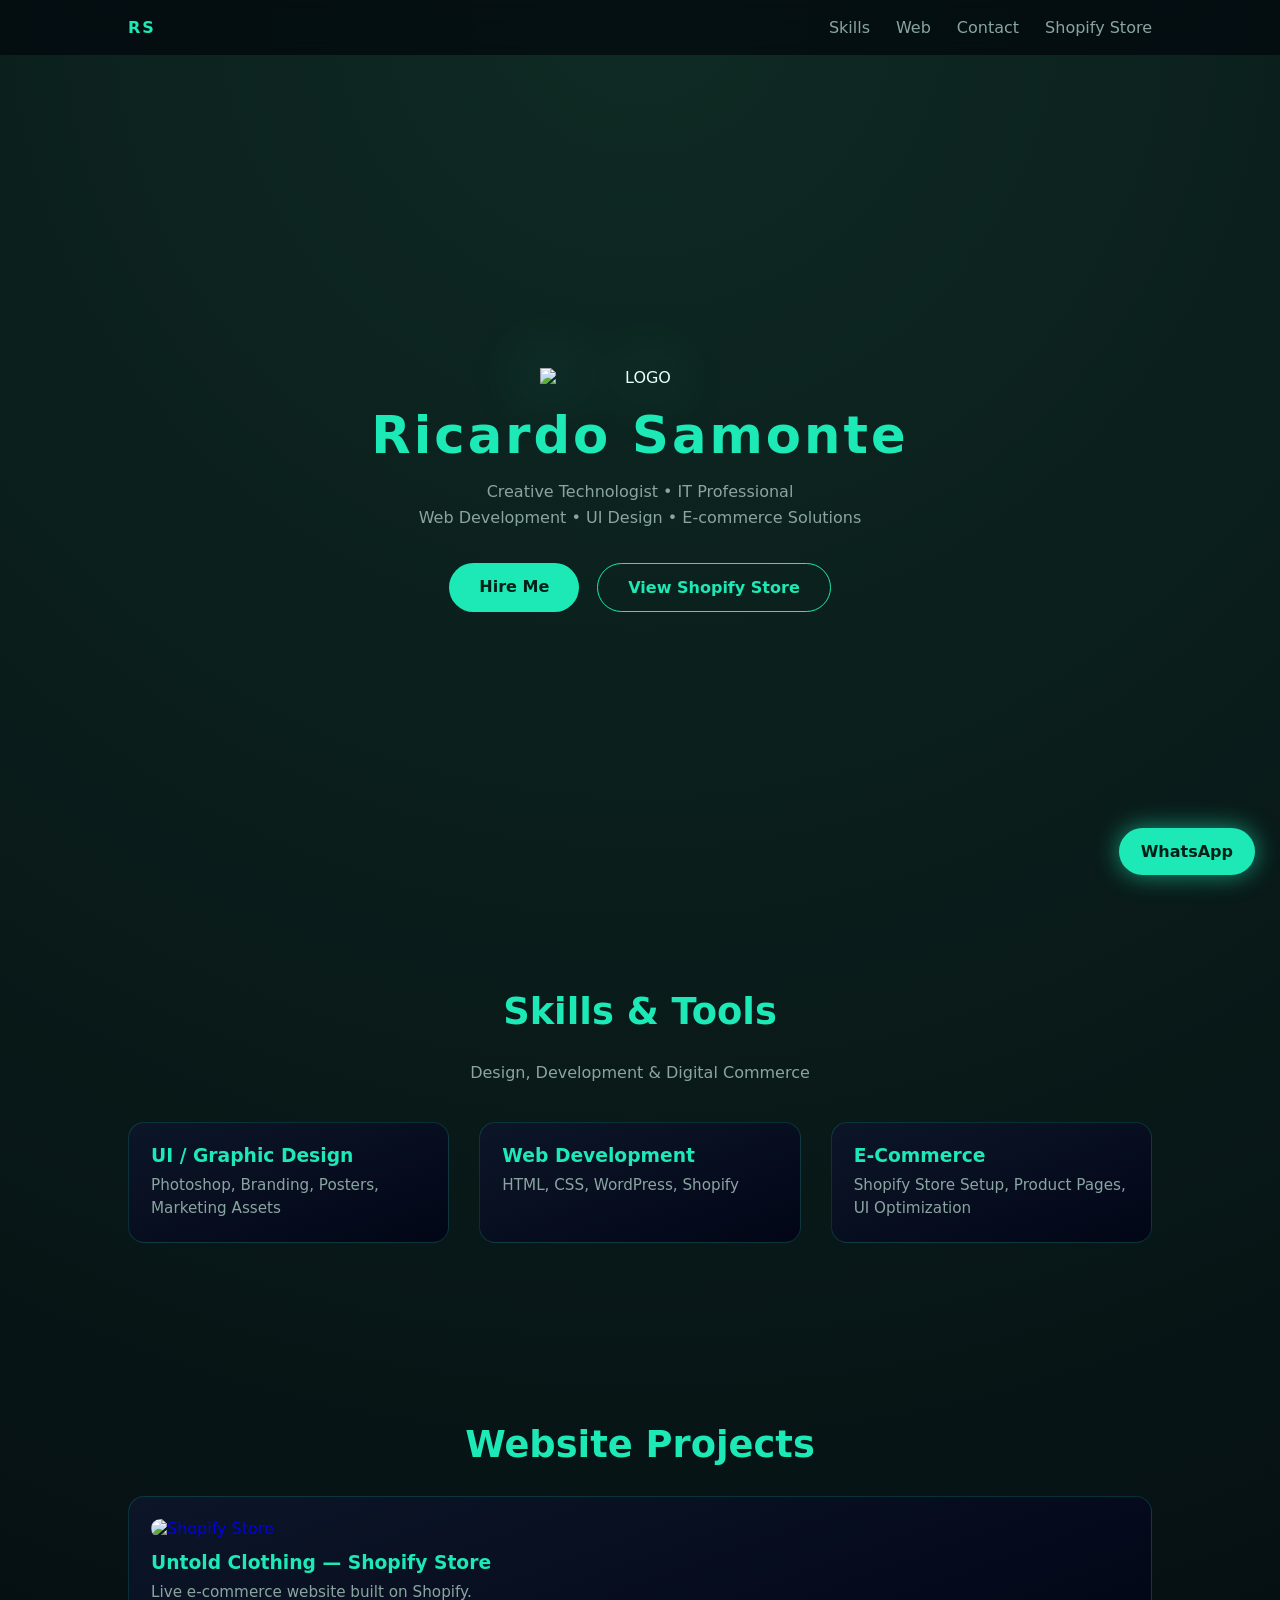
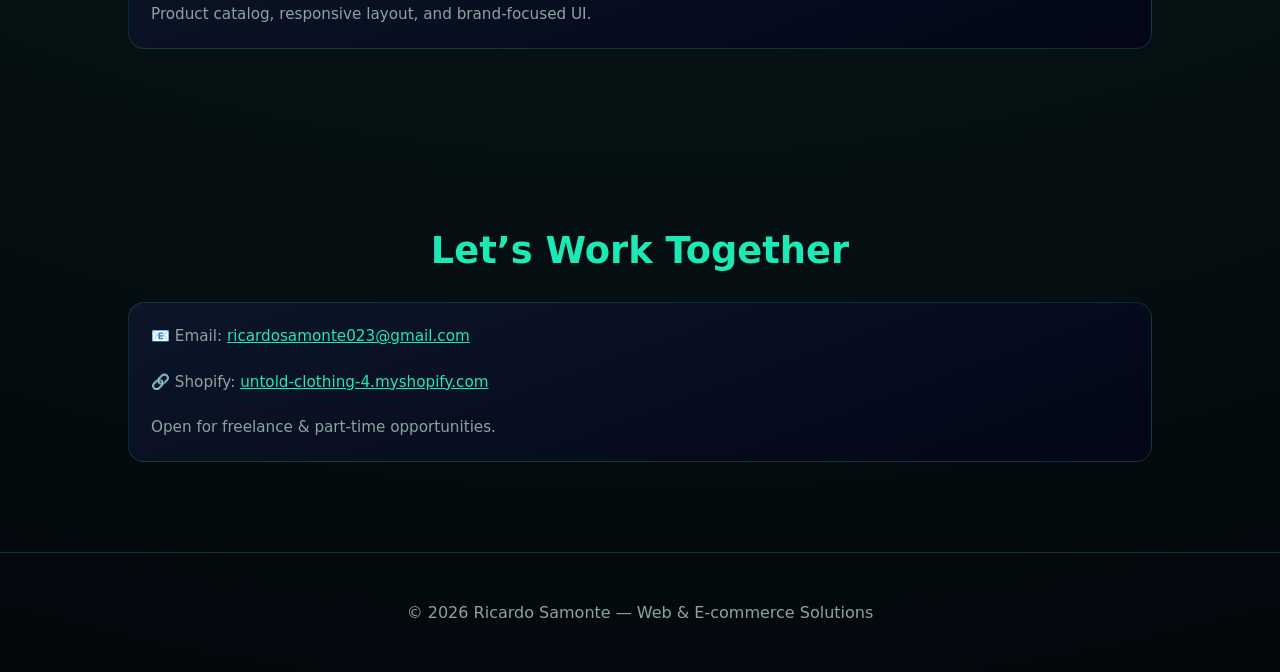
==== index.html @ d1ca1bb1 "Add files via upload" ====
<!DOCTYPE html>
<html lang="en">
<head>
<meta charset="UTF-8">
<meta name="viewport" content="width=device-width, initial-scale=1.0">
<title>Ricardo Samonte | Creative Technologist</title>

<style>
:root{
    --tusca:#1de9b6;
    --dark:#04090f;
    --card:#0b1324;
    --text:#e8fffb;
    --muted:#8aa5a1;
}
*{margin:0;padding:0;box-sizing:border-box;font-family:Segoe UI,system-ui}
html{scroll-behavior:smooth}
body{
    background:radial-gradient(circle at top,#0f2a24,#02070c);
    color:var(--text)
}

/* NAV */
nav{
    position:fixed;
    top:0;
    width:100%;
    padding:18px 10%;
    display:flex;
    justify-content:space-between;
    align-items:center;
    backdrop-filter:blur(14px);
    background:rgba(2,7,12,.7);
    z-index:999;
}
nav .logo{
    color:var(--tusca);
    font-weight:700;
    letter-spacing:2px;
}
nav ul{
    list-style:none;
    display:flex;
    gap:26px;
}
nav a{
    color:var(--muted);
    text-decoration:none;
    font-weight:500;
}
nav a:hover{color:var(--tusca)}

/* HERO */
header{
    min-height:100vh;
    padding:120px 40px 40px;
    display:flex;
    flex-direction:column;
    justify-content:center;
    align-items:center;
    text-align:center;
}
header img{
    width:200px;
    filter:drop-shadow(0 0 30px var(--tusca));
}
header h1{
    color:var(--tusca);
    font-size:3.2rem;
    margin-top:18px;
    letter-spacing:3px;
}
header p{
    color:var(--muted);
    max-width:760px;
    margin-top:14px;
    line-height:1.6;
}
.hero-btns{
    margin-top:32px;
    display:flex;
    gap:18px;
    flex-wrap:wrap;
    justify-content:center;
}
.btn{
    padding:14px 30px;
    border-radius:30px;
    font-weight:600;
    text-decoration:none;
}
.btn.primary{
    background:var(--tusca);
    color:#002018;
}
.btn.outline{
    border:1px solid var(--tusca);
    color:var(--tusca);
}

/* SECTIONS */
section{padding:90px 10%}
h2{
    text-align:center;
    color:var(--tusca);
    font-size:2.3rem;
    margin-bottom:30px;
}
.subtext{
    text-align:center;
    color:var(--muted);
    margin-bottom:40px;
}
.grid{
    display:grid;
    grid-template-columns:repeat(auto-fit,minmax(260px,1fr));
    gap:30px;
}
.card{
    background:linear-gradient(160deg,#0c1628,#020617);
    padding:22px;
    border-radius:16px;
    border:1px solid rgba(29,233,182,.18);
    transition:.4s;
    opacity:0;
    transform:translateY(40px);
}
.card.show{opacity:1;transform:translateY(0)}
.card:hover{
    transform:translateY(-10px);
    box-shadow:0 0 40px rgba(29,233,182,.25);
}
.card img{
    width:100%;
    border-radius:12px;
    margin-bottom:14px;
}
.card h3{color:var(--tusca);margin-bottom:8px}
.card p{color:var(--muted);font-size:.95rem;line-height:1.5}

/* FOOTER */
footer{
    text-align:center;
    padding:50px;
    color:var(--muted);
    border-top:1px solid rgba(29,233,182,.2);
}

/* WHATSAPP FLOAT */
.whatsapp{
    position:fixed;
    right:25px;
    bottom:25px;
    background:var(--tusca);
    color:#002018;
    padding:14px 22px;
    border-radius:50px;
    text-decoration:none;
    font-weight:bold;
    box-shadow:0 0 25px rgba(29,233,182,.6);
}
</style>
</head>

<body>

<!-- NAV -->
<nav>
    <div class="logo">RS</div>
    <ul>
        <li><a href="#skills">Skills</a></li>
        <li><a href="#web">Web</a></li>
        <li><a href="#contact">Contact</a></li>
        <li>
            <a href="https://untold-clothing-4.myshopify.com/" target="_blank">
                Shopify Store
            </a>
        </li>
    </ul>
</nav>

<!-- HERO -->
<header>
    <img src="https://i.ibb.co/KphBnrCT/LOGO.jpg" alt="LOGO">
    <h1>Ricardo Samonte</h1>
    <p>
        Creative Technologist • IT Professional<br>
        Web Development • UI Design • E-commerce Solutions
    </p>

    <div class="hero-btns">
        <a href="#contact" class="btn primary">Hire Me</a>
        <a href="https://untold-clothing-4.myshopify.com/" target="_blank" class="btn outline">
            View Shopify Store
        </a>
    </div>
</header>

<!-- SKILLS -->
<section id="skills">
<h2>Skills & Tools</h2>
<p class="subtext">Design, Development & Digital Commerce</p>

<div class="grid">
    <div class="card">
        <h3>UI / Graphic Design</h3>
        <p>Photoshop, Branding, Posters, Marketing Assets</p>
    </div>
    <div class="card">
        <h3>Web Development</h3>
        <p>HTML, CSS, WordPress, Shopify</p>
    </div>
    <div class="card">
        <h3>E-Commerce</h3>
        <p>Shopify Store Setup, Product Pages, UI Optimization</p>
    </div>
</div>
</section>

<!-- WEB / SHOPIFY -->
<section id="web">
<h2>Website Projects</h2>

<div class="grid">

    <a href="https://untold-clothing-4.myshopify.com/" target="_blank" class="card" style="text-decoration:none">
        <img src="https://i.ibb.co/4wTqSN61/web1.png" alt="Shopify Store">
        <h3>Untold Clothing — Shopify Store</h3>
        <p>
            Live e-commerce website built on Shopify.<br>
            Product catalog, responsive layout, and brand-focused UI.
        </p>
    </a>

</div>
</section>

<!-- CONTACT -->
<section id="contact">
<h2>Let’s Work Together</h2>

<div class="grid">
    <div class="card">
        <p>
            📧 Email:
            <a href="mailto:ricardosamonte023@gmail.com" style="color:var(--tusca)">
                ricardosamonte023@gmail.com
            </a><br><br>

            🔗 Shopify:
            <a href="https://untold-clothing-4.myshopify.com/" target="_blank" style="color:var(--tusca)">
                untold-clothing-4.myshopify.com
            </a><br><br>

            Open for freelance & part-time opportunities.
        </p>
    </div>
</div>
</section>

<footer>
<p>© 2026 Ricardo Samonte — Web & E-commerce Solutions</p>
</footer>

<a class="whatsapp" href="https://wa.me/qr/SIYPJOW2C5TIG1" target="_blank">WhatsApp</a>

<script>
const cards=document.querySelectorAll('.card');
const observer=new IntersectionObserver(e=>{
    e.forEach(i=>{
        if(i.isIntersecting) i.target.classList.add('show');
    });
},{threshold:.2});
cards.forEach(c=>observer.observe(c));
</script>

</body>
</html>
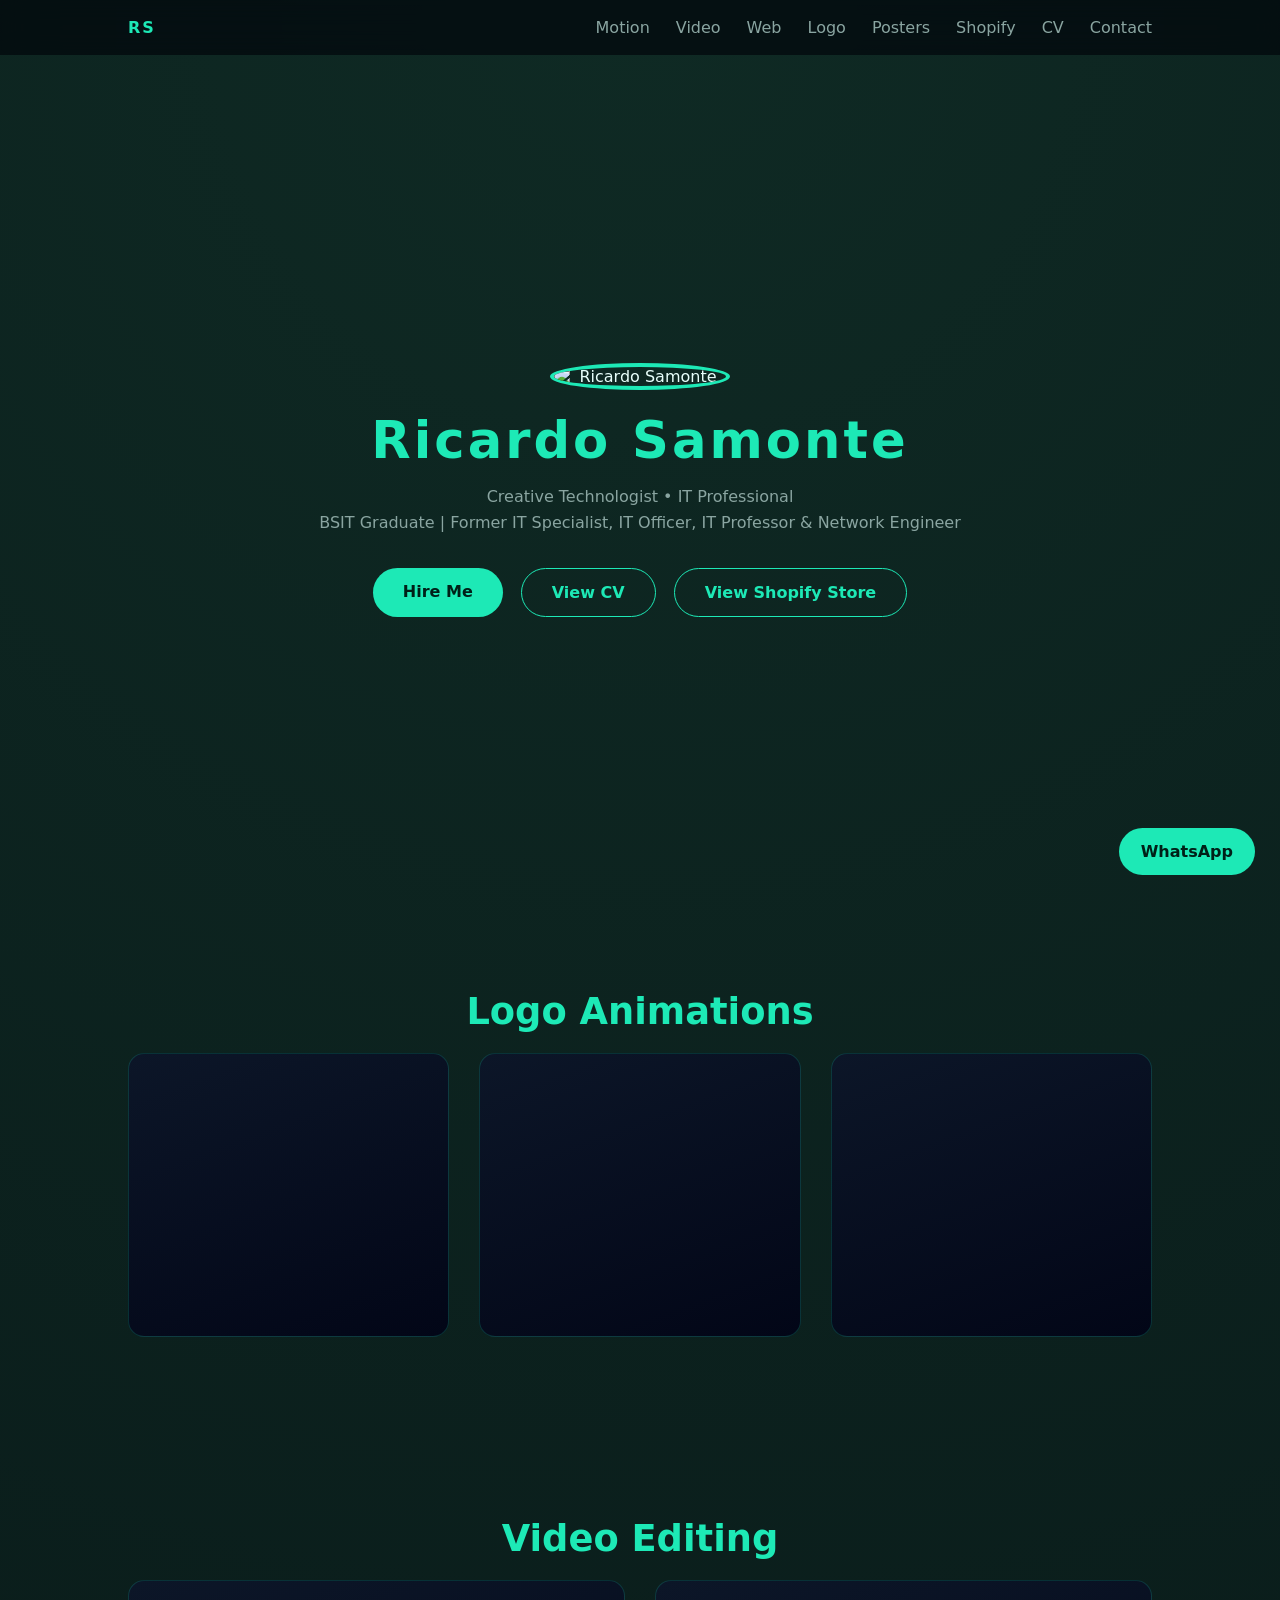
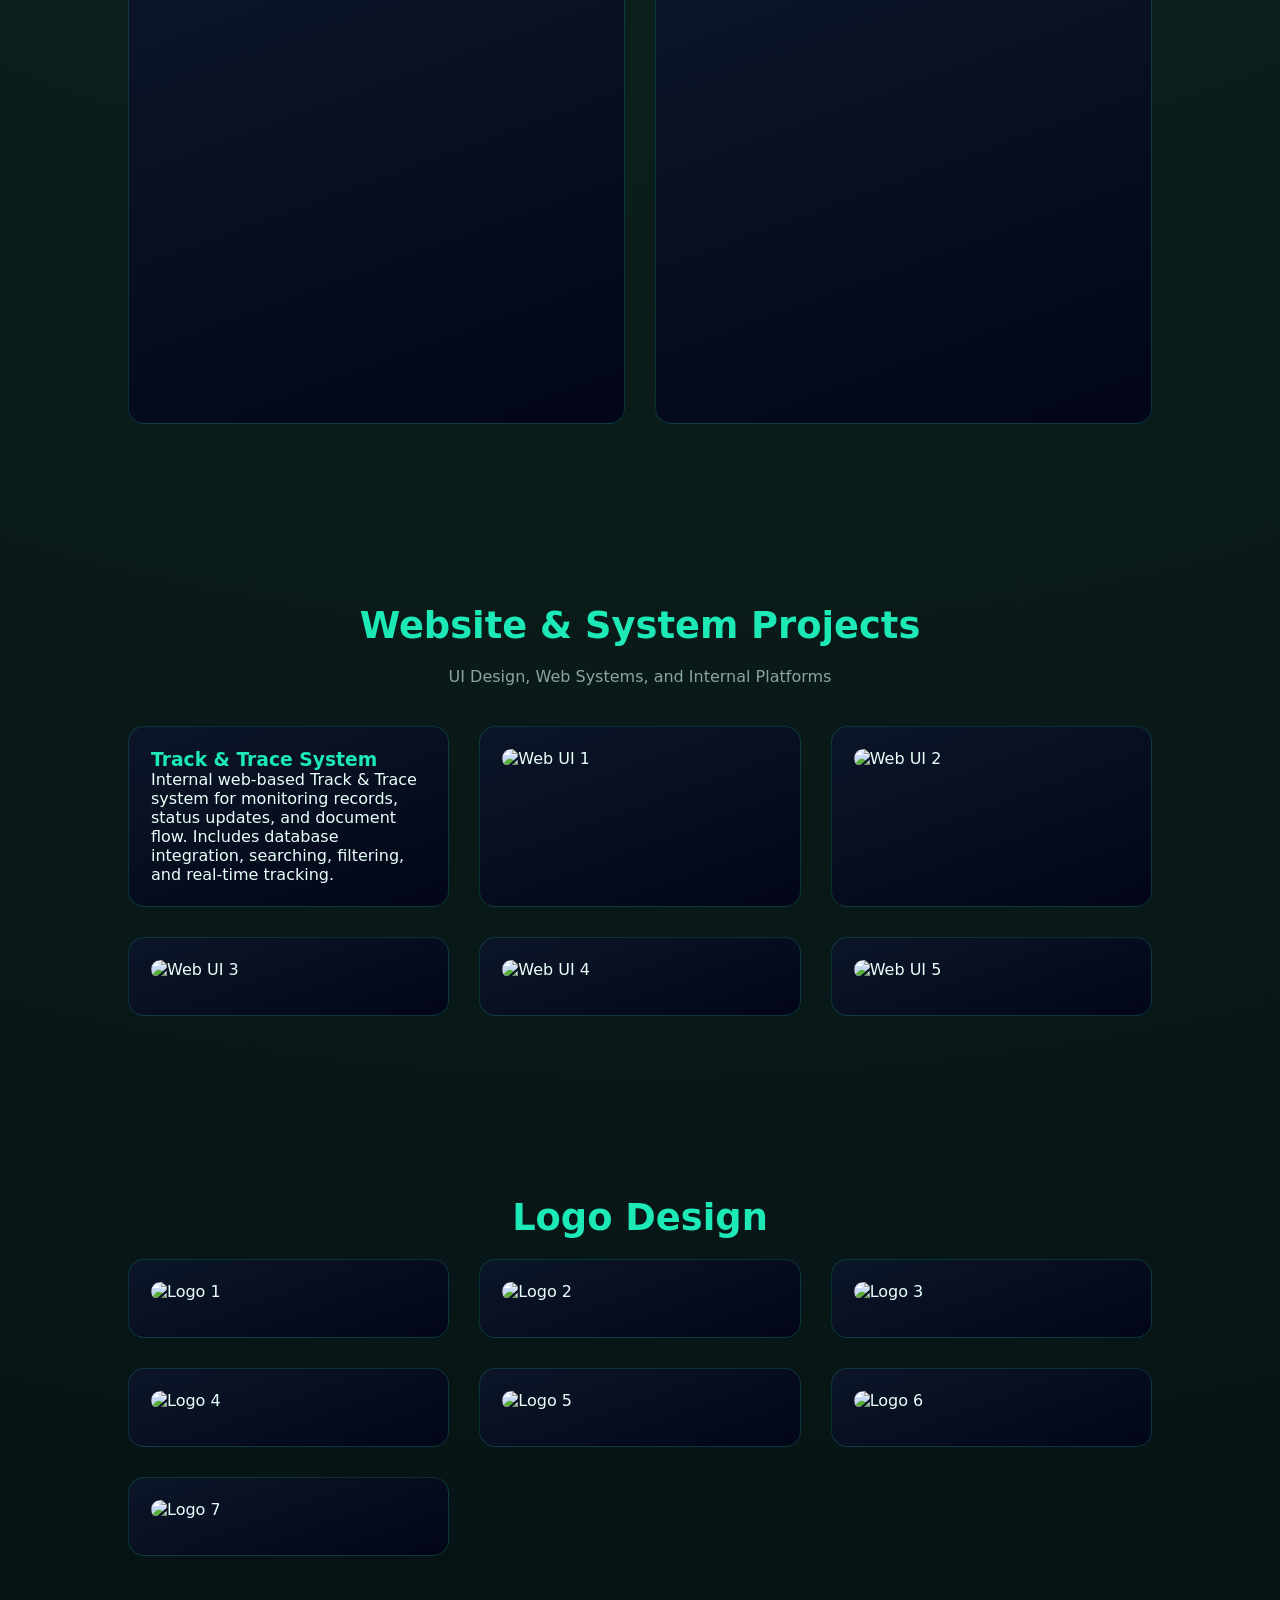
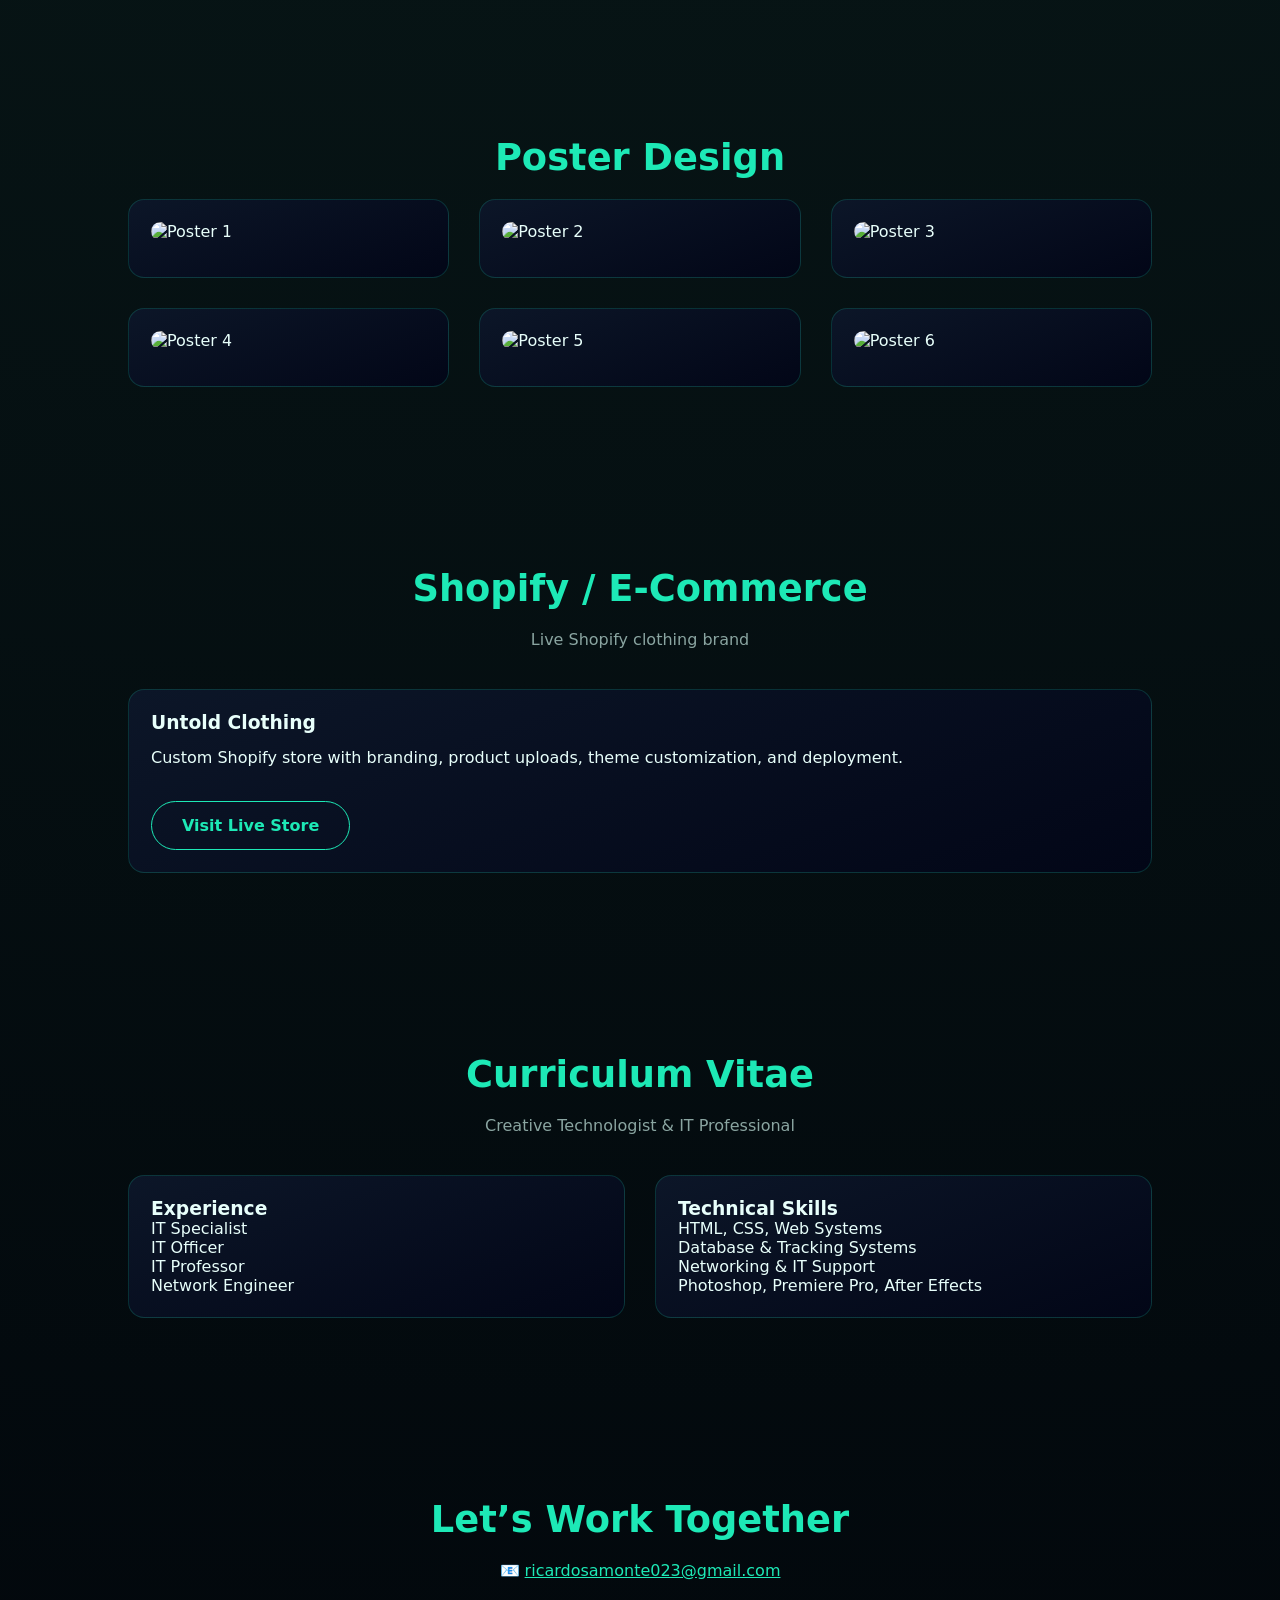
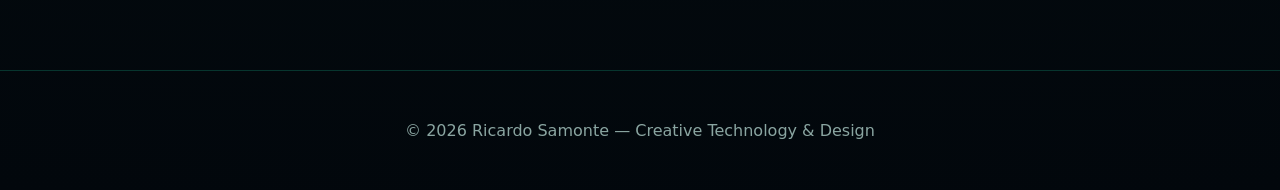
==== commit 0aacb30b: "Add files via upload" ====
--- a/index.html
+++ b/index.html
@@ -19,7 +19,6 @@
     background:radial-gradient(circle at top,#0f2a24,#02070c);
     color:var(--text)
 }
-
 /* NAV */
 nav{
     position:fixed;
@@ -33,23 +32,10 @@
     background:rgba(2,7,12,.7);
     z-index:999;
 }
-nav .logo{
-    color:var(--tusca);
-    font-weight:700;
-    letter-spacing:2px;
-}
-nav ul{
-    list-style:none;
-    display:flex;
-    gap:26px;
-}
-nav a{
-    color:var(--muted);
-    text-decoration:none;
-    font-weight:500;
-}
+nav .logo{color:var(--tusca);font-weight:700;letter-spacing:2px}
+nav ul{list-style:none;display:flex;gap:26px}
+nav a{color:var(--muted);text-decoration:none;font-weight:500}
 nav a:hover{color:var(--tusca)}
-
 /* HERO */
 header{
     min-height:100vh;
@@ -61,13 +47,14 @@
     text-align:center;
 }
 header img{
-    width:200px;
-    filter:drop-shadow(0 0 30px var(--tusca));
+    width:180px;
+    border-radius:50%;
+    border:4px solid var(--tusca);
+    margin-bottom:20px;
 }
 header h1{
     color:var(--tusca);
     font-size:3.2rem;
-    margin-top:18px;
     letter-spacing:3px;
 }
 header p{
@@ -88,29 +75,14 @@
     border-radius:30px;
     font-weight:600;
     text-decoration:none;
-}
-.btn.primary{
-    background:var(--tusca);
-    color:#002018;
-}
-.btn.outline{
-    border:1px solid var(--tusca);
-    color:var(--tusca);
-}
-
+    display:inline-block;
+}
+.btn.primary{background:var(--tusca);color:#002018}
+.btn.outline{border:1px solid var(--tusca);color:var(--tusca)}
 /* SECTIONS */
 section{padding:90px 10%}
-h2{
-    text-align:center;
-    color:var(--tusca);
-    font-size:2.3rem;
-    margin-bottom:30px;
-}
-.subtext{
-    text-align:center;
-    color:var(--muted);
-    margin-bottom:40px;
-}
+h2{text-align:center;color:var(--tusca);font-size:2.3rem;margin-bottom:20px}
+.subtext{text-align:center;color:var(--muted);margin-bottom:40px}
 .grid{
     display:grid;
     grid-template-columns:repeat(auto-fit,minmax(260px,1fr));
@@ -130,14 +102,15 @@
     transform:translateY(-10px);
     box-shadow:0 0 40px rgba(29,233,182,.25);
 }
-.card img{
+.card img,.card iframe{
     width:100%;
     border-radius:12px;
     margin-bottom:14px;
 }
-.card h3{color:var(--tusca);margin-bottom:8px}
-.card p{color:var(--muted);font-size:.95rem;line-height:1.5}
-
+/* SHOPIFY FIX */
+.shopify-card h3{margin-bottom:12px}
+.shopify-card p{margin-bottom:20px;line-height:1.6}
+.shopify-card .btn{margin-top:10px}
 /* FOOTER */
 footer{
     text-align:center;
@@ -145,8 +118,7 @@
     color:var(--muted);
     border-top:1px solid rgba(29,233,182,.2);
 }
-
-/* WHATSAPP FLOAT */
+/* WHATSAPP */
 .whatsapp{
     position:fixed;
     right:25px;
@@ -157,109 +129,158 @@
     border-radius:50px;
     text-decoration:none;
     font-weight:bold;
-    box-shadow:0 0 25px rgba(29,233,182,.6);
 }
 </style>
 </head>
 
 <body>
 
-<!-- NAV -->
 <nav>
-    <div class="logo">RS</div>
-    <ul>
-        <li><a href="#skills">Skills</a></li>
-        <li><a href="#web">Web</a></li>
-        <li><a href="#contact">Contact</a></li>
-        <li>
-            <a href="https://untold-clothing-4.myshopify.com/" target="_blank">
-                Shopify Store
-            </a>
-        </li>
-    </ul>
+<div class="logo">RS</div>
+<ul>
+<li><a href="#motion">Motion</a></li>
+<li><a href="#video">Video</a></li>
+<li><a href="#web">Web</a></li>
+<li><a href="#branding">Logo</a></li>
+<li><a href="#poster">Posters</a></li>
+<li><a href="#shopify">Shopify</a></li>
+<li><a href="#cv">CV</a></li>
+<li><a href="#contact">Contact</a></li>
+</ul>
 </nav>
 
-<!-- HERO -->
 <header>
-    <img src="https://i.ibb.co/KphBnrCT/LOGO.jpg" alt="LOGO">
-    <h1>Ricardo Samonte</h1>
-    <p>
-        Creative Technologist • IT Professional<br>
-        Web Development • UI Design • E-commerce Solutions
-    </p>
-
-    <div class="hero-btns">
-        <a href="#contact" class="btn primary">Hire Me</a>
-        <a href="https://untold-clothing-4.myshopify.com/" target="_blank" class="btn outline">
-            View Shopify Store
-        </a>
-    </div>
+<img src="https://i.ibb.co/PzFM4YQD/MYPIC.jpg" alt="Ricardo Samonte">
+<h1>Ricardo Samonte</h1>
+<p>
+Creative Technologist • IT Professional<br>
+BSIT Graduate | Former IT Specialist, IT Officer, IT Professor & Network Engineer
+</p>
+
+<div class="hero-btns">
+<a href="#contact" class="btn primary">Hire Me</a>
+<a href="#cv" class="btn outline">View CV</a>
+<a href="#shopify" class="btn outline">View Shopify Store</a>
+</div>
 </header>
 
-<!-- SKILLS -->
-<section id="skills">
-<h2>Skills & Tools</h2>
-<p class="subtext">Design, Development & Digital Commerce</p>
-
-<div class="grid">
-    <div class="card">
-        <h3>UI / Graphic Design</h3>
-        <p>Photoshop, Branding, Posters, Marketing Assets</p>
-    </div>
-    <div class="card">
-        <h3>Web Development</h3>
-        <p>HTML, CSS, WordPress, Shopify</p>
-    </div>
-    <div class="card">
-        <h3>E-Commerce</h3>
-        <p>Shopify Store Setup, Product Pages, UI Optimization</p>
-    </div>
-</div>
-</section>
-
-<!-- WEB / SHOPIFY -->
+<!-- MOTION -->
+<section id="motion">
+<h2>Logo Animations</h2>
+<div class="grid">
+<div class="card"><iframe src="https://streamable.com/e/clm0y2" allowfullscreen style="width:100%;height:220px;border:none"></iframe></div>
+<div class="card"><iframe src="https://streamable.com/e/c0k8r6" allowfullscreen style="width:100%;height:220px;border:none"></iframe></div>
+<div class="card"><iframe src="https://streamable.com/e/che3o7" allowfullscreen style="width:100%;height:220px;border:none"></iframe></div>
+</div>
+</section>
+
+<!-- VIDEO -->
+<section id="video">
+<h2>Video Editing</h2>
+<div class="grid">
+<div class="card"><iframe src="https://streamable.com/e/bcje5v" allowfullscreen style="width:100%;height:380px;border:none"></iframe></div>
+<div class="card"><iframe src="https://streamable.com/e/nc8zwt" allowfullscreen style="width:100%;height:220px;border:none"></iframe></div>
+</div>
+</section>
+
+<!-- WEB -->
 <section id="web">
-<h2>Website Projects</h2>
-
-<div class="grid">
-
-    <a href="https://untold-clothing-4.myshopify.com/" target="_blank" class="card" style="text-decoration:none">
-        <img src="https://i.ibb.co/4wTqSN61/web1.png" alt="Shopify Store">
-        <h3>Untold Clothing — Shopify Store</h3>
-        <p>
-            Live e-commerce website built on Shopify.<br>
-            Product catalog, responsive layout, and brand-focused UI.
-        </p>
-    </a>
-
-</div>
-</section>
-
-<!-- CONTACT -->
+<h2>Website & System Projects</h2>
+<p class="subtext">UI Design, Web Systems, and Internal Platforms</p>
+<div class="grid">
+
+<div class="card">
+<h3 style="color:var(--tusca)">Track & Trace System</h3>
+<p>
+Internal web-based Track & Trace system for monitoring records, status updates, and document flow. Includes database integration, searching, filtering, and real-time tracking.
+</p>
+</div>
+
+<div class="card"><img src="https://i.ibb.co/4wTqSN61/web1.png" alt="Web UI 1"></div>
+<div class="card"><img src="https://i.ibb.co/5xtTb4Qg/web2.png" alt="Web UI 2"></div>
+<div class="card"><img src="https://i.ibb.co/Y4r3vt7f/web3.png" alt="Web UI 3"></div>
+<div class="card"><img src="https://i.ibb.co/nZZZLjt/web4.png" alt="Web UI 4"></div>
+<div class="card"><img src="https://i.ibb.co/G3f7HKkV/web5.png" alt="Web UI 5"></div>
+
+</div>
+</section>
+
+<!-- LOGO DESIGN -->
+<section id="branding">
+<h2>Logo Design</h2>
+<div class="grid">
+<div class="card"><img src="https://i.ibb.co/RGwwbpLF/PASIKLABAN-2026.jpg" alt="Logo 1"></div>
+<div class="card"><img src="https://i.ibb.co/KphBnrCT/LOGO.jpg" alt="Logo 2"></div>
+<div class="card"><img src="https://i.ibb.co/Gf6gk6DZ/LOGO-DESIGN-5.jpg" alt="Logo 3"></div>
+<div class="card"><img src="https://i.ibb.co/hRPDYXVH/LOGO-DESIGN-4.jpg" alt="Logo 4"></div>
+<div class="card"><img src="https://i.ibb.co/qYR1cbC3/LOGO-DESIGN-1.png" alt="Logo 5"></div>
+<div class="card"><img src="https://i.ibb.co/ynpGjvXW/LOGO-DESIGN-3.jpg" alt="Logo 6"></div>
+<div class="card"><img src="https://i.ibb.co/8LNrxc29/LOGO-DESIGN-2.jpg" alt="Logo 7"></div>
+</div>
+</section>
+
+<!-- POSTERS -->
+<section id="poster">
+<h2>Poster Design</h2>
+<div class="grid">
+<div class="card"><img src="https://i.ibb.co/KjsQRRPg/poster-design.jpg" alt="Poster 1"></div>
+<div class="card"><img src="https://i.ibb.co/ZRhLw8n5/poster-design-4.png" alt="Poster 2"></div>
+<div class="card"><img src="https://i.ibb.co/mVmHfHMC/poster-design-5.jpg" alt="Poster 3"></div>
+<div class="card"><img src="https://i.ibb.co/mCDDH3X2/poster-design-3.jpg" alt="Poster 4"></div>
+<div class="card"><img src="https://i.ibb.co/WWfZmZMK/poster-design-2.jpg" alt="Poster 5"></div>
+<div class="card"><img src="https://i.ibb.co/Df8ZRcn5/poster-design-1.jpg" alt="Poster 6"></div>
+</div>
+</section>
+
+<!-- SHOPIFY -->
+<section id="shopify">
+<h2>Shopify / E-Commerce</h2>
+<p class="subtext">Live Shopify clothing brand</p>
+<div class="grid">
+<div class="card shopify-card">
+<h3>Untold Clothing</h3>
+<p>Custom Shopify store with branding, product uploads, theme customization, and deployment.</p>
+<a href="https://untold-clothing-4.myshopify.com/" target="_blank" class="btn outline">Visit Live Store</a>
+</div>
+</div>
+</section>
+
+<!-- CV -->
+<section id="cv">
+<h2>Curriculum Vitae</h2>
+<p class="subtext">Creative Technologist & IT Professional</p>
+<div class="grid">
+<div class="card">
+<h3>Experience</h3>
+<p>
+IT Specialist<br>
+IT Officer<br>
+IT Professor<br>
+Network Engineer
+</p>
+</div>
+
+<div class="card">
+<h3>Technical Skills</h3>
+<p>
+HTML, CSS, Web Systems<br>
+Database & Tracking Systems<br>
+Networking & IT Support<br>
+Photoshop, Premiere Pro, After Effects
+</p>
+</div>
+</div>
+</section>
+
 <section id="contact">
 <h2>Let’s Work Together</h2>
-
-<div class="grid">
-    <div class="card">
-        <p>
-            📧 Email:
-            <a href="mailto:ricardosamonte023@gmail.com" style="color:var(--tusca)">
-                ricardosamonte023@gmail.com
-            </a><br><br>
-
-            🔗 Shopify:
-            <a href="https://untold-clothing-4.myshopify.com/" target="_blank" style="color:var(--tusca)">
-                untold-clothing-4.myshopify.com
-            </a><br><br>
-
-            Open for freelance & part-time opportunities.
-        </p>
-    </div>
-</div>
+<p style="text-align:center">
+📧 <a href="mailto:ricardosamonte023@gmail.com" style="color:var(--tusca)">ricardosamonte023@gmail.com</a>
+</p>
 </section>
 
 <footer>
-<p>© 2026 Ricardo Samonte — Web & E-commerce Solutions</p>
+© 2026 Ricardo Samonte — Creative Technology & Design
 </footer>
 
 <a class="whatsapp" href="https://wa.me/qr/SIYPJOW2C5TIG1" target="_blank">WhatsApp</a>
@@ -267,9 +288,7 @@
 <script>
 const cards=document.querySelectorAll('.card');
 const observer=new IntersectionObserver(e=>{
-    e.forEach(i=>{
-        if(i.isIntersecting) i.target.classList.add('show');
-    });
+e.forEach(i=>{if(i.isIntersecting)i.target.classList.add('show')});
 },{threshold:.2});
 cards.forEach(c=>observer.observe(c));
 </script>
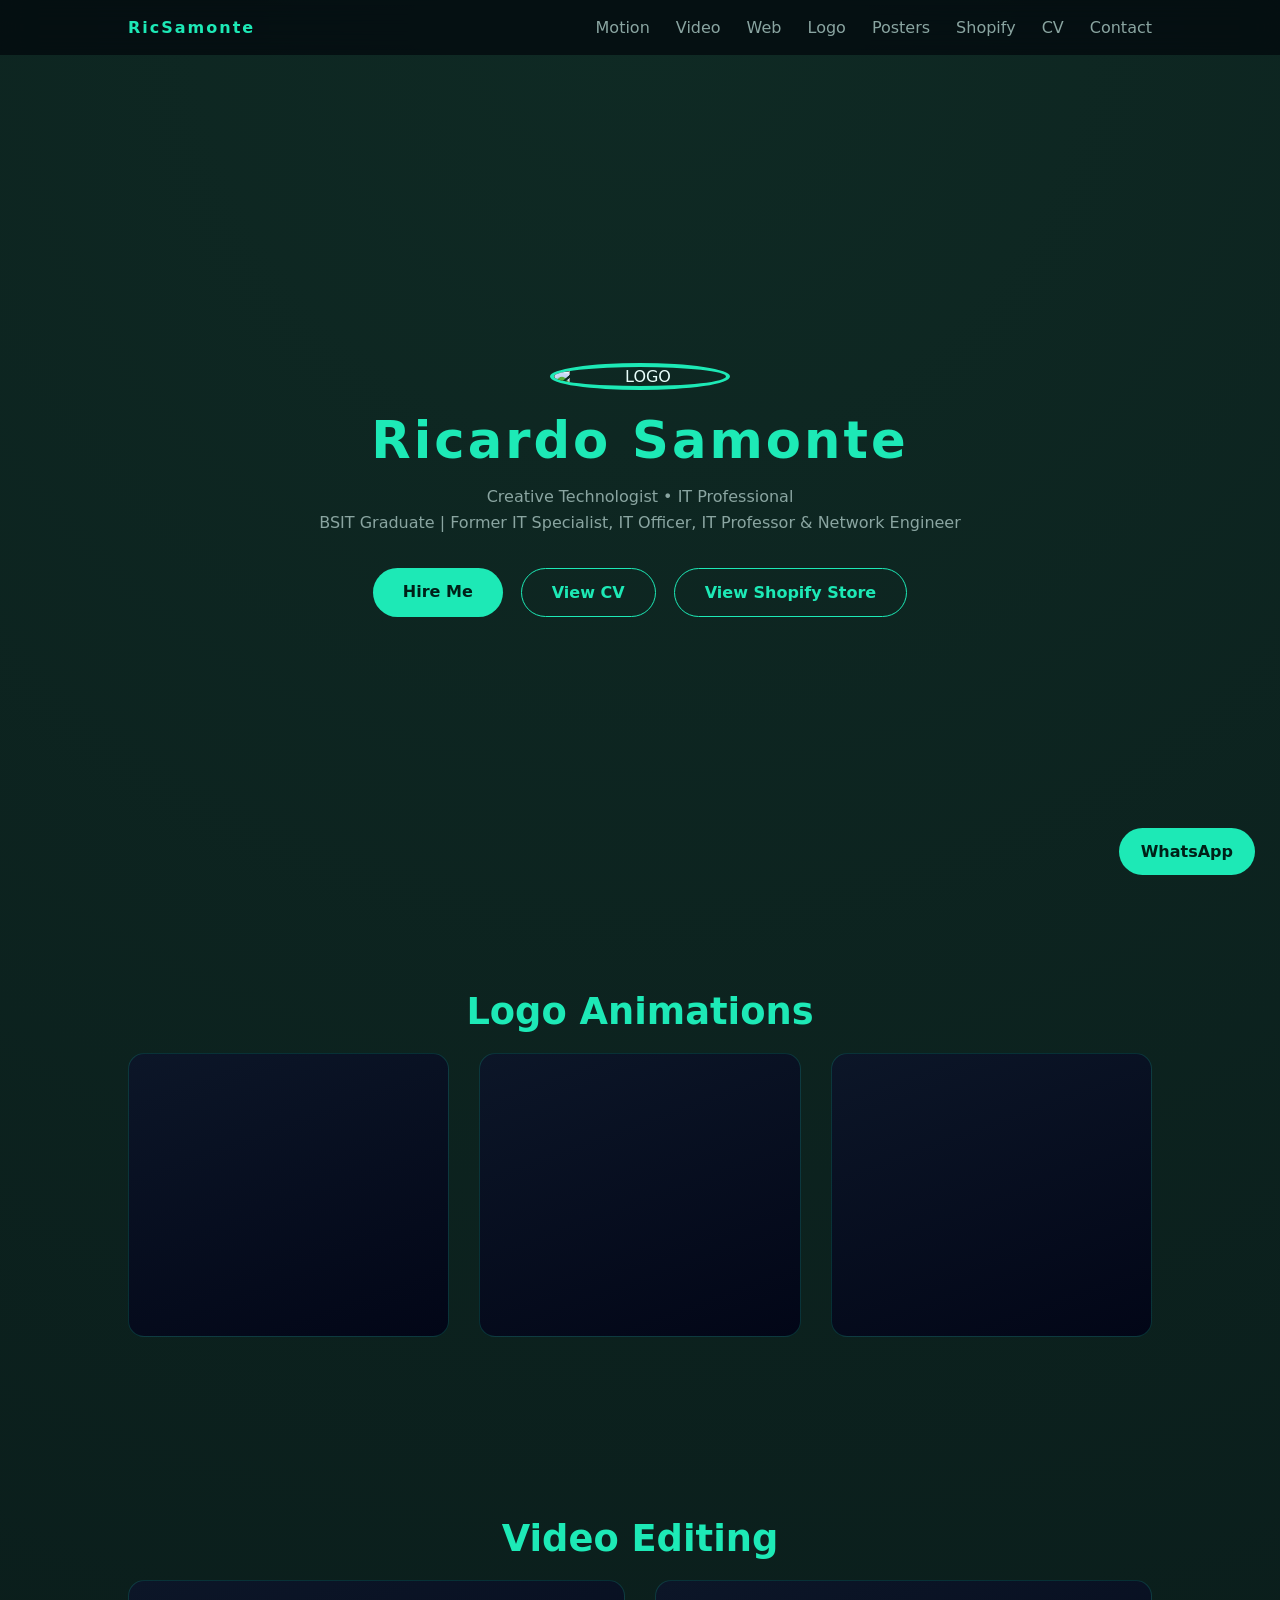
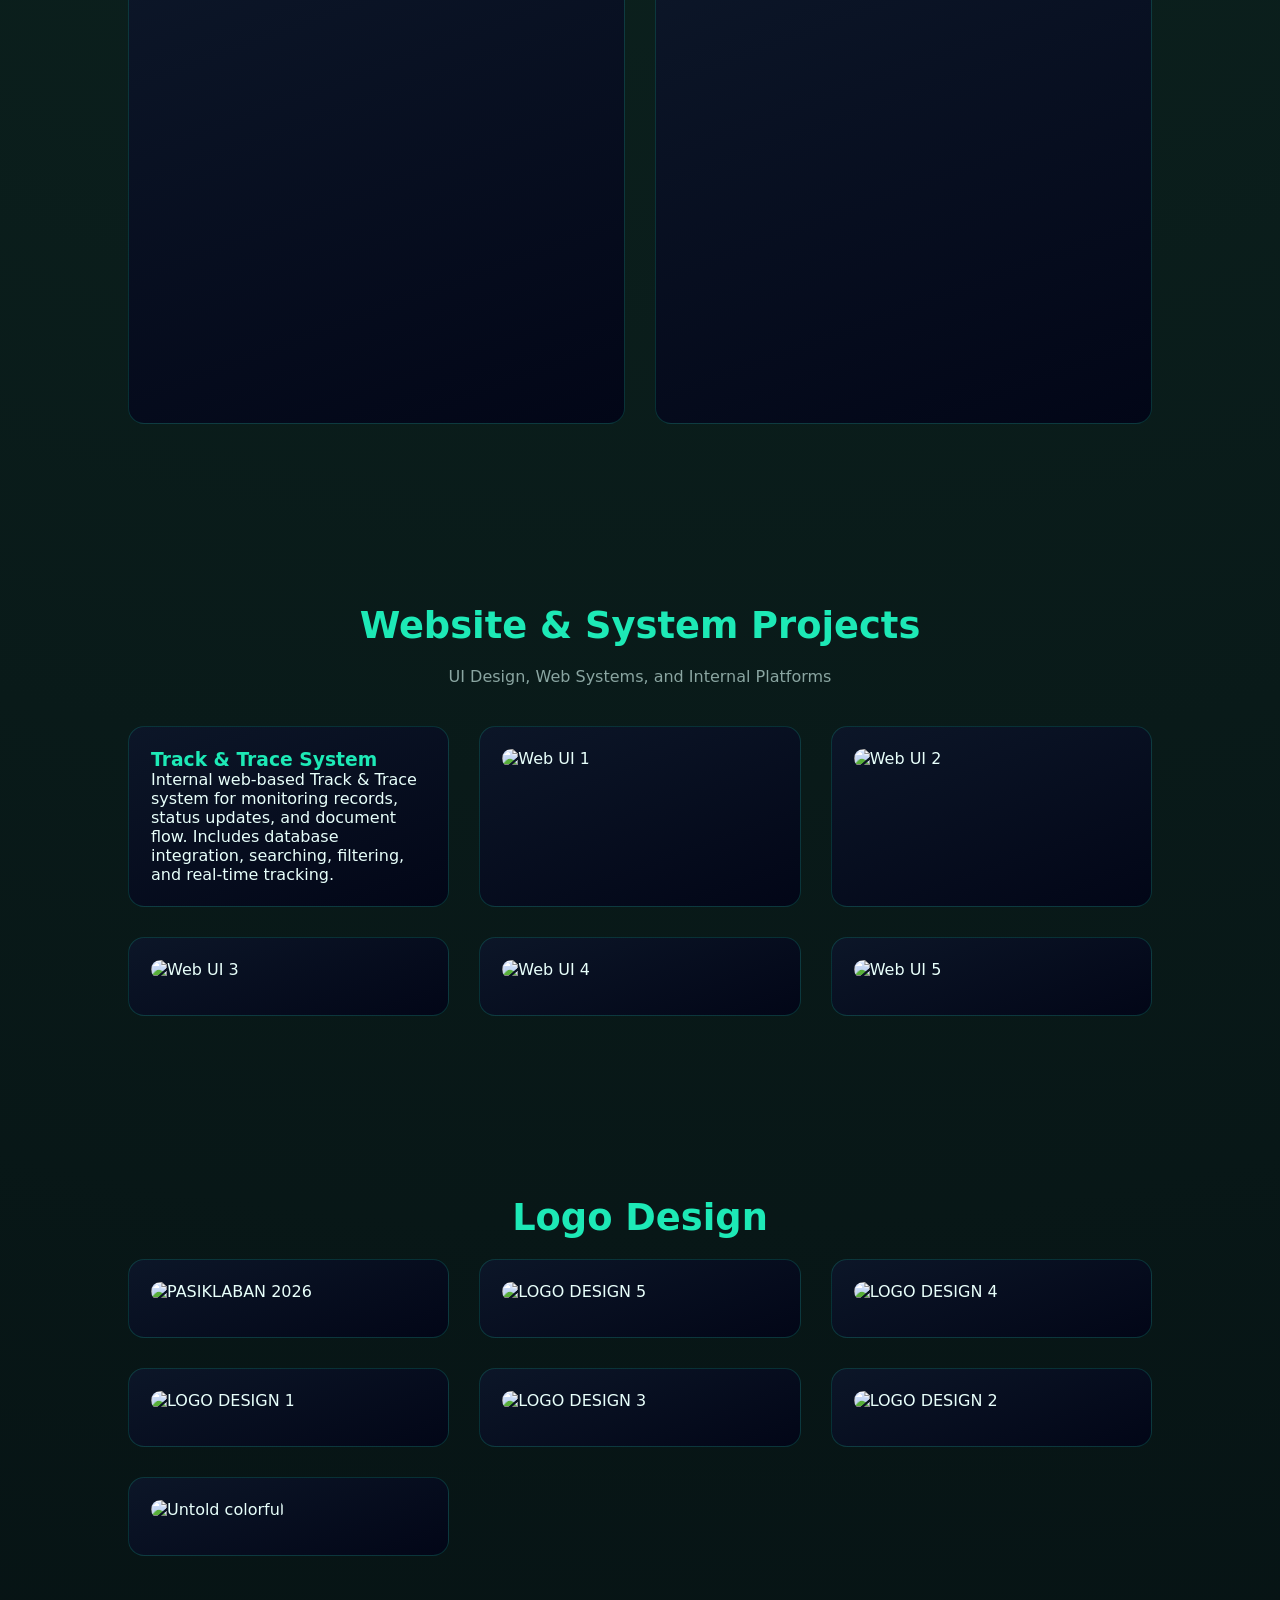
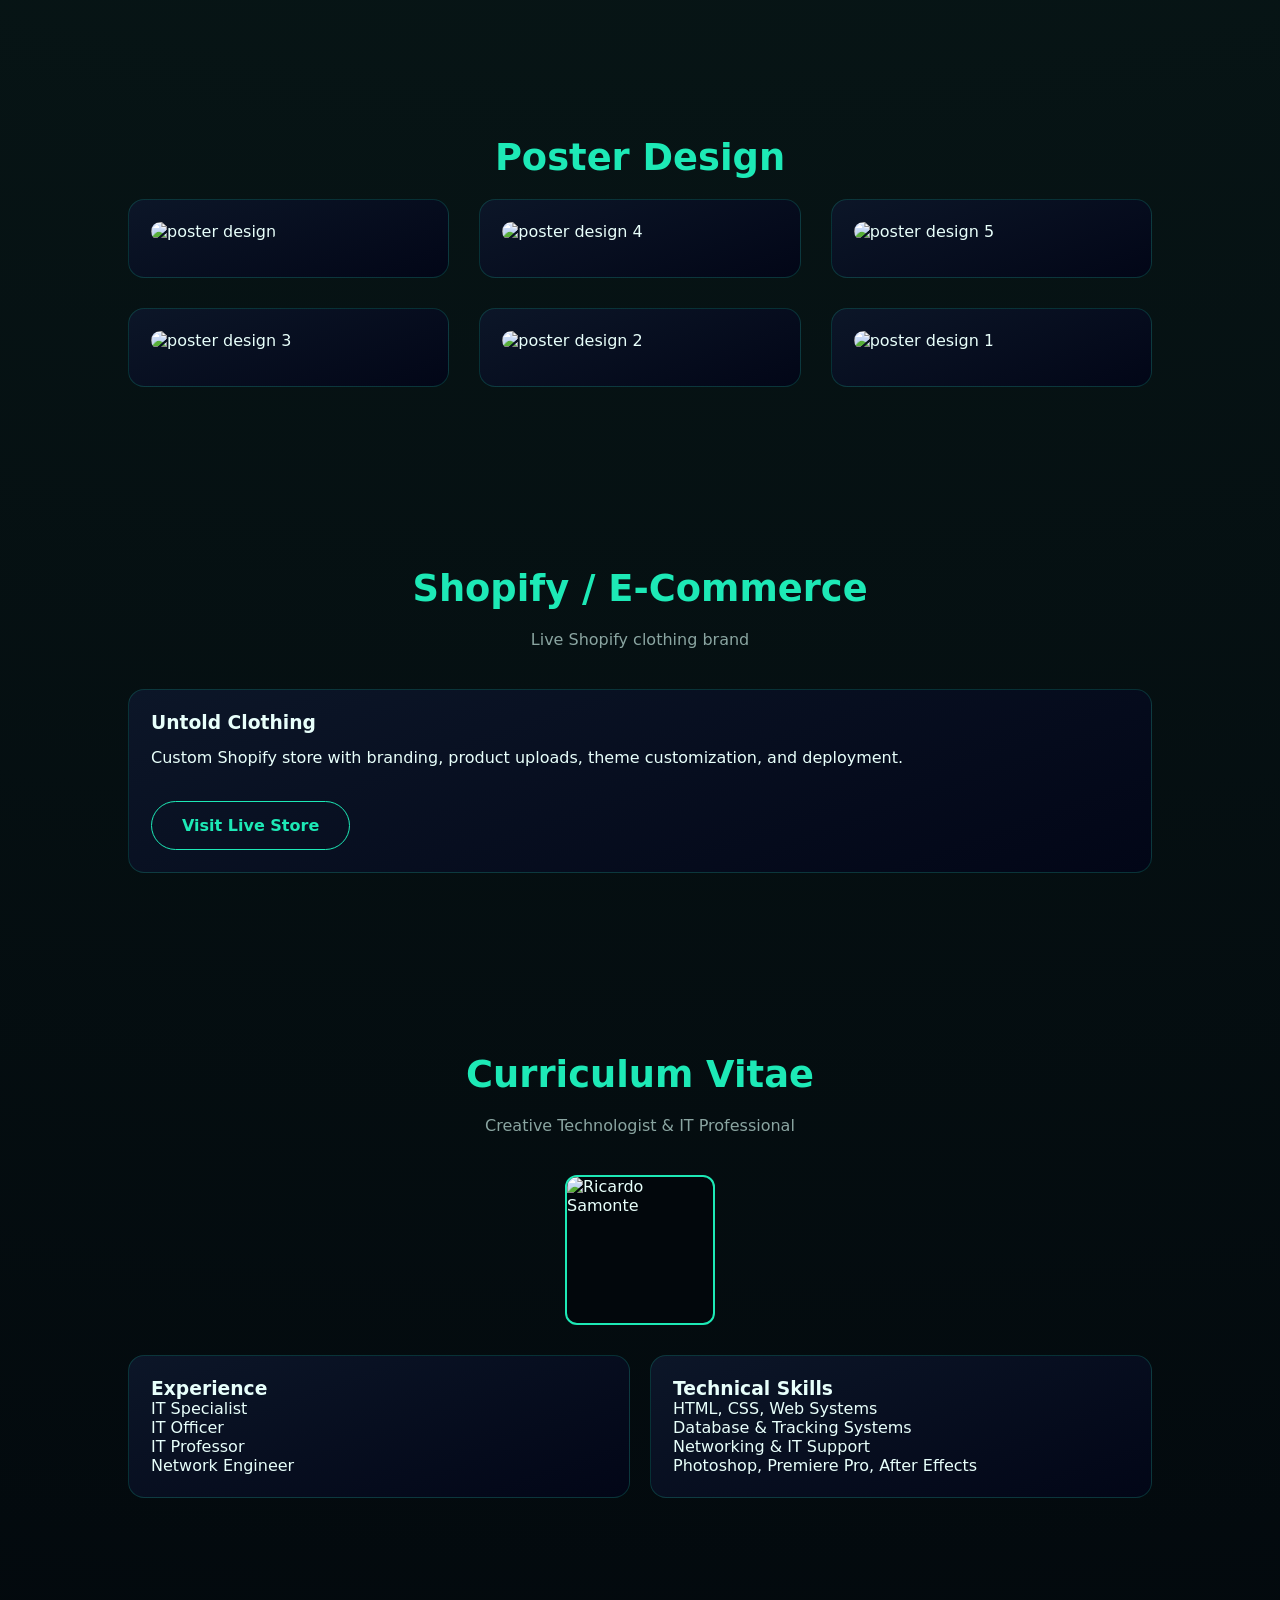
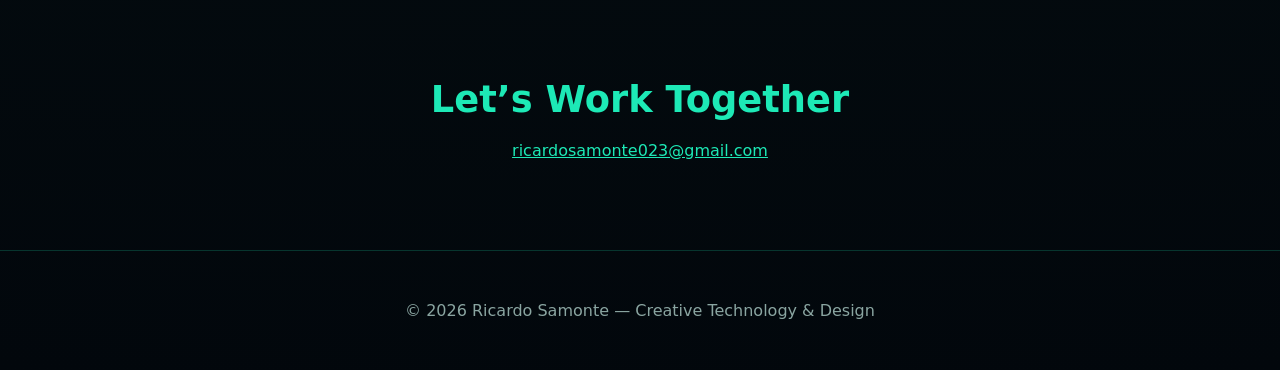
==== commit 87ddc1cf: "Add files via upload" ====
--- a/index.html
+++ b/index.html
@@ -32,6 +32,32 @@
     background:rgba(2,7,12,.7);
     z-index:999;
 }
+.cv-img-wrapper {
+    width: 150px;               /* small square width */
+    height: 150px;              /* small square height */
+    margin: 0 auto 30px auto;   /* center horizontally + spacing below */
+    overflow: hidden;           /* crop anything outside the square */
+    border-radius: 12px;        /* rounded corners */
+    border: 2px solid var(--tusca); /* optional border to highlight */
+    display: flex;
+    justify-content: center;    /* center image horizontally */
+    align-items: center;        /* center image vertically */
+    background: #02070c;        /* optional background */
+}
+/* Smaller grid for CV section */
+.cv-grid {
+  display: grid;
+  grid-template-columns: repeat(auto-fit, minmax(300px, 1fr));
+  gap: 20px; /* reduce spacing between cards */
+}
+
+
+.cv-img-wrapper img {
+    width: 100%;
+    height: 100%;
+    object-fit: cover;          /* fill square without stretching */
+}
+
 nav .logo{color:var(--tusca);font-weight:700;letter-spacing:2px}
 nav ul{list-style:none;display:flex;gap:26px}
 nav a{color:var(--muted);text-decoration:none;font-weight:500}
@@ -136,7 +162,7 @@
 <body>
 
 <nav>
-<div class="logo">RS</div>
+<div class="logo">RicSamonte</div>
 <ul>
 <li><a href="#motion">Motion</a></li>
 <li><a href="#video">Video</a></li>
@@ -150,7 +176,7 @@
 </nav>
 
 <header>
-<img src="https://i.ibb.co/PzFM4YQD/MYPIC.jpg" alt="Ricardo Samonte">
+<img src="https://i.ibb.co/KphBnrCT/LOGO.jpg" alt="LOGO" border="0">
 <h1>Ricardo Samonte</h1>
 <p>
 Creative Technologist • IT Professional<br>
@@ -209,13 +235,13 @@
 <section id="branding">
 <h2>Logo Design</h2>
 <div class="grid">
-<div class="card"><img src="https://i.ibb.co/RGwwbpLF/PASIKLABAN-2026.jpg" alt="Logo 1"></div>
-<div class="card"><img src="https://i.ibb.co/KphBnrCT/LOGO.jpg" alt="Logo 2"></div>
-<div class="card"><img src="https://i.ibb.co/Gf6gk6DZ/LOGO-DESIGN-5.jpg" alt="Logo 3"></div>
-<div class="card"><img src="https://i.ibb.co/hRPDYXVH/LOGO-DESIGN-4.jpg" alt="Logo 4"></div>
-<div class="card"><img src="https://i.ibb.co/qYR1cbC3/LOGO-DESIGN-1.png" alt="Logo 5"></div>
-<div class="card"><img src="https://i.ibb.co/ynpGjvXW/LOGO-DESIGN-3.jpg" alt="Logo 6"></div>
-<div class="card"><img src="https://i.ibb.co/8LNrxc29/LOGO-DESIGN-2.jpg" alt="Logo 7"></div>
+<div class="card"><img src="https://i.ibb.co/RGwwbpLF/PASIKLABAN-2026.jpg" alt="PASIKLABAN 2026" border="0"></div>
+<div class="card"><img src="https://i.ibb.co/Gf6gk6DZ/LOGO-DESIGN-5.jpg" alt="LOGO DESIGN 5" border="0"></div>
+<div class="card"><img src="https://i.ibb.co/hRPDYXVH/LOGO-DESIGN-4.jpg" alt="LOGO DESIGN 4" border="0"></div>
+<div class="card"><img src="https://i.ibb.co/qYR1cbC3/LOGO-DESIGN-1.png" alt="LOGO DESIGN 1" border="0"></div>
+<div class="card"><img src="https://i.ibb.co/ynpGjvXW/LOGO-DESIGN-3.jpg" alt="LOGO DESIGN 3" border="0"></div>
+<div class="card"><img src="https://i.ibb.co/8LNrxc29/LOGO-DESIGN-2.jpg" alt="LOGO DESIGN 2" border="0"></div>
+<div class="card"><img src="https://i.ibb.co/B5jqKPPY/Untold-colorful.png" alt="Untold colorful" border="0"></div>
 </div>
 </section>
 
@@ -223,12 +249,12 @@
 <section id="poster">
 <h2>Poster Design</h2>
 <div class="grid">
-<div class="card"><img src="https://i.ibb.co/KjsQRRPg/poster-design.jpg" alt="Poster 1"></div>
-<div class="card"><img src="https://i.ibb.co/ZRhLw8n5/poster-design-4.png" alt="Poster 2"></div>
-<div class="card"><img src="https://i.ibb.co/mVmHfHMC/poster-design-5.jpg" alt="Poster 3"></div>
-<div class="card"><img src="https://i.ibb.co/mCDDH3X2/poster-design-3.jpg" alt="Poster 4"></div>
-<div class="card"><img src="https://i.ibb.co/WWfZmZMK/poster-design-2.jpg" alt="Poster 5"></div>
-<div class="card"><img src="https://i.ibb.co/Df8ZRcn5/poster-design-1.jpg" alt="Poster 6"></div>
+<div class="card"><img src="https://i.ibb.co/KjsQRRPg/poster-design.jpg" alt="poster design" border="0"></div>
+<div class="card"><img src="https://i.ibb.co/ZRhLw8n5/poster-design-4.png" alt="poster design 4" border="0"></div>
+<div class="card"><img src="https://i.ibb.co/mVmHfHMC/poster-design-5.jpg" alt="poster design 5" border="0"></div>
+<div class="card"><img src="https://i.ibb.co/mCDDH3X2/poster-design-3.jpg" alt="poster design 3" border="0"></div>
+<div class="card"><img src="https://i.ibb.co/WWfZmZMK/poster-design-2.jpg" alt="poster design 2" border="0"></div>
+<div class="card"><img src="https://i.ibb.co/Df8ZRcn5/poster-design-1.jpg" alt="poster design 1" border="0"></div>
 </div>
 </section>
 
@@ -247,35 +273,43 @@
 
 <!-- CV -->
 <section id="cv">
-<h2>Curriculum Vitae</h2>
-<p class="subtext">Creative Technologist & IT Professional</p>
-<div class="grid">
-<div class="card">
-<h3>Experience</h3>
-<p>
-IT Specialist<br>
-IT Officer<br>
-IT Professor<br>
-Network Engineer
-</p>
-</div>
-
-<div class="card">
-<h3>Technical Skills</h3>
-<p>
-HTML, CSS, Web Systems<br>
-Database & Tracking Systems<br>
-Networking & IT Support<br>
-Photoshop, Premiere Pro, After Effects
-</p>
-</div>
-</div>
-</section>
+  <h2>Curriculum Vitae</h2>
+  <p class="subtext">Creative Technologist & IT Professional</p>
+
+  <!-- CV Image -->
+  <div class="cv-img-wrapper">
+    <img src="https://i.ibb.co/PzFM4YQD/MYPIC.jpg" alt="Ricardo Samonte">
+  </div>
+
+  <!-- Grid for CV cards -->
+  <div class="cv-grid">
+    <div class="card">
+      <h3>Experience</h3>
+      <p>
+        IT Specialist<br>
+        IT Officer<br>
+        IT Professor<br>
+        Network Engineer
+      </p>
+    </div>
+
+    <div class="card">
+      <h3>Technical Skills</h3>
+      <p>
+        HTML, CSS, Web Systems<br>
+        Database & Tracking Systems<br>
+        Networking & IT Support<br>
+        Photoshop, Premiere Pro, After Effects
+      </p>
+    </div>
+  </div>
+</section>
+
 
 <section id="contact">
 <h2>Let’s Work Together</h2>
 <p style="text-align:center">
-📧 <a href="mailto:ricardosamonte023@gmail.com" style="color:var(--tusca)">ricardosamonte023@gmail.com</a>
+<a href="mailto:ricardosamonte023@gmail.com" style="color:var(--tusca)">ricardosamonte023@gmail.com</a>
 </p>
 </section>
 
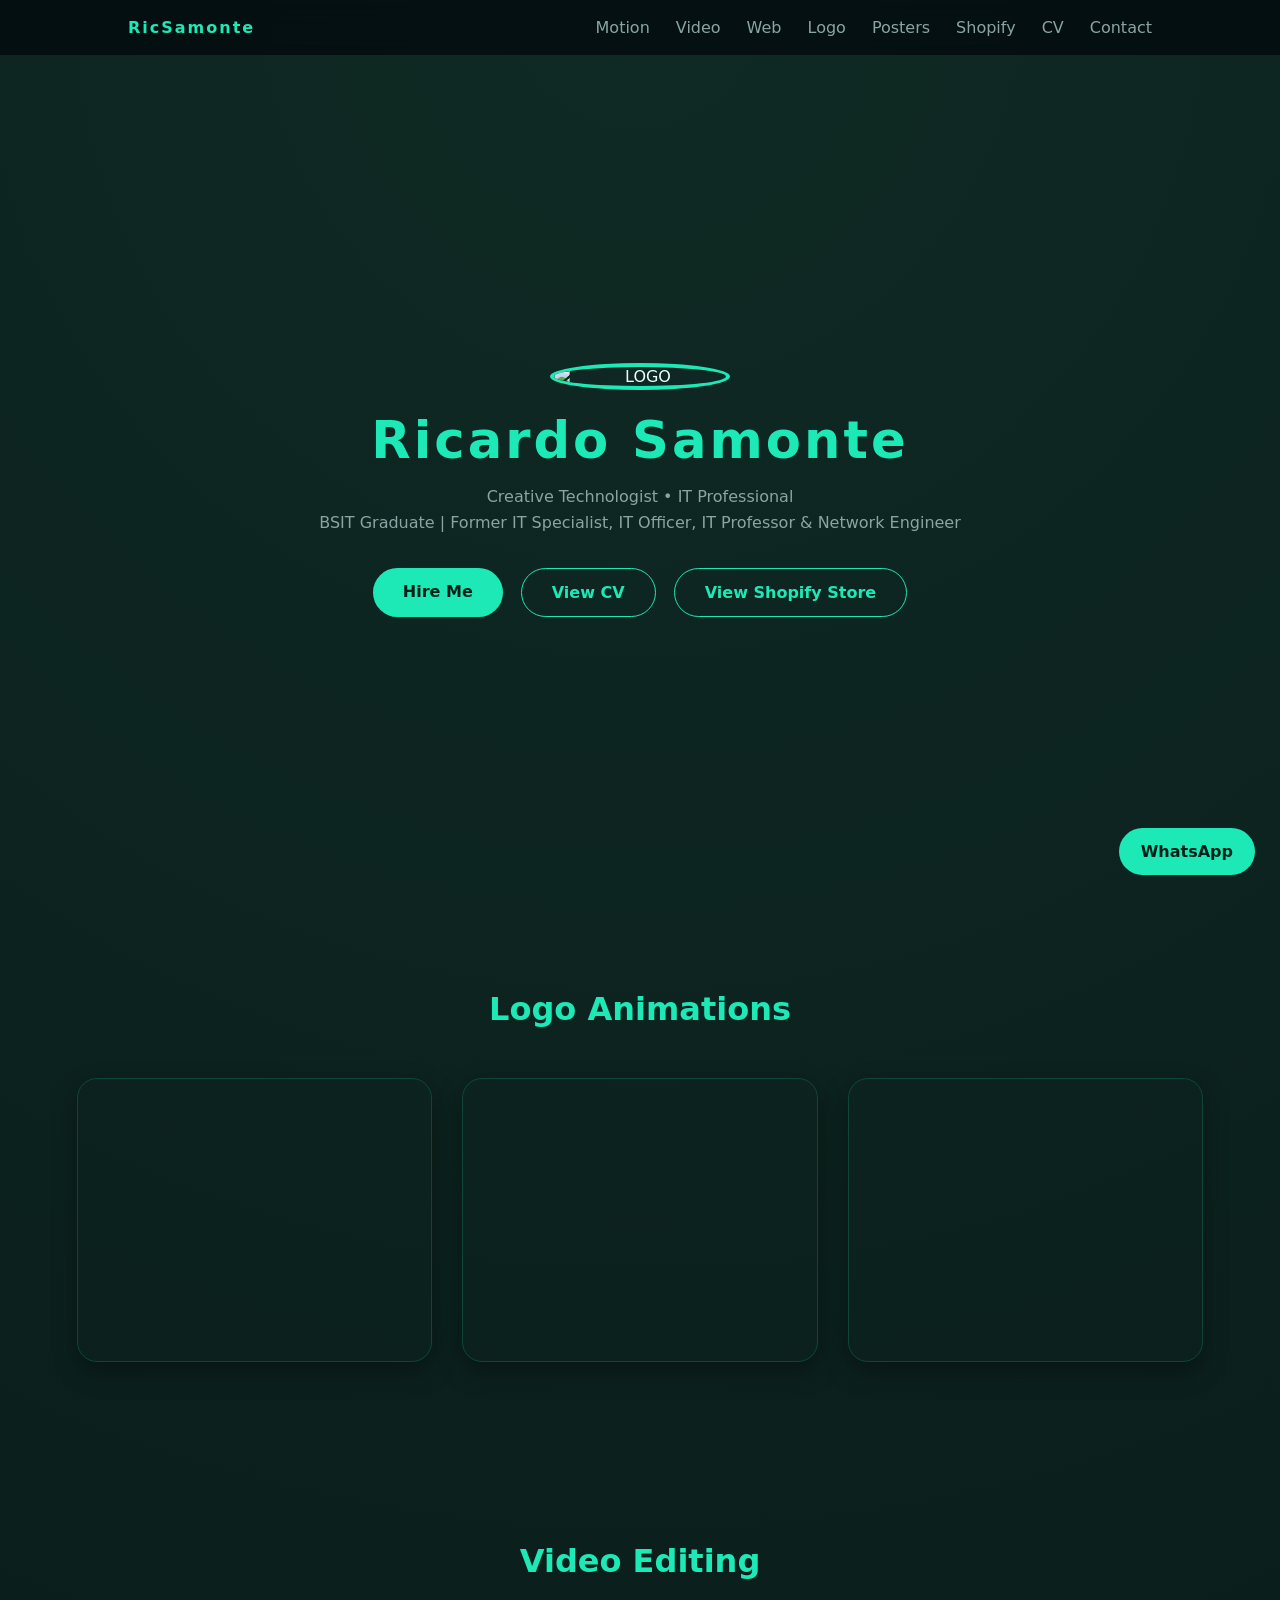
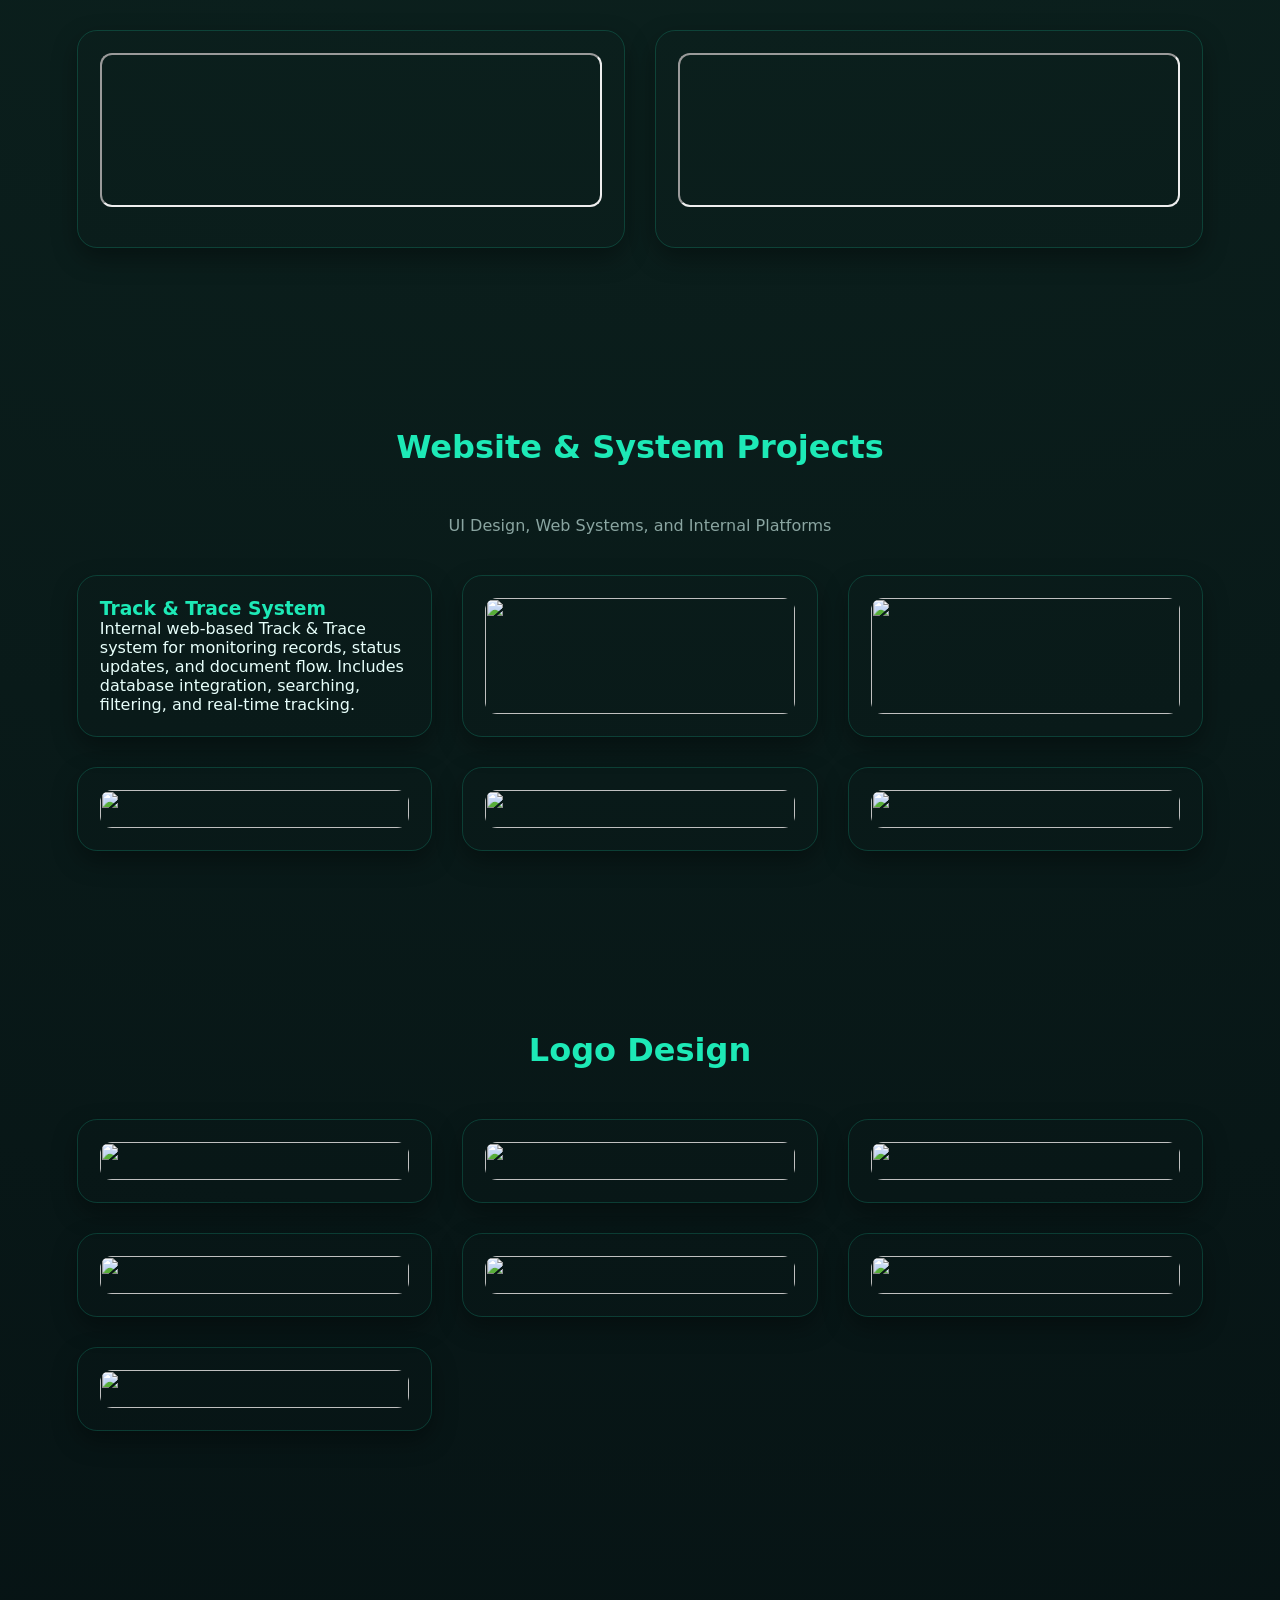
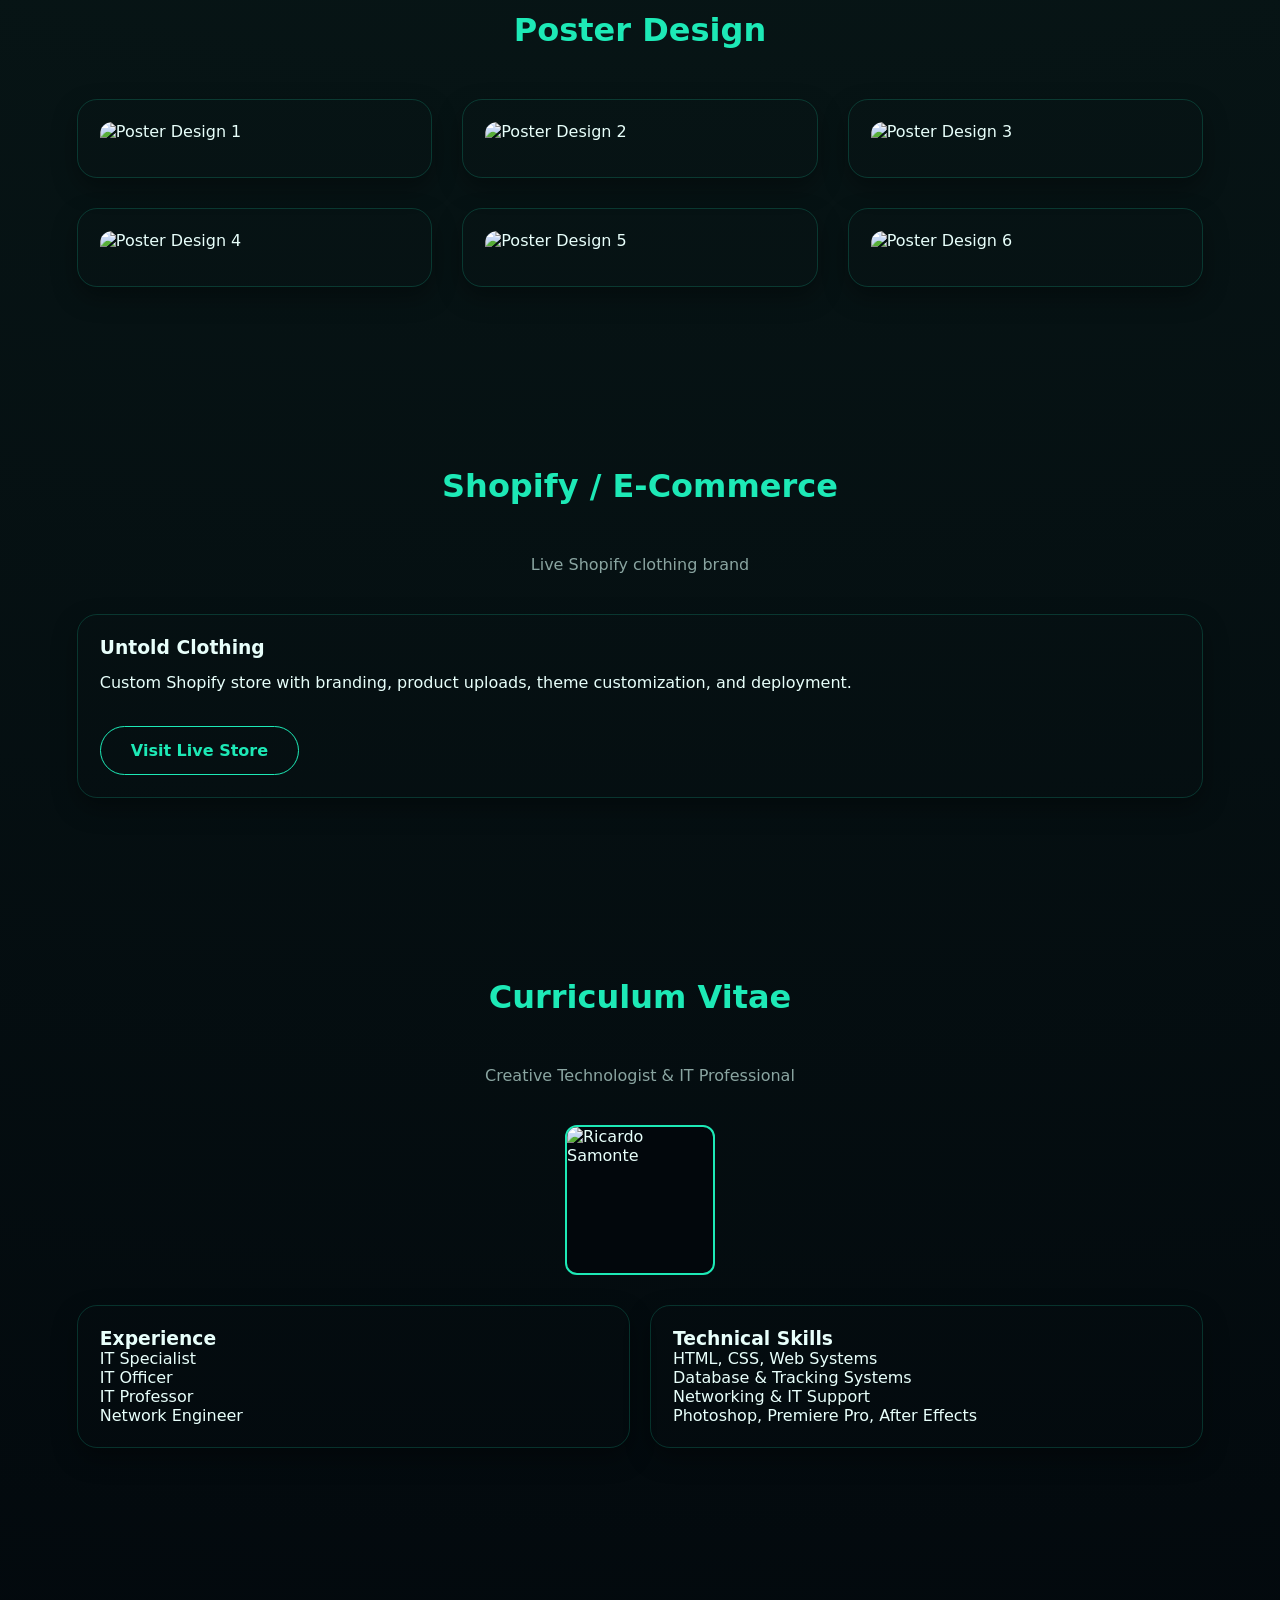
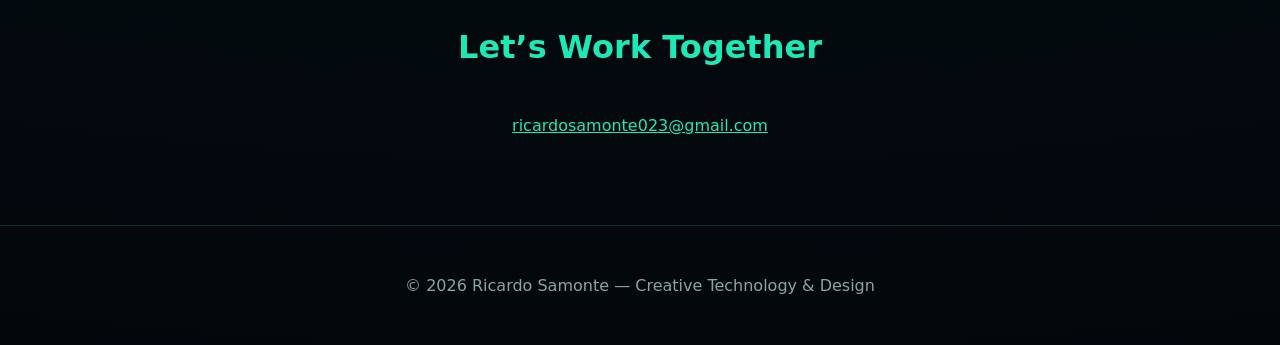
==== commit 5bd09bbf: "Add files via upload" ====
--- a/index.html
+++ b/index.html
@@ -156,6 +156,55 @@
     text-decoration:none;
     font-weight:bold;
 }
+<style>
+:root{
+  --tusca:#2fe6c2;
+  --card-bg:#081b29;
+}
+
+section{
+  padding:90px 6%;
+}
+
+h2{
+  text-align:center;
+  color:var(--tusca);
+  font-size:32px;
+  margin-bottom:50px;
+}
+
+.grid{
+  display:grid;
+  grid-template-columns:repeat(auto-fit, minmax(280px, 1fr));
+  gap:30px;
+}
+
+.card{
+  background:var(--card-bg);
+  border-radius:20px;
+  overflow:hidden;
+  box-shadow:0 10px 25px rgba(0,0,0,.35);
+  transition:all .4s ease;
+}
+
+.card:hover{
+  transform:translateY(-8px);
+  box-shadow:0 15px 35px rgba(0,0,0,.6);
+}
+
+.card img{
+  width:100%;
+  height:100%;
+  display:block;
+  object-fit:cover;
+  transition:transform .5s ease;
+}
+
+.card:hover img{
+  transform:scale(1.05);
+}
+</style>
+
 </style>
 </head>
 
@@ -200,61 +249,105 @@
 </div>
 </section>
 
-<!-- VIDEO -->
 <section id="video">
 <h2>Video Editing</h2>
-<div class="grid">
-<div class="card"><iframe src="https://streamable.com/e/bcje5v" allowfullscreen style="width:100%;height:380px;border:none"></iframe></div>
-<div class="card"><iframe src="https://streamable.com/e/nc8zwt" allowfullscreen style="width:100%;height:220px;border:none"></iframe></div>
-</div>
-</section>
-
-<!-- WEB -->
+
+<div class="grid">
+
+<div class="card">
+<div class="video-wrapper">
+<iframe 
+src="https://streamable.com/e/bcje5v"
+allow="autoplay; fullscreen"
+allowfullscreen>
+</iframe>
+</div>
+</div>
+
+<div class="card">
+<div class="video-wrapper">
+<iframe 
+src="https://streamable.com/e/nc8zwt"
+allow="autoplay; fullscreen"
+allowfullscreen>
+</iframe>
+</div>
+</div>
+
+</div>
+</section>
+
+
 <section id="web">
 <h2>Website & System Projects</h2>
 <p class="subtext">UI Design, Web Systems, and Internal Platforms</p>
+
 <div class="grid">
 
 <div class="card">
 <h3 style="color:var(--tusca)">Track & Trace System</h3>
 <p>
-Internal web-based Track & Trace system for monitoring records, status updates, and document flow. Includes database integration, searching, filtering, and real-time tracking.
+Internal web-based Track & Trace system for monitoring records, status updates, and document flow. 
+Includes database integration, searching, filtering, and real-time tracking.
 </p>
 </div>
 
-<div class="card"><img src="https://i.ibb.co/4wTqSN61/web1.png" alt="Web UI 1"></div>
-<div class="card"><img src="https://i.ibb.co/5xtTb4Qg/web2.png" alt="Web UI 2"></div>
-<div class="card"><img src="https://i.ibb.co/Y4r3vt7f/web3.png" alt="Web UI 3"></div>
-<div class="card"><img src="https://i.ibb.co/nZZZLjt/web4.png" alt="Web UI 4"></div>
-<div class="card"><img src="https://i.ibb.co/G3f7HKkV/web5.png" alt="Web UI 5"></div>
-
-</div>
-</section>
-
-<!-- LOGO DESIGN -->
+<div class="card"><img src="https://i.ibb.co/4wTqSN61/web1.png" alt=""></div>
+<div class="card"><img src="https://i.ibb.co/5xtTb4Qg/web2.png" alt=""></div>
+<div class="card"><img src="https://i.ibb.co/Y4r3vt7f/web3.png" alt=""></div>
+<div class="card"><img src="https://i.ibb.co/nZZZLjt/web4.png" alt=""></div>
+<div class="card"><img src="https://i.ibb.co/G3f7HKkV/web5.png" alt=""></div>
+
+</div>
+</section>
+
+
 <section id="branding">
 <h2>Logo Design</h2>
-<div class="grid">
-<div class="card"><img src="https://i.ibb.co/RGwwbpLF/PASIKLABAN-2026.jpg" alt="PASIKLABAN 2026" border="0"></div>
-<div class="card"><img src="https://i.ibb.co/Gf6gk6DZ/LOGO-DESIGN-5.jpg" alt="LOGO DESIGN 5" border="0"></div>
-<div class="card"><img src="https://i.ibb.co/hRPDYXVH/LOGO-DESIGN-4.jpg" alt="LOGO DESIGN 4" border="0"></div>
-<div class="card"><img src="https://i.ibb.co/qYR1cbC3/LOGO-DESIGN-1.png" alt="LOGO DESIGN 1" border="0"></div>
-<div class="card"><img src="https://i.ibb.co/ynpGjvXW/LOGO-DESIGN-3.jpg" alt="LOGO DESIGN 3" border="0"></div>
-<div class="card"><img src="https://i.ibb.co/8LNrxc29/LOGO-DESIGN-2.jpg" alt="LOGO DESIGN 2" border="0"></div>
-<div class="card"><img src="https://i.ibb.co/B5jqKPPY/Untold-colorful.png" alt="Untold colorful" border="0"></div>
-</div>
-</section>
+
+<div class="grid">
+<div class="card"><img src="https://i.ibb.co/RGwwbpLF/PASIKLABAN-2026.jpg"></div>
+<div class="card"><img src="https://i.ibb.co/Gf6gk6DZ/LOGO-DESIGN-5.jpg"></div>
+<div class="card"><img src="https://i.ibb.co/hRPDYXVH/LOGO-DESIGN-4.jpg"></div>
+<div class="card"><img src="https://i.ibb.co/qYR1cbC3/LOGO-DESIGN-1.png"></div>
+<div class="card"><img src="https://i.ibb.co/ynpGjvXW/LOGO-DESIGN-3.jpg"></div>
+<div class="card"><img src="https://i.ibb.co/8LNrxc29/LOGO-DESIGN-2.jpg"></div>
+<div class="card"><img src="https://i.ibb.co/B5jqKPPY/Untold-colorful.png"></div>
+</div>
+
+</section>
+
 
 <!-- POSTERS -->
 <section id="poster">
 <h2>Poster Design</h2>
-<div class="grid">
-<div class="card"><img src="https://i.ibb.co/KjsQRRPg/poster-design.jpg" alt="poster design" border="0"></div>
-<div class="card"><img src="https://i.ibb.co/ZRhLw8n5/poster-design-4.png" alt="poster design 4" border="0"></div>
-<div class="card"><img src="https://i.ibb.co/mVmHfHMC/poster-design-5.jpg" alt="poster design 5" border="0"></div>
-<div class="card"><img src="https://i.ibb.co/mCDDH3X2/poster-design-3.jpg" alt="poster design 3" border="0"></div>
-<div class="card"><img src="https://i.ibb.co/WWfZmZMK/poster-design-2.jpg" alt="poster design 2" border="0"></div>
-<div class="card"><img src="https://i.ibb.co/Df8ZRcn5/poster-design-1.jpg" alt="poster design 1" border="0"></div>
+
+<div class="grid">
+
+<div class="card">
+<img src="https://i.ibb.co/KjsQRRPg/poster-design.jpg" alt="Poster Design 1">
+</div>
+
+<div class="card">
+<img src="https://i.ibb.co/ZRhLw8n5/poster-design-4.png" alt="Poster Design 2">
+</div>
+
+<div class="card">
+<img src="https://i.ibb.co/mVmHfHMC/poster-design-5.jpg" alt="Poster Design 3">
+</div>
+
+<div class="card">
+<img src="https://i.ibb.co/mCDDH3X2/poster-design-3.jpg" alt="Poster Design 4">
+</div>
+
+<div class="card">
+<img src="https://i.ibb.co/WWfZmZMK/poster-design-2.jpg" alt="Poster Design 5">
+</div>
+
+<div class="card">
+<img src="https://i.ibb.co/Df8ZRcn5/poster-design-1.jpg" alt="Poster Design 6">
+</div>
+
 </div>
 </section>
 
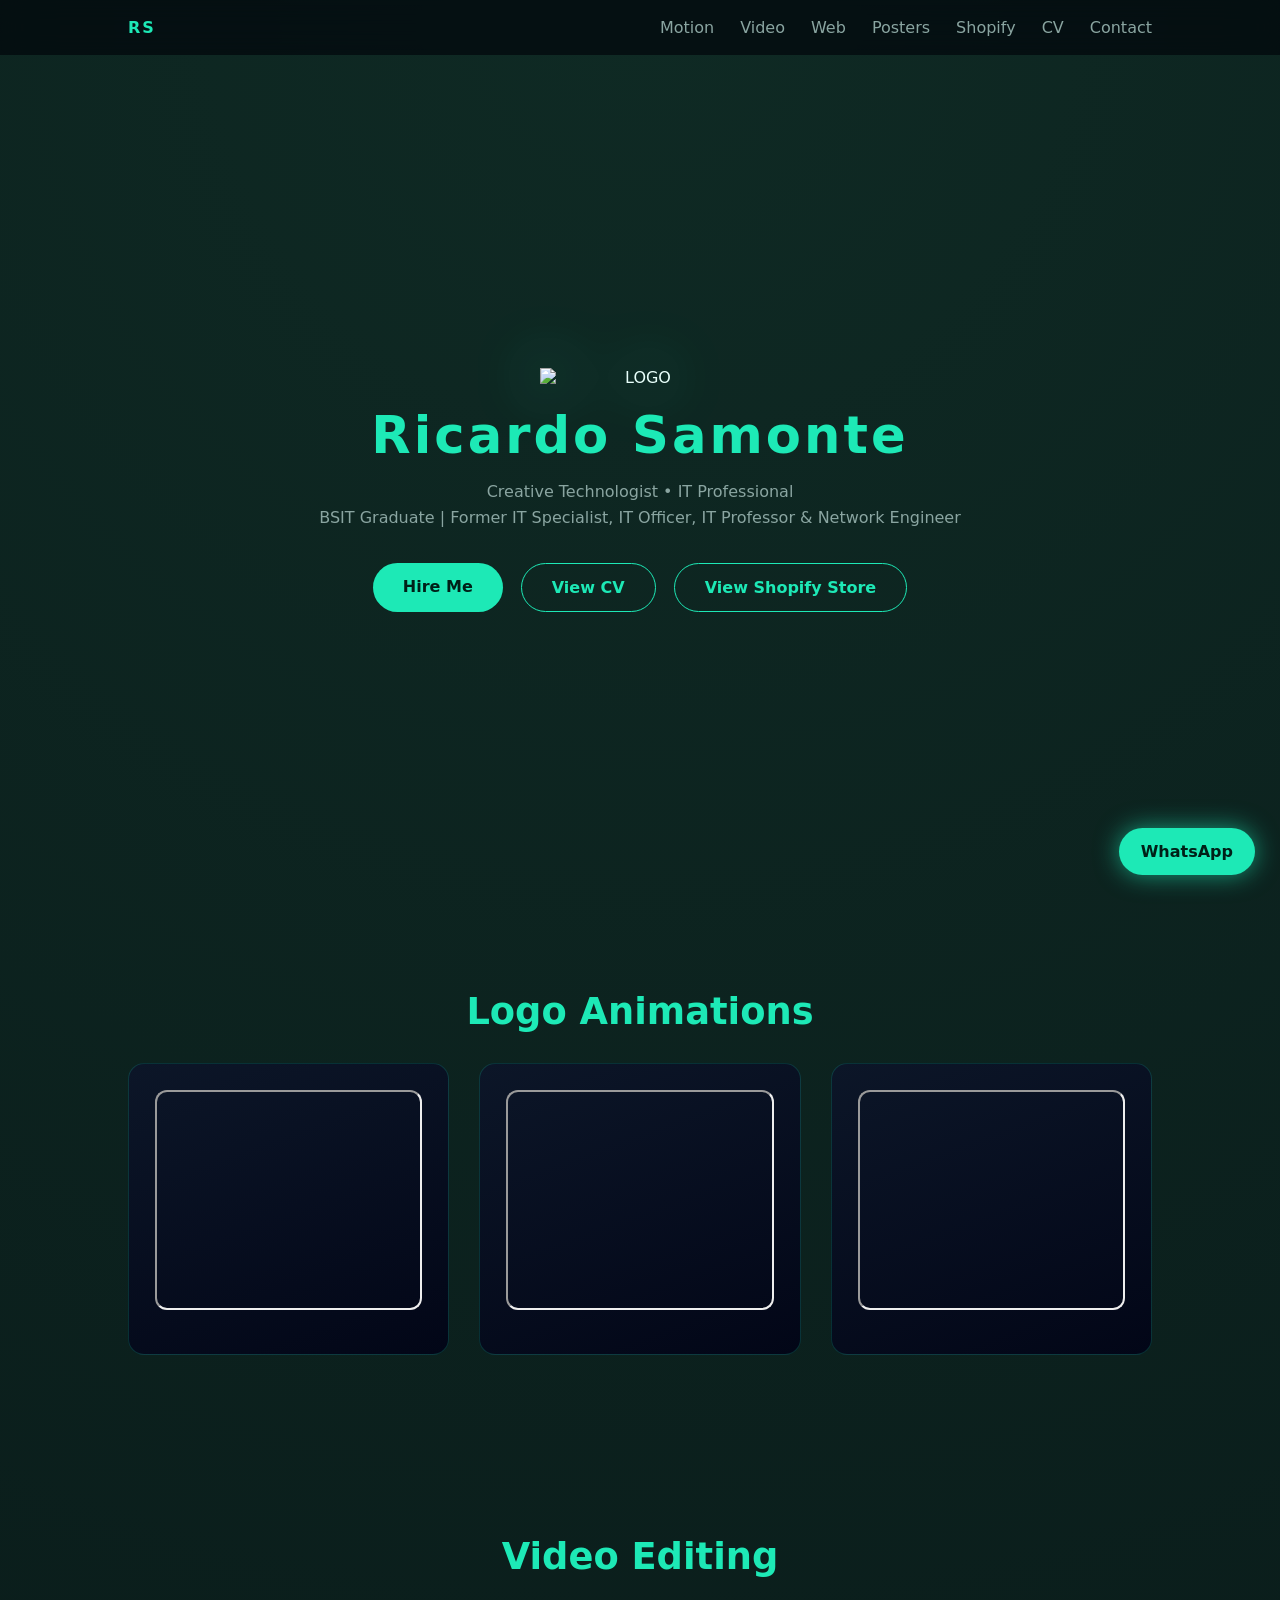
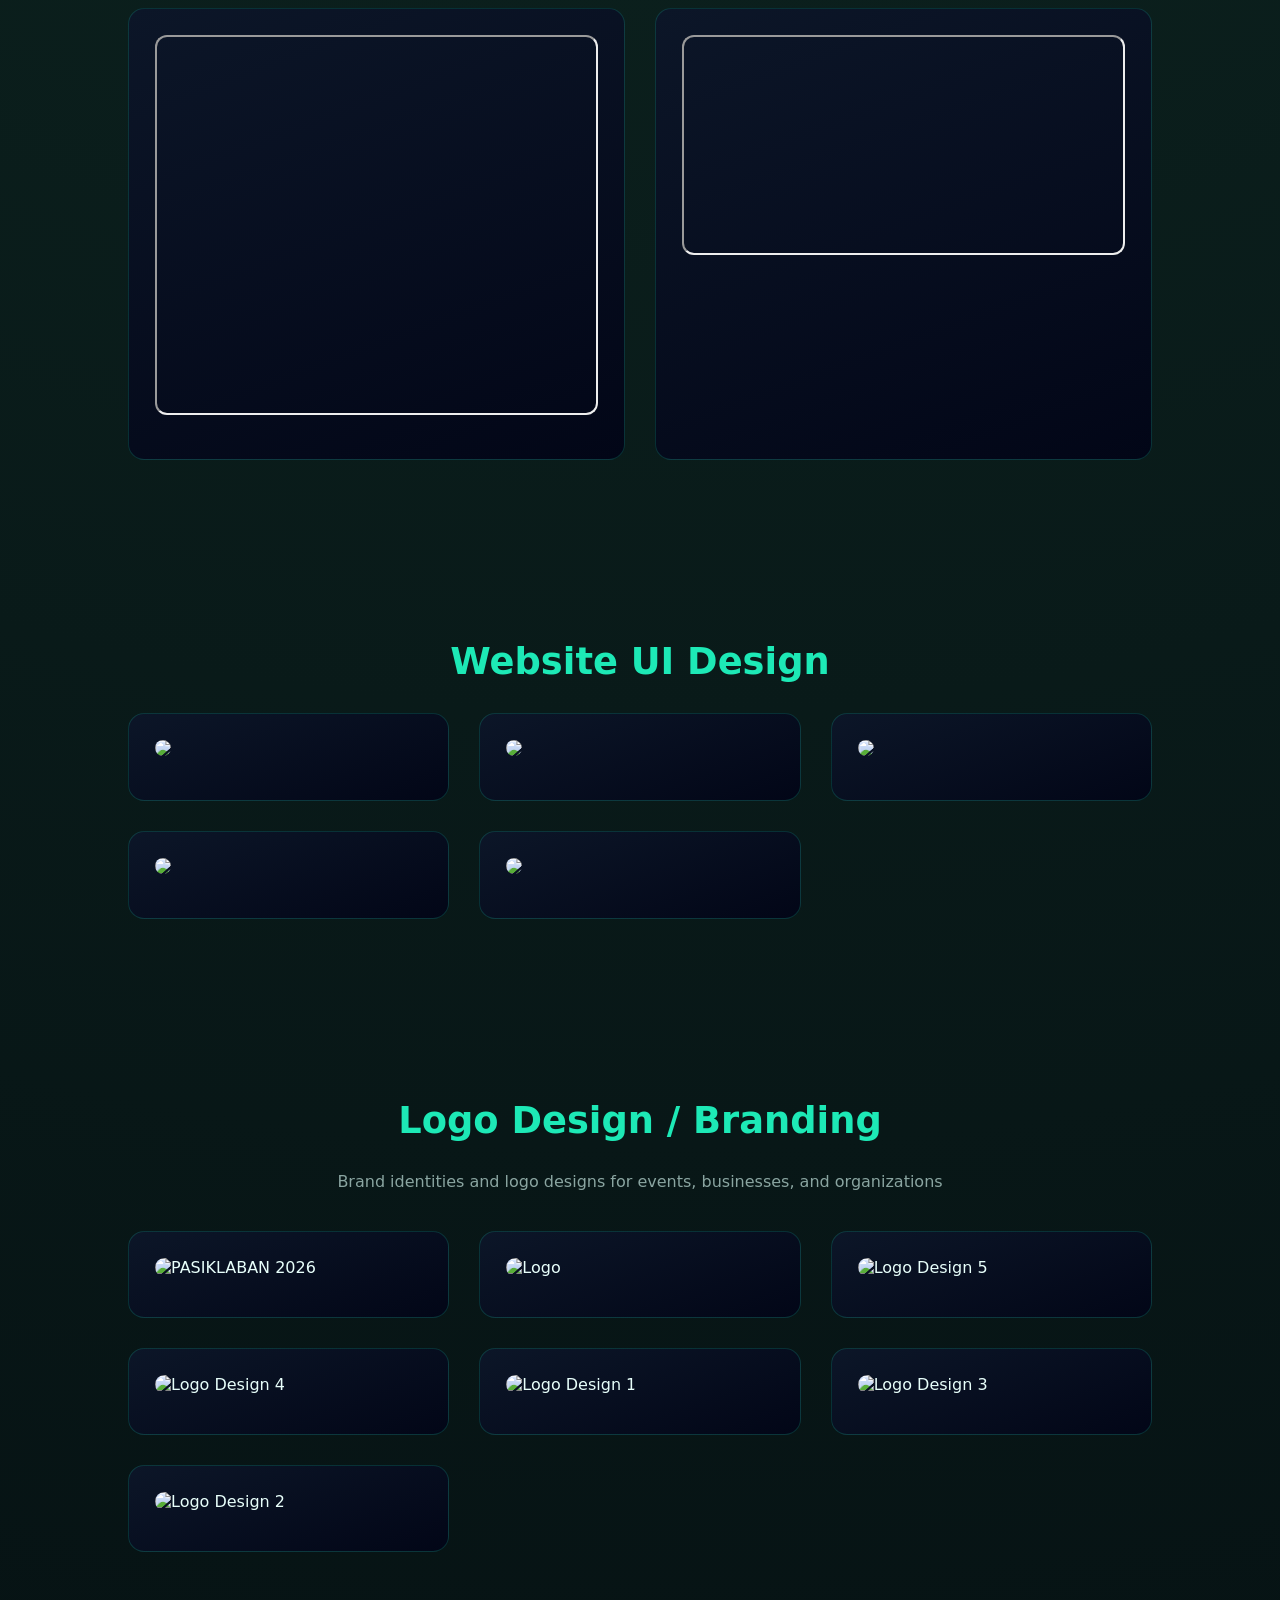
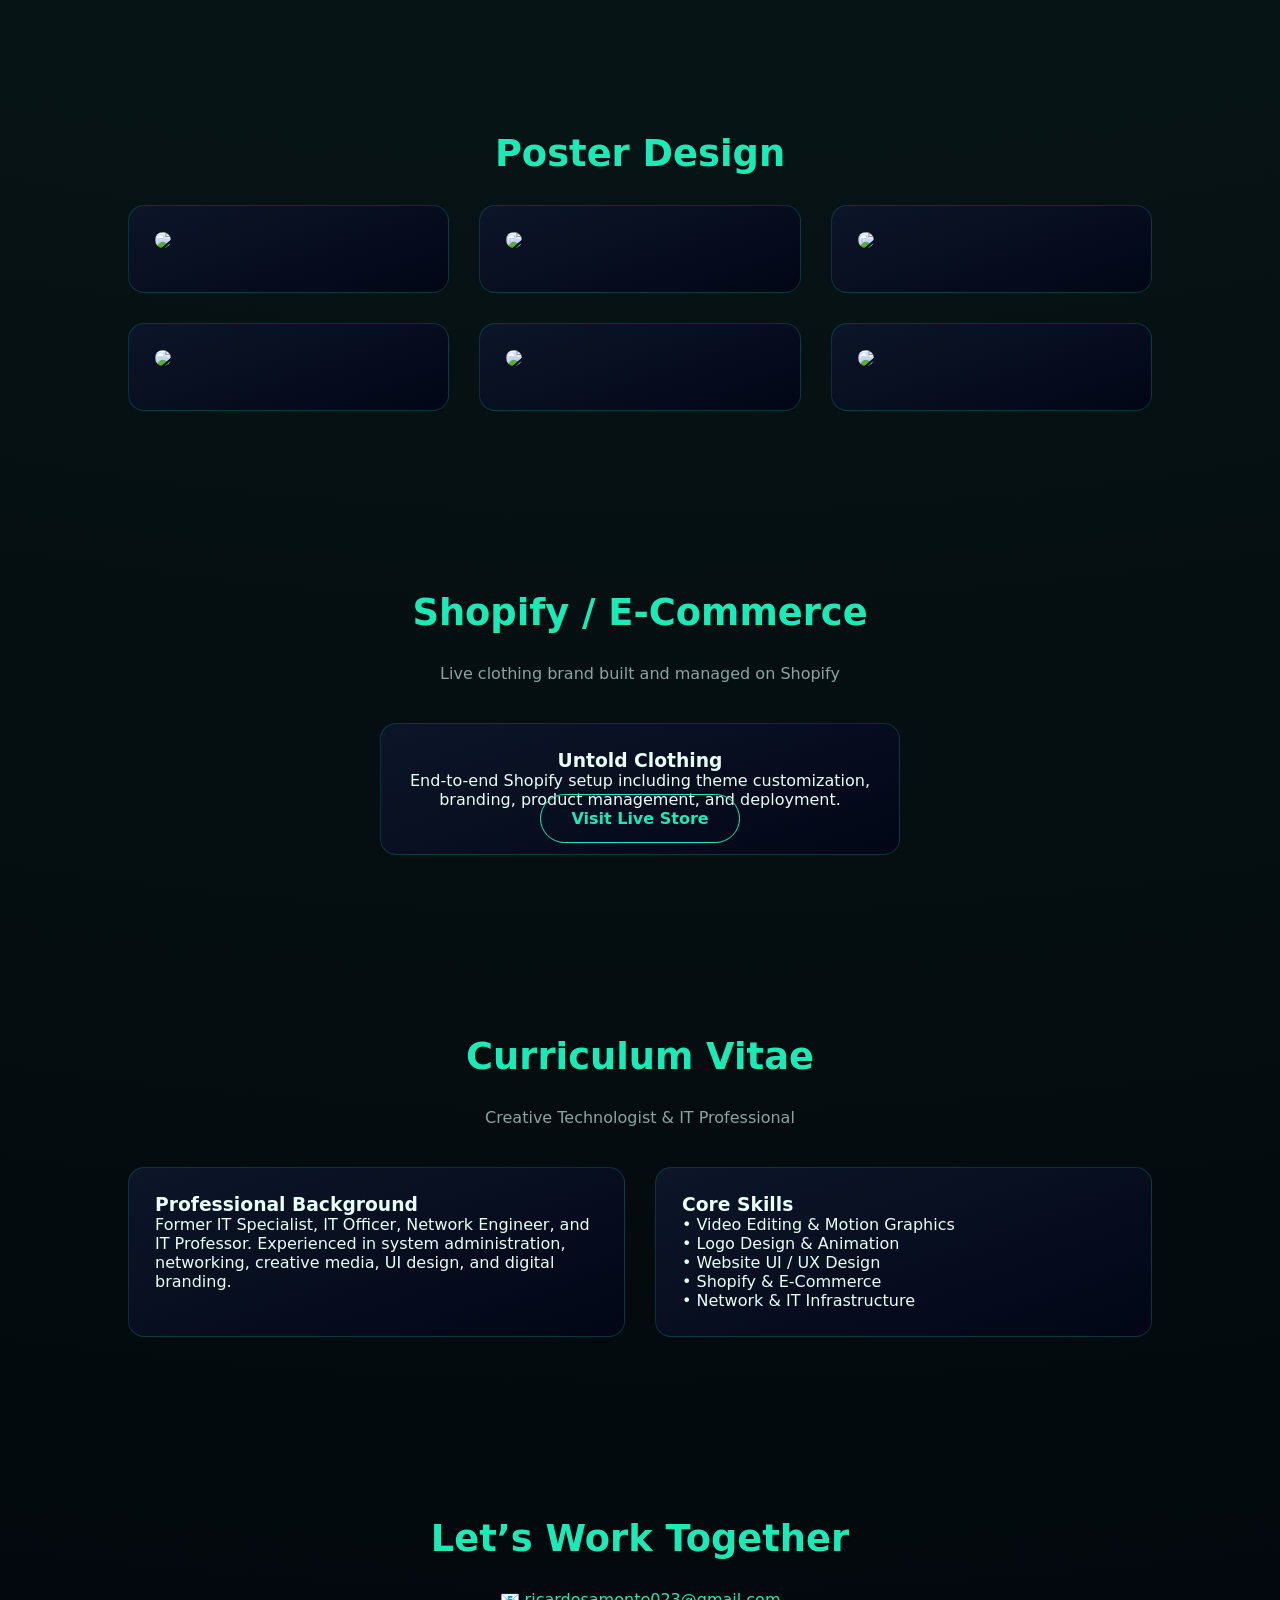
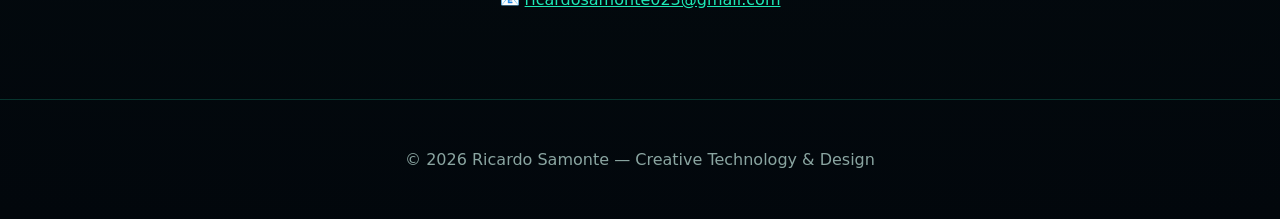
==== commit 51cf1ffb: "Add files via upload" ====
--- a/index.html
+++ b/index.html
@@ -19,6 +19,7 @@
     background:radial-gradient(circle at top,#0f2a24,#02070c);
     color:var(--text)
 }
+
 /* NAV */
 nav{
     position:fixed;
@@ -32,36 +33,11 @@
     background:rgba(2,7,12,.7);
     z-index:999;
 }
-.cv-img-wrapper {
-    width: 150px;               /* small square width */
-    height: 150px;              /* small square height */
-    margin: 0 auto 30px auto;   /* center horizontally + spacing below */
-    overflow: hidden;           /* crop anything outside the square */
-    border-radius: 12px;        /* rounded corners */
-    border: 2px solid var(--tusca); /* optional border to highlight */
-    display: flex;
-    justify-content: center;    /* center image horizontally */
-    align-items: center;        /* center image vertically */
-    background: #02070c;        /* optional background */
-}
-/* Smaller grid for CV section */
-.cv-grid {
-  display: grid;
-  grid-template-columns: repeat(auto-fit, minmax(300px, 1fr));
-  gap: 20px; /* reduce spacing between cards */
-}
-
-
-.cv-img-wrapper img {
-    width: 100%;
-    height: 100%;
-    object-fit: cover;          /* fill square without stretching */
-}
-
 nav .logo{color:var(--tusca);font-weight:700;letter-spacing:2px}
 nav ul{list-style:none;display:flex;gap:26px}
 nav a{color:var(--muted);text-decoration:none;font-weight:500}
 nav a:hover{color:var(--tusca)}
+
 /* HERO */
 header{
     min-height:100vh;
@@ -73,14 +49,13 @@
     text-align:center;
 }
 header img{
-    width:180px;
-    border-radius:50%;
-    border:4px solid var(--tusca);
-    margin-bottom:20px;
+    width:200px;
+    filter:drop-shadow(0 0 30px var(--tusca));
 }
 header h1{
     color:var(--tusca);
     font-size:3.2rem;
+    margin-top:18px;
     letter-spacing:3px;
 }
 header p{
@@ -101,42 +76,53 @@
     border-radius:30px;
     font-weight:600;
     text-decoration:none;
-    display:inline-block;
 }
 .btn.primary{background:var(--tusca);color:#002018}
 .btn.outline{border:1px solid var(--tusca);color:var(--tusca)}
+
 /* SECTIONS */
 section{padding:90px 10%}
-h2{text-align:center;color:var(--tusca);font-size:2.3rem;margin-bottom:20px}
+h2{text-align:center;color:var(--tusca);font-size:2.3rem;margin-bottom:30px}
 .subtext{text-align:center;color:var(--muted);margin-bottom:40px}
+
 .grid{
     display:grid;
     grid-template-columns:repeat(auto-fit,minmax(260px,1fr));
     gap:30px;
 }
+
+/* CARD — ALWAYS VISIBLE */
 .card{
     background:linear-gradient(160deg,#0c1628,#020617);
-    padding:22px;
+    padding:26px;
     border-radius:16px;
     border:1px solid rgba(29,233,182,.18);
-    transition:.4s;
-    opacity:0;
-    transform:translateY(40px);
-}
-.card.show{opacity:1;transform:translateY(0)}
+    transition:transform .4s, box-shadow .4s;
+}
 .card:hover{
     transform:translateY(-10px);
     box-shadow:0 0 40px rgba(29,233,182,.25);
 }
-.card img,.card iframe{
+
+.card img,
+.card iframe,
+.card video{
     width:100%;
     border-radius:12px;
     margin-bottom:14px;
 }
-/* SHOPIFY FIX */
-.shopify-card h3{margin-bottom:12px}
-.shopify-card p{margin-bottom:20px;line-height:1.6}
-.shopify-card .btn{margin-top:10px}
+
+/* SHOPIFY */
+.shopify-wrap{
+    display:flex;
+    justify-content:center;
+}
+.shopify-card{
+    max-width:520px;
+    width:100%;
+    text-align:center;
+}
+
 /* FOOTER */
 footer{
     text-align:center;
@@ -144,6 +130,7 @@
     color:var(--muted);
     border-top:1px solid rgba(29,233,182,.2);
 }
+
 /* WHATSAPP */
 .whatsapp{
     position:fixed;
@@ -155,68 +142,20 @@
     border-radius:50px;
     text-decoration:none;
     font-weight:bold;
-}
-<style>
-:root{
-  --tusca:#2fe6c2;
-  --card-bg:#081b29;
-}
-
-section{
-  padding:90px 6%;
-}
-
-h2{
-  text-align:center;
-  color:var(--tusca);
-  font-size:32px;
-  margin-bottom:50px;
-}
-
-.grid{
-  display:grid;
-  grid-template-columns:repeat(auto-fit, minmax(280px, 1fr));
-  gap:30px;
-}
-
-.card{
-  background:var(--card-bg);
-  border-radius:20px;
-  overflow:hidden;
-  box-shadow:0 10px 25px rgba(0,0,0,.35);
-  transition:all .4s ease;
-}
-
-.card:hover{
-  transform:translateY(-8px);
-  box-shadow:0 15px 35px rgba(0,0,0,.6);
-}
-
-.card img{
-  width:100%;
-  height:100%;
-  display:block;
-  object-fit:cover;
-  transition:transform .5s ease;
-}
-
-.card:hover img{
-  transform:scale(1.05);
-}
-</style>
-
+    box-shadow:0 0 25px rgba(29,233,182,.6);
+}
 </style>
 </head>
 
 <body>
 
+<!-- NAV -->
 <nav>
-<div class="logo">RicSamonte</div>
+<div class="logo">RS</div>
 <ul>
 <li><a href="#motion">Motion</a></li>
 <li><a href="#video">Video</a></li>
 <li><a href="#web">Web</a></li>
-<li><a href="#branding">Logo</a></li>
 <li><a href="#poster">Posters</a></li>
 <li><a href="#shopify">Shopify</a></li>
 <li><a href="#cv">CV</a></li>
@@ -224,8 +163,9 @@
 </ul>
 </nav>
 
+<!-- HERO -->
 <header>
-<img src="https://i.ibb.co/KphBnrCT/LOGO.jpg" alt="LOGO" border="0">
+<img src="https://i.ibb.co/KphBnrCT/LOGO.jpg" alt="LOGO">
 <h1>Ricardo Samonte</h1>
 <p>
 Creative Technologist • IT Professional<br>
@@ -235,7 +175,9 @@
 <div class="hero-btns">
 <a href="#contact" class="btn primary">Hire Me</a>
 <a href="#cv" class="btn outline">View CV</a>
-<a href="#shopify" class="btn outline">View Shopify Store</a>
+<a href="https://untold-clothing-4.myshopify.com/" target="_blank" class="btn outline">
+View Shopify Store
+</a>
 </div>
 </header>
 
@@ -243,166 +185,143 @@
 <section id="motion">
 <h2>Logo Animations</h2>
 <div class="grid">
-<div class="card"><iframe src="https://streamable.com/e/clm0y2" allowfullscreen style="width:100%;height:220px;border:none"></iframe></div>
-<div class="card"><iframe src="https://streamable.com/e/c0k8r6" allowfullscreen style="width:100%;height:220px;border:none"></iframe></div>
-<div class="card"><iframe src="https://streamable.com/e/che3o7" allowfullscreen style="width:100%;height:220px;border:none"></iframe></div>
-</div>
-</section>
-
+<div class="card">
+<iframe src="https://streamable.com/e/clm0y2" height="220" allow="fullscreen" allowfullscreen></iframe>
+</div>
+<div class="card">
+<iframe src="https://streamable.com/e/c0k8r6" height="220" allow="fullscreen" allowfullscreen></iframe>
+</div>
+<div class="card">
+<iframe src="https://streamable.com/e/che3o7" height="220" allow="fullscreen" allowfullscreen></iframe>
+</div>
+</div>
+</section>
+
+<!-- VIDEO -->
 <section id="video">
 <h2>Video Editing</h2>
-
-<div class="grid">
-
-<div class="card">
-<div class="video-wrapper">
-<iframe 
-src="https://streamable.com/e/bcje5v"
-allow="autoplay; fullscreen"
-allowfullscreen>
-</iframe>
-</div>
-</div>
-
-<div class="card">
-<div class="video-wrapper">
-<iframe 
-src="https://streamable.com/e/nc8zwt"
-allow="autoplay; fullscreen"
-allowfullscreen>
-</iframe>
-</div>
-</div>
-
-</div>
-</section>
-
-
+<div class="grid">
+<div class="card">
+<iframe src="https://streamable.com/e/bcje5v" height="380" allow="fullscreen" allowfullscreen></iframe>
+</div>
+<div class="card">
+<iframe src="https://streamable.com/e/nc8zwt" height="220" allow="fullscreen" allowfullscreen></iframe>
+</div>
+</div>
+</section>
+
+<!-- WEB -->
 <section id="web">
-<h2>Website & System Projects</h2>
-<p class="subtext">UI Design, Web Systems, and Internal Platforms</p>
-
-<div class="grid">
-
-<div class="card">
-<h3 style="color:var(--tusca)">Track & Trace System</h3>
-<p>
-Internal web-based Track & Trace system for monitoring records, status updates, and document flow. 
-Includes database integration, searching, filtering, and real-time tracking.
-</p>
-</div>
-
-<div class="card"><img src="https://i.ibb.co/4wTqSN61/web1.png" alt=""></div>
-<div class="card"><img src="https://i.ibb.co/5xtTb4Qg/web2.png" alt=""></div>
-<div class="card"><img src="https://i.ibb.co/Y4r3vt7f/web3.png" alt=""></div>
-<div class="card"><img src="https://i.ibb.co/nZZZLjt/web4.png" alt=""></div>
-<div class="card"><img src="https://i.ibb.co/G3f7HKkV/web5.png" alt=""></div>
-
-</div>
-</section>
-
-
+<h2>Website UI Design</h2>
+<div class="grid">
+<div class="card"><img src="https://i.ibb.co/4wTqSN61/web1.png"></div>
+<div class="card"><img src="https://i.ibb.co/5xtTb4Qg/web2.png"></div>
+<div class="card"><img src="https://i.ibb.co/Y4r3vt7f/web3.png"></div>
+<div class="card"><img src="https://i.ibb.co/nZZZLjt/web4.png"></div>
+<div class="card"><img src="https://i.ibb.co/G3f7HKkV/web5.png"></div>
+</div>
+</section>
+<!-- BRANDING -->
 <section id="branding">
-<h2>Logo Design</h2>
-
-<div class="grid">
-<div class="card"><img src="https://i.ibb.co/RGwwbpLF/PASIKLABAN-2026.jpg"></div>
-<div class="card"><img src="https://i.ibb.co/Gf6gk6DZ/LOGO-DESIGN-5.jpg"></div>
-<div class="card"><img src="https://i.ibb.co/hRPDYXVH/LOGO-DESIGN-4.jpg"></div>
-<div class="card"><img src="https://i.ibb.co/qYR1cbC3/LOGO-DESIGN-1.png"></div>
-<div class="card"><img src="https://i.ibb.co/ynpGjvXW/LOGO-DESIGN-3.jpg"></div>
-<div class="card"><img src="https://i.ibb.co/8LNrxc29/LOGO-DESIGN-2.jpg"></div>
-<div class="card"><img src="https://i.ibb.co/B5jqKPPY/Untold-colorful.png"></div>
-</div>
-
+<h2>Logo Design / Branding</h2>
+<p class="subtext">Brand identities and logo designs for events, businesses, and organizations</p>
+
+<div class="grid">
+  <div class="card">
+    <img src="https://i.ibb.co/RGwwbpLF/PASIKLABAN-2026.jpg" alt="PASIKLABAN 2026">
+  </div>
+
+  <div class="card">
+    <img src="https://i.ibb.co/KphBnrCT/LOGO.jpg" alt="Logo">
+  </div>
+
+  <div class="card">
+    <img src="https://i.ibb.co/Gf6gk6DZ/LOGO-DESIGN-5.jpg" alt="Logo Design 5">
+  </div>
+
+  <div class="card">
+    <img src="https://i.ibb.co/hRPDYXVH/LOGO-DESIGN-4.jpg" alt="Logo Design 4">
+  </div>
+
+  <div class="card">
+    <img src="https://i.ibb.co/qYR1cbC3/LOGO-DESIGN-1.png" alt="Logo Design 1">
+  </div>
+
+  <div class="card">
+    <img src="https://i.ibb.co/ynpGjvXW/LOGO-DESIGN-3.jpg" alt="Logo Design 3">
+  </div>
+
+  <div class="card">
+    <img src="https://i.ibb.co/8LNrxc29/LOGO-DESIGN-2.jpg" alt="Logo Design 2">
+  </div>
+</div>
 </section>
 
 
 <!-- POSTERS -->
 <section id="poster">
 <h2>Poster Design</h2>
-
-<div class="grid">
-
-<div class="card">
-<img src="https://i.ibb.co/KjsQRRPg/poster-design.jpg" alt="Poster Design 1">
-</div>
-
-<div class="card">
-<img src="https://i.ibb.co/ZRhLw8n5/poster-design-4.png" alt="Poster Design 2">
-</div>
-
-<div class="card">
-<img src="https://i.ibb.co/mVmHfHMC/poster-design-5.jpg" alt="Poster Design 3">
-</div>
-
-<div class="card">
-<img src="https://i.ibb.co/mCDDH3X2/poster-design-3.jpg" alt="Poster Design 4">
-</div>
-
-<div class="card">
-<img src="https://i.ibb.co/WWfZmZMK/poster-design-2.jpg" alt="Poster Design 5">
-</div>
-
-<div class="card">
-<img src="https://i.ibb.co/Df8ZRcn5/poster-design-1.jpg" alt="Poster Design 6">
-</div>
-
+<div class="grid">
+<div class="card"><img src="https://i.ibb.co/KjsQRRPg/poster-design.jpg"></div>
+<div class="card"><img src="https://i.ibb.co/ZRhLw8n5/poster-design-4.png"></div>
+<div class="card"><img src="https://i.ibb.co/mVmHfHMC/poster-design-5.jpg"></div>
+<div class="card"><img src="https://i.ibb.co/mCDDH3X2/poster-design-3.jpg"></div>
+<div class="card"><img src="https://i.ibb.co/WWfZmZMK/poster-design-2.jpg"></div>
+<div class="card"><img src="https://i.ibb.co/Df8ZRcn5/poster-design-1.jpg"></div>
 </div>
 </section>
 
 <!-- SHOPIFY -->
 <section id="shopify">
 <h2>Shopify / E-Commerce</h2>
-<p class="subtext">Live Shopify clothing brand</p>
-<div class="grid">
+<p class="subtext">Live clothing brand built and managed on Shopify</p>
+<div class="shopify-wrap">
 <div class="card shopify-card">
 <h3>Untold Clothing</h3>
-<p>Custom Shopify store with branding, product uploads, theme customization, and deployment.</p>
-<a href="https://untold-clothing-4.myshopify.com/" target="_blank" class="btn outline">Visit Live Store</a>
+<p>
+End-to-end Shopify setup including theme customization,
+branding, product management, and deployment.
+</p>
+<a href="https://untold-clothing-4.myshopify.com/" target="_blank" class="btn outline">
+Visit Live Store
+</a>
 </div>
 </div>
 </section>
 
 <!-- CV -->
 <section id="cv">
-  <h2>Curriculum Vitae</h2>
-  <p class="subtext">Creative Technologist & IT Professional</p>
-
-  <!-- CV Image -->
-  <div class="cv-img-wrapper">
-    <img src="https://i.ibb.co/PzFM4YQD/MYPIC.jpg" alt="Ricardo Samonte">
-  </div>
-
-  <!-- Grid for CV cards -->
-  <div class="cv-grid">
-    <div class="card">
-      <h3>Experience</h3>
-      <p>
-        IT Specialist<br>
-        IT Officer<br>
-        IT Professor<br>
-        Network Engineer
-      </p>
-    </div>
-
-    <div class="card">
-      <h3>Technical Skills</h3>
-      <p>
-        HTML, CSS, Web Systems<br>
-        Database & Tracking Systems<br>
-        Networking & IT Support<br>
-        Photoshop, Premiere Pro, After Effects
-      </p>
-    </div>
-  </div>
-</section>
-
-
+<h2>Curriculum Vitae</h2>
+<p class="subtext">Creative Technologist & IT Professional</p>
+<div class="grid">
+<div class="card">
+<h3>Professional Background</h3>
+<p>
+Former IT Specialist, IT Officer, Network Engineer, and IT Professor.
+Experienced in system administration, networking, creative media,
+UI design, and digital branding.
+</p>
+</div>
+<div class="card">
+<h3>Core Skills</h3>
+<p>
+• Video Editing & Motion Graphics<br>
+• Logo Design & Animation<br>
+• Website UI / UX Design<br>
+• Shopify & E-Commerce<br>
+• Network & IT Infrastructure
+</p>
+</div>
+</div>
+</section>
+
+<!-- CONTACT -->
 <section id="contact">
 <h2>Let’s Work Together</h2>
 <p style="text-align:center">
-<a href="mailto:ricardosamonte023@gmail.com" style="color:var(--tusca)">ricardosamonte023@gmail.com</a>
+📧 <a href="mailto:ricardosamonte023@gmail.com" style="color:var(--tusca)">
+ricardosamonte023@gmail.com
+</a>
 </p>
 </section>
 
@@ -410,15 +329,9 @@
 © 2026 Ricardo Samonte — Creative Technology & Design
 </footer>
 
-<a class="whatsapp" href="https://wa.me/qr/SIYPJOW2C5TIG1" target="_blank">WhatsApp</a>
-
-<script>
-const cards=document.querySelectorAll('.card');
-const observer=new IntersectionObserver(e=>{
-e.forEach(i=>{if(i.isIntersecting)i.target.classList.add('show')});
-},{threshold:.2});
-cards.forEach(c=>observer.observe(c));
-</script>
+<a class="whatsapp" href="https://wa.me/qr/SIYPJOW2C5TIG1" target="_blank">
+WhatsApp
+</a>
 
 </body>
 </html>
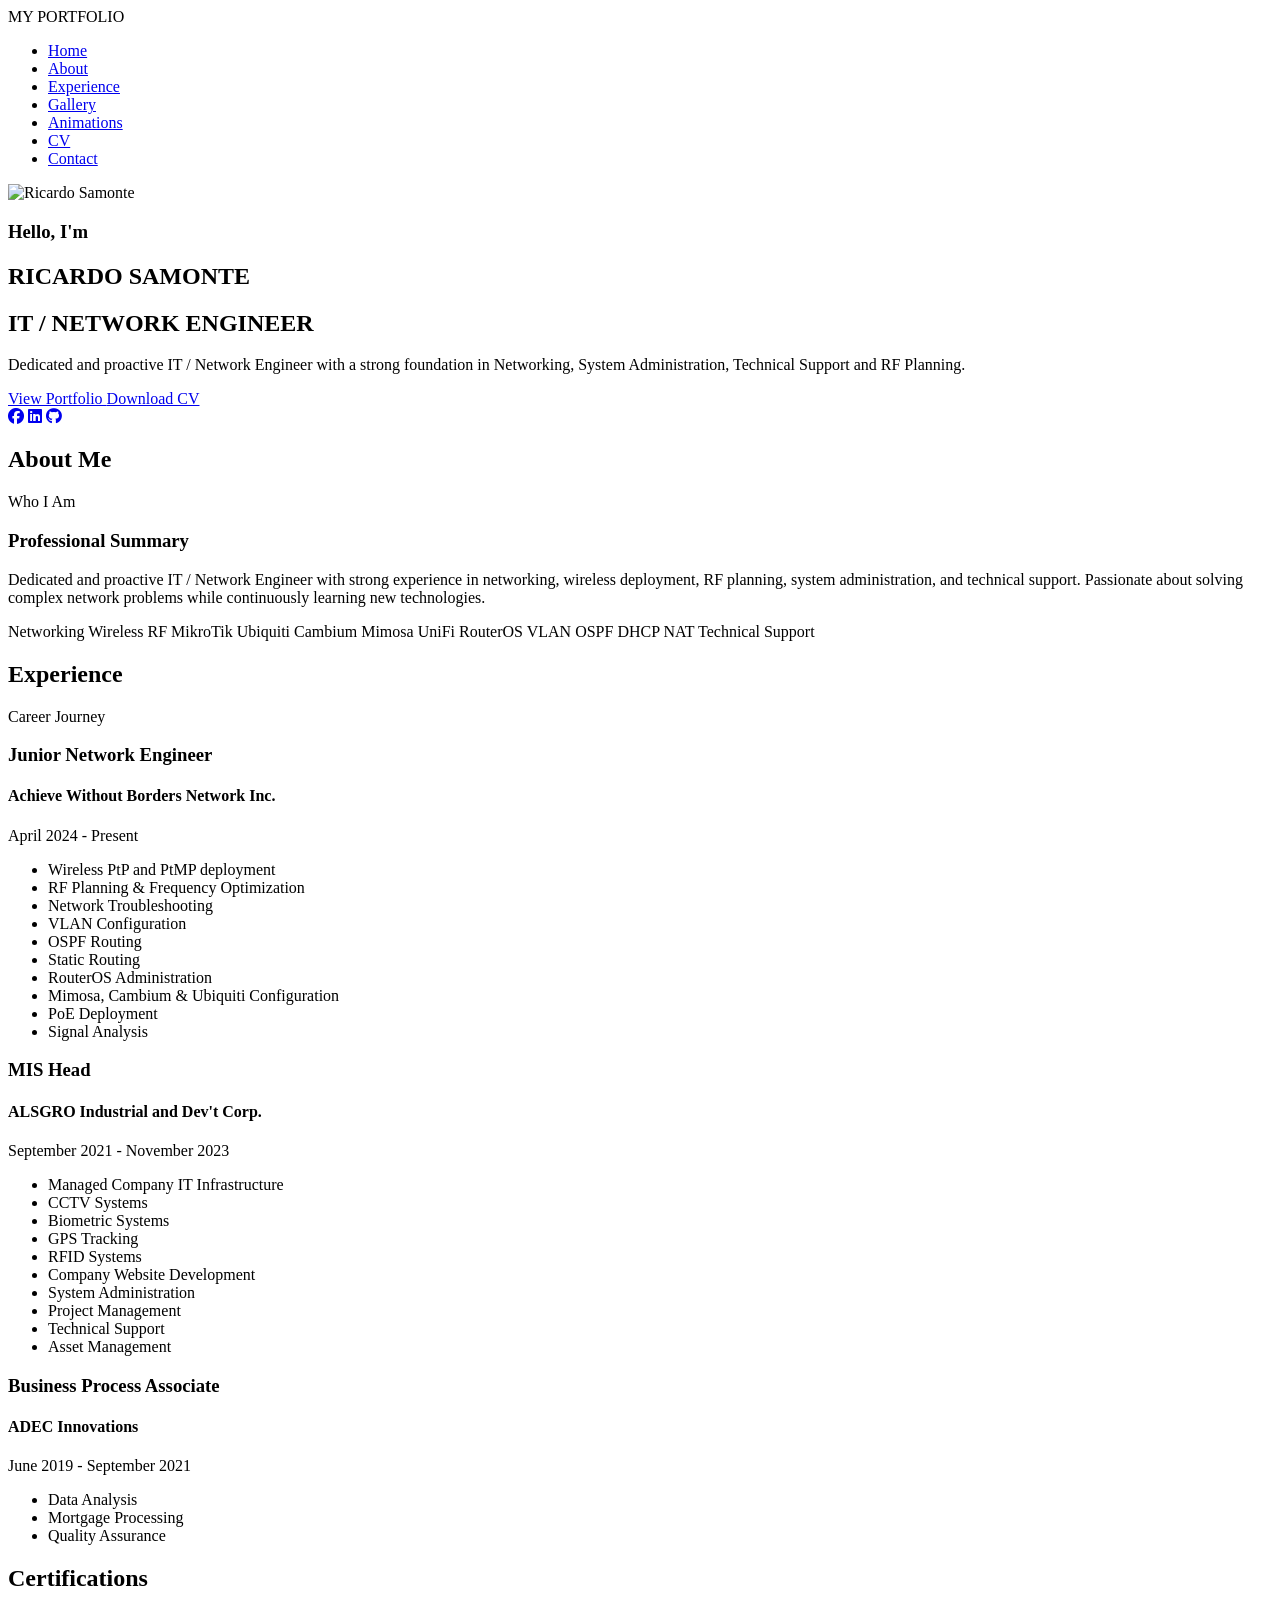
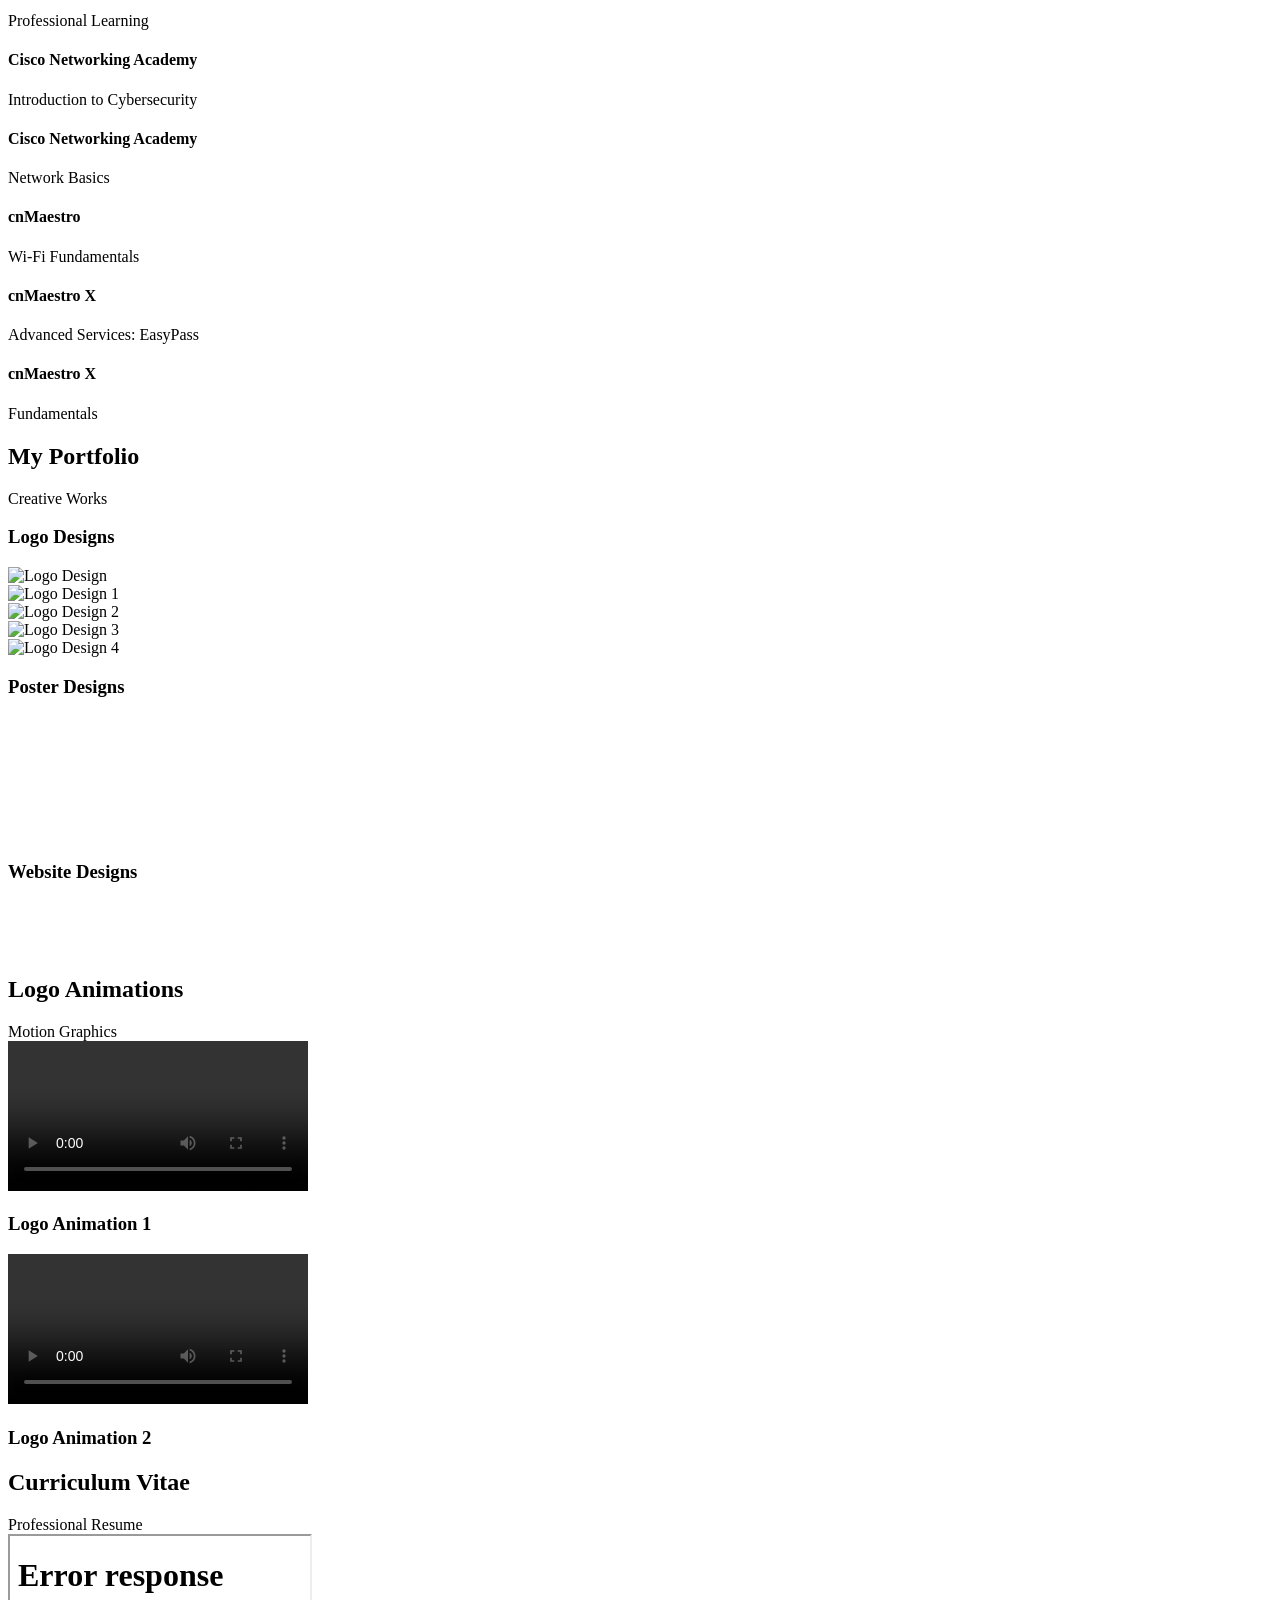
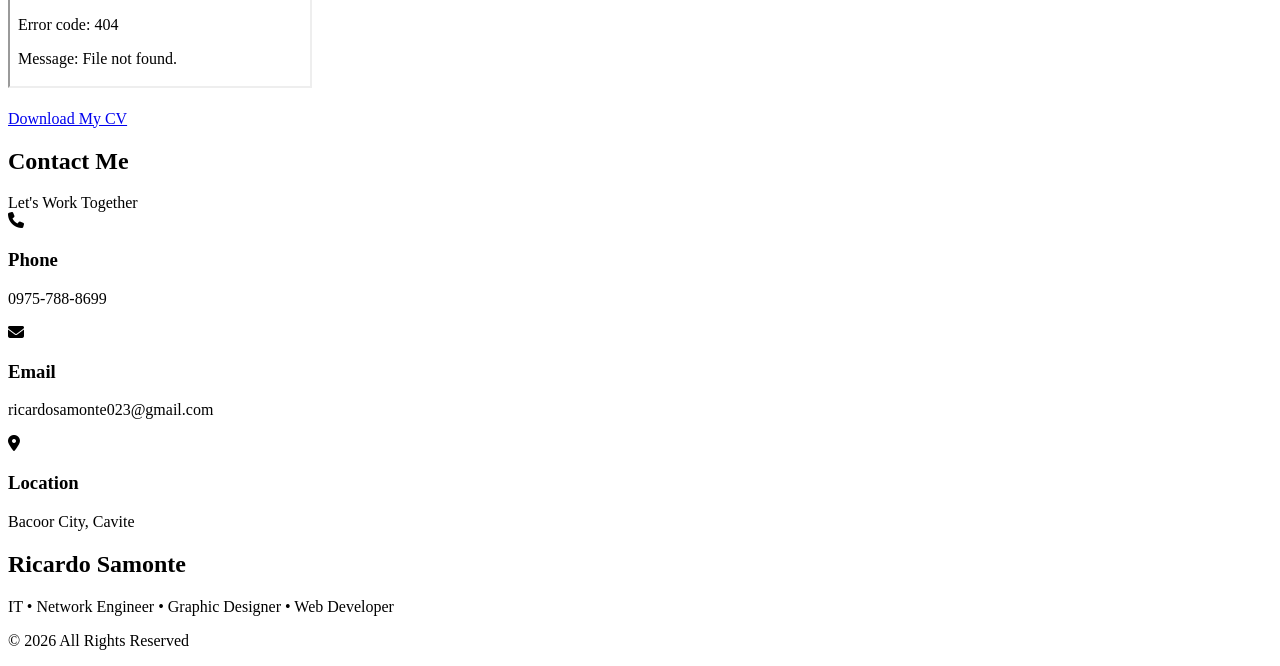
==== commit ebcb921d: "index.html" ====
--- a/index.html
+++ b/index.html
@@ -1,337 +1,544 @@
+
 <!DOCTYPE html>
 <html lang="en">
+
 <head>
+
 <meta charset="UTF-8">
 <meta name="viewport" content="width=device-width, initial-scale=1.0">
-<title>Ricardo Samonte | Creative Technologist</title>
-
-<style>
-:root{
-    --tusca:#1de9b6;
-    --dark:#04090f;
-    --card:#0b1324;
-    --text:#e8fffb;
-    --muted:#8aa5a1;
-}
-*{margin:0;padding:0;box-sizing:border-box;font-family:Segoe UI,system-ui}
-html{scroll-behavior:smooth}
-body{
-    background:radial-gradient(circle at top,#0f2a24,#02070c);
-    color:var(--text)
-}
-
-/* NAV */
-nav{
-    position:fixed;
-    top:0;
-    width:100%;
-    padding:18px 10%;
-    display:flex;
-    justify-content:space-between;
-    align-items:center;
-    backdrop-filter:blur(14px);
-    background:rgba(2,7,12,.7);
-    z-index:999;
-}
-nav .logo{color:var(--tusca);font-weight:700;letter-spacing:2px}
-nav ul{list-style:none;display:flex;gap:26px}
-nav a{color:var(--muted);text-decoration:none;font-weight:500}
-nav a:hover{color:var(--tusca)}
-
-/* HERO */
-header{
-    min-height:100vh;
-    padding:120px 40px 40px;
-    display:flex;
-    flex-direction:column;
-    justify-content:center;
-    align-items:center;
-    text-align:center;
-}
-header img{
-    width:200px;
-    filter:drop-shadow(0 0 30px var(--tusca));
-}
-header h1{
-    color:var(--tusca);
-    font-size:3.2rem;
-    margin-top:18px;
-    letter-spacing:3px;
-}
-header p{
-    color:var(--muted);
-    max-width:760px;
-    margin-top:14px;
-    line-height:1.6;
-}
-.hero-btns{
-    margin-top:32px;
-    display:flex;
-    gap:18px;
-    flex-wrap:wrap;
-    justify-content:center;
-}
-.btn{
-    padding:14px 30px;
-    border-radius:30px;
-    font-weight:600;
-    text-decoration:none;
-}
-.btn.primary{background:var(--tusca);color:#002018}
-.btn.outline{border:1px solid var(--tusca);color:var(--tusca)}
-
-/* SECTIONS */
-section{padding:90px 10%}
-h2{text-align:center;color:var(--tusca);font-size:2.3rem;margin-bottom:30px}
-.subtext{text-align:center;color:var(--muted);margin-bottom:40px}
-
-.grid{
-    display:grid;
-    grid-template-columns:repeat(auto-fit,minmax(260px,1fr));
-    gap:30px;
-}
-
-/* CARD — ALWAYS VISIBLE */
-.card{
-    background:linear-gradient(160deg,#0c1628,#020617);
-    padding:26px;
-    border-radius:16px;
-    border:1px solid rgba(29,233,182,.18);
-    transition:transform .4s, box-shadow .4s;
-}
-.card:hover{
-    transform:translateY(-10px);
-    box-shadow:0 0 40px rgba(29,233,182,.25);
-}
-
-.card img,
-.card iframe,
-.card video{
-    width:100%;
-    border-radius:12px;
-    margin-bottom:14px;
-}
-
-/* SHOPIFY */
-.shopify-wrap{
-    display:flex;
-    justify-content:center;
-}
-.shopify-card{
-    max-width:520px;
-    width:100%;
-    text-align:center;
-}
-
-/* FOOTER */
-footer{
-    text-align:center;
-    padding:50px;
-    color:var(--muted);
-    border-top:1px solid rgba(29,233,182,.2);
-}
-
-/* WHATSAPP */
-.whatsapp{
-    position:fixed;
-    right:25px;
-    bottom:25px;
-    background:var(--tusca);
-    color:#002018;
-    padding:14px 22px;
-    border-radius:50px;
-    text-decoration:none;
-    font-weight:bold;
-    box-shadow:0 0 25px rgba(29,233,182,.6);
-}
-</style>
+
+<title>Ricardo Samonte | Portfolio</title>
+
+<link rel="stylesheet" href="style.css">
+
+<link rel="preconnect" href="https://fonts.googleapis.com">
+
+<link rel="preconnect" href="https://fonts.gstatic.com" crossorigin>
+
+<link href="https://fonts.googleapis.com/css2?family=Poppins:wght@300;400;500;600;700;800&display=swap" rel="stylesheet">
+
+<link
+rel="stylesheet"
+href="https://cdnjs.cloudflare.com/ajax/libs/font-awesome/6.5.2/css/all.min.css">
+
 </head>
 
 <body>
 
-<!-- NAV -->
-<nav>
-<div class="logo">RS</div>
+<!--================ NAVIGATION ================-->
+
+<header>
+
+<nav class="navbar">
+
+<div class="logo">
+
+MY PORTFOLIO
+
+</div>
+
 <ul>
-<li><a href="#motion">Motion</a></li>
-<li><a href="#video">Video</a></li>
-<li><a href="#web">Web</a></li>
-<li><a href="#poster">Posters</a></li>
-<li><a href="#shopify">Shopify</a></li>
+
+<li><a href="#home">Home</a></li>
+
+<li><a href="#about">About</a></li>
+
+<li><a href="#experience">Experience</a></li>
+
+<li><a href="#gallery">Gallery</a></li>
+
+<li><a href="#videos">Animations</a></li>
+
 <li><a href="#cv">CV</a></li>
+
 <li><a href="#contact">Contact</a></li>
+
 </ul>
+
 </nav>
 
-<!-- HERO -->
-<header>
-<img src="https://i.ibb.co/KphBnrCT/LOGO.jpg" alt="LOGO">
-<h1>Ricardo Samonte</h1>
+</header>
+
+<!--================ HERO SECTION ================-->
+
+<section id="home" class="hero">
+
+<div class="hero-left">
+
+<img src="PROFILE PIC.jpg" alt="Ricardo Samonte">
+
+</div>
+
+<div class="hero-right">
+
+<h3>Hello, I'm</h3>
+
+<h1>RICARDO SAMONTE</h1>
+
+<h2>IT / NETWORK ENGINEER</h2>
+
 <p>
-Creative Technologist • IT Professional<br>
-BSIT Graduate | Former IT Specialist, IT Officer, IT Professor & Network Engineer
+
+Dedicated and proactive IT / Network Engineer with a strong foundation
+in Networking, System Administration, Technical Support and RF
+Planning.
+
 </p>
 
-<div class="hero-btns">
-<a href="#contact" class="btn primary">Hire Me</a>
-<a href="#cv" class="btn outline">View CV</a>
-<a href="https://untold-clothing-4.myshopify.com/" target="_blank" class="btn outline">
-View Shopify Store
+<div class="hero-buttons">
+
+<a href="#gallery" class="btn">
+
+View Portfolio
+
 </a>
-</div>
-</header>
-
-<!-- MOTION -->
-<section id="motion">
-<h2>Logo Animations</h2>
-<div class="grid">
-<div class="card">
-<iframe src="https://streamable.com/e/clm0y2" height="220" allow="fullscreen" allowfullscreen></iframe>
-</div>
-<div class="card">
-<iframe src="https://streamable.com/e/c0k8r6" height="220" allow="fullscreen" allowfullscreen></iframe>
-</div>
-<div class="card">
-<iframe src="https://streamable.com/e/che3o7" height="220" allow="fullscreen" allowfullscreen></iframe>
-</div>
-</div>
-</section>
-
-<!-- VIDEO -->
-<section id="video">
-<h2>Video Editing</h2>
-<div class="grid">
-<div class="card">
-<iframe src="https://streamable.com/e/bcje5v" height="380" allow="fullscreen" allowfullscreen></iframe>
-</div>
-<div class="card">
-<iframe src="https://streamable.com/e/nc8zwt" height="220" allow="fullscreen" allowfullscreen></iframe>
-</div>
-</div>
-</section>
-
-<!-- WEB -->
-<section id="web">
-<h2>Website UI Design</h2>
-<div class="grid">
-<div class="card"><img src="https://i.ibb.co/4wTqSN61/web1.png"></div>
-<div class="card"><img src="https://i.ibb.co/5xtTb4Qg/web2.png"></div>
-<div class="card"><img src="https://i.ibb.co/Y4r3vt7f/web3.png"></div>
-<div class="card"><img src="https://i.ibb.co/nZZZLjt/web4.png"></div>
-<div class="card"><img src="https://i.ibb.co/G3f7HKkV/web5.png"></div>
-</div>
-</section>
-<!-- BRANDING -->
-<section id="branding">
-<h2>Logo Design / Branding</h2>
-<p class="subtext">Brand identities and logo designs for events, businesses, and organizations</p>
-
-<div class="grid">
-  <div class="card">
-    <img src="https://i.ibb.co/RGwwbpLF/PASIKLABAN-2026.jpg" alt="PASIKLABAN 2026">
-  </div>
-
-  <div class="card">
-    <img src="https://i.ibb.co/KphBnrCT/LOGO.jpg" alt="Logo">
-  </div>
-
-  <div class="card">
-    <img src="https://i.ibb.co/Gf6gk6DZ/LOGO-DESIGN-5.jpg" alt="Logo Design 5">
-  </div>
-
-  <div class="card">
-    <img src="https://i.ibb.co/hRPDYXVH/LOGO-DESIGN-4.jpg" alt="Logo Design 4">
-  </div>
-
-  <div class="card">
-    <img src="https://i.ibb.co/qYR1cbC3/LOGO-DESIGN-1.png" alt="Logo Design 1">
-  </div>
-
-  <div class="card">
-    <img src="https://i.ibb.co/ynpGjvXW/LOGO-DESIGN-3.jpg" alt="Logo Design 3">
-  </div>
-
-  <div class="card">
-    <img src="https://i.ibb.co/8LNrxc29/LOGO-DESIGN-2.jpg" alt="Logo Design 2">
-  </div>
-</div>
-</section>
-
-
-<!-- POSTERS -->
-<section id="poster">
-<h2>Poster Design</h2>
-<div class="grid">
-<div class="card"><img src="https://i.ibb.co/KjsQRRPg/poster-design.jpg"></div>
-<div class="card"><img src="https://i.ibb.co/ZRhLw8n5/poster-design-4.png"></div>
-<div class="card"><img src="https://i.ibb.co/mVmHfHMC/poster-design-5.jpg"></div>
-<div class="card"><img src="https://i.ibb.co/mCDDH3X2/poster-design-3.jpg"></div>
-<div class="card"><img src="https://i.ibb.co/WWfZmZMK/poster-design-2.jpg"></div>
-<div class="card"><img src="https://i.ibb.co/Df8ZRcn5/poster-design-1.jpg"></div>
-</div>
-</section>
-
-<!-- SHOPIFY -->
-<section id="shopify">
-<h2>Shopify / E-Commerce</h2>
-<p class="subtext">Live clothing brand built and managed on Shopify</p>
-<div class="shopify-wrap">
-<div class="card shopify-card">
-<h3>Untold Clothing</h3>
-<p>
-End-to-end Shopify setup including theme customization,
-branding, product management, and deployment.
-</p>
-<a href="https://untold-clothing-4.myshopify.com/" target="_blank" class="btn outline">
-Visit Live Store
+
+<a href="CV.pdf" class="btn btn-outline" download>
+
+Download CV
+
 </a>
-</div>
-</div>
-</section>
-
-<!-- CV -->
-<section id="cv">
-<h2>Curriculum Vitae</h2>
-<p class="subtext">Creative Technologist & IT Professional</p>
-<div class="grid">
-<div class="card">
-<h3>Professional Background</h3>
-<p>
-Former IT Specialist, IT Officer, Network Engineer, and IT Professor.
-Experienced in system administration, networking, creative media,
-UI design, and digital branding.
-</p>
-</div>
-<div class="card">
-<h3>Core Skills</h3>
-<p>
-• Video Editing & Motion Graphics<br>
-• Logo Design & Animation<br>
-• Website UI / UX Design<br>
-• Shopify & E-Commerce<br>
-• Network & IT Infrastructure
-</p>
-</div>
-</div>
-</section>
-
-<!-- CONTACT -->
-<section id="contact">
-<h2>Let’s Work Together</h2>
-<p style="text-align:center">
-📧 <a href="mailto:ricardosamonte023@gmail.com" style="color:var(--tusca)">
-ricardosamonte023@gmail.com
-</a>
-</p>
-</section>
+
+</div>
+
+<div class="socials">
+
+<a href="#"><i class="fab fa-facebook"></i></a>
+
+<a href="#"><i class="fab fa-linkedin"></i></a>
+
+<a href="#"><i class="fab fa-github"></i></a>
+
+</div>
+
+</div>
+
+</section>
+<!-- ================= ABOUT ================= -->
+
+<section id="about" class="about">
+
+    <div class="section-title">
+        <h2>About Me</h2>
+        <span>Who I Am</span>
+    </div>
+
+    <div class="about-container">
+
+        <div class="about-text">
+
+            <h3>Professional Summary</h3>
+
+            <p>
+                Dedicated and proactive IT / Network Engineer with strong
+                experience in networking, wireless deployment, RF planning,
+                system administration, and technical support.
+                Passionate about solving complex network problems while
+                continuously learning new technologies.
+            </p>
+
+            <div class="skills">
+
+                <span>Networking</span>
+                <span>Wireless RF</span>
+                <span>MikroTik</span>
+                <span>Ubiquiti</span>
+                <span>Cambium</span>
+                <span>Mimosa</span>
+                <span>UniFi</span>
+                <span>RouterOS</span>
+                <span>VLAN</span>
+                <span>OSPF</span>
+                <span>DHCP</span>
+                <span>NAT</span>
+                <span>Technical Support</span>
+
+            </div>
+
+        </div>
+
+    </div>
+
+</section>
+
+
+<!-- ================= EXPERIENCE ================= -->
+
+<section id="experience" class="experience">
+
+<div class="section-title">
+
+<h2>Experience</h2>
+
+<span>Career Journey</span>
+
+</div>
+
+<div class="timeline">
+
+<div class="timeline-item">
+
+<h3>Junior Network Engineer</h3>
+
+<h4>Achieve Without Borders Network Inc.</h4>
+
+<p>April 2024 - Present</p>
+
+<ul>
+
+<li>Wireless PtP and PtMP deployment</li>
+
+<li>RF Planning & Frequency Optimization</li>
+
+<li>Network Troubleshooting</li>
+
+<li>VLAN Configuration</li>
+
+<li>OSPF Routing</li>
+
+<li>Static Routing</li>
+
+<li>RouterOS Administration</li>
+
+<li>Mimosa, Cambium & Ubiquiti Configuration</li>
+
+<li>PoE Deployment</li>
+
+<li>Signal Analysis</li>
+
+</ul>
+
+</div>
+
+<div class="timeline-item">
+
+<h3>MIS Head</h3>
+
+<h4>ALSGRO Industrial and Dev't Corp.</h4>
+
+<p>September 2021 - November 2023</p>
+
+<ul>
+
+<li>Managed Company IT Infrastructure</li>
+
+<li>CCTV Systems</li>
+
+<li>Biometric Systems</li>
+
+<li>GPS Tracking</li>
+
+<li>RFID Systems</li>
+
+<li>Company Website Development</li>
+
+<li>System Administration</li>
+
+<li>Project Management</li>
+
+<li>Technical Support</li>
+
+<li>Asset Management</li>
+
+</ul>
+
+</div>
+
+<div class="timeline-item">
+
+<h3>Business Process Associate</h3>
+
+<h4>ADEC Innovations</h4>
+
+<p>June 2019 - September 2021</p>
+
+<ul>
+
+<li>Data Analysis</li>
+
+<li>Mortgage Processing</li>
+
+<li>Quality Assurance</li>
+
+</ul>
+
+</div>
+
+</div>
+
+</section>
+
+
+<!-- ================= CERTIFICATIONS ================= -->
+
+<section class="certifications">
+
+<div class="section-title">
+
+<h2>Certifications</h2>
+
+<span>Professional Learning</span>
+
+</div>
+
+<div class="cert-grid">
+
+<div class="cert-card">
+
+<h4>Cisco Networking Academy</h4>
+
+<p>Introduction to Cybersecurity</p>
+
+</div>
+
+<div class="cert-card">
+
+<h4>Cisco Networking Academy</h4>
+
+<p>Network Basics</p>
+
+</div>
+
+<div class="cert-card">
+
+<h4>cnMaestro</h4>
+
+<p>Wi-Fi Fundamentals</p>
+
+</div>
+
+<div class="cert-card">
+
+<h4>cnMaestro X</h4>
+
+<p>Advanced Services: EasyPass</p>
+
+</div>
+
+<div class="cert-card">
+
+<h4>cnMaestro X</h4>
+
+<p>Fundamentals</p>
+
+</div>
+
+</div>
+
+</section>
+<!-- ================= PORTFOLIO ================= -->
+
+<section id="gallery" class="gallery-section">
+
+    <div class="section-title">
+        <h2>My Portfolio</h2>
+        <span>Creative Works</span>
+    </div>
+
+    <!-- ================= LOGO DESIGNS ================= -->
+
+    <h3 class="gallery-title">Logo Designs</h3>
+
+    <div class="gallery-grid">
+
+        <div class="gallery-card">
+            <img src="logo design.png" alt="Logo Design">
+        </div>
+
+        <div class="gallery-card">
+            <img src="logo design1.jpg" alt="Logo Design 1">
+        </div>
+
+        <div class="gallery-card">
+            <img src="logo design2.jpg" alt="Logo Design 2">
+        </div>
+
+        <div class="gallery-card">
+            <img src="logo design3.jpg" alt="Logo Design 3">
+        </div>
+
+        <div class="gallery-card">
+            <img src="logo design4.jpg" alt="Logo Design 4">
+        </div>
+
+    </div>
+
+
+    <!-- ================= POSTER DESIGNS ================= -->
+
+    <h3 class="gallery-title">Poster Designs</h3>
+
+    <div class="gallery-grid">
+
+        <div class="gallery-card">
+            <img src="POSTERDESIGN.png" alt="">
+        </div>
+
+        <div class="gallery-card">
+            <img src="POSTERDESIGN2.jpg" alt="">
+        </div>
+
+        <div class="gallery-card">
+            <img src="POSTERDESIGN3.jpg" alt="">
+        </div>
+
+        <div class="gallery-card">
+            <img src="POSTERDESIGN4.jpg" alt="">
+        </div>
+
+        <div class="gallery-card">
+            <img src="POSTERDESIGN5.jpg" alt="">
+        </div>
+
+        <div class="gallery-card">
+            <img src="POSTERDESIGN6.jpg" alt="">
+        </div>
+
+        <div class="gallery-card">
+            <img src="POSTERDESIGN7.jpg" alt="">
+        </div>
+
+    </div>
+
+
+    <!-- ================= WEBSITE DESIGNS ================= -->
+
+    <h3 class="gallery-title">Website Designs</h3>
+
+    <div class="gallery-grid">
+
+        <div class="gallery-card">
+            <img src="website1.jpg" alt="">
+        </div>
+
+        <div class="gallery-card">
+            <img src="website2.jpg" alt="">
+        </div>
+
+        <div class="gallery-card">
+            <img src="website3.jpg" alt="">
+        </div>
+
+    </div>
+
+</section>
+<!-- ================= LOGO ANIMATION ================= -->
+
+<section id="videos" class="videos">
+
+    <div class="section-title">
+        <h2>Logo Animations</h2>
+        <span>Motion Graphics</span>
+    </div>
+
+    <div class="video-grid">
+
+        <div class="video-card">
+            <video controls>
+                <source src="LOGO ANIMATION1.mp4" type="video/mp4">
+                Your browser does not support the video tag.
+            </video>
+            <h3>Logo Animation 1</h3>
+        </div>
+
+        <div class="video-card">
+            <video controls>
+                <source src="LOGO ANNIMATION.mp4" type="video/mp4">
+                Your browser does not support the video tag.
+            </video>
+            <h3>Logo Animation 2</h3>
+        </div>
+
+    </div>
+
+</section>
+
+<!-- ================= CV ================= -->
+
+<section id="cv" class="cv-section">
+
+    <div class="section-title">
+        <h2>Curriculum Vitae</h2>
+        <span>Professional Resume</span>
+    </div>
+
+    <div class="cv-container">
+
+        <iframe src="CV.pdf"></iframe>
+
+        <br><br>
+
+        <a href="CV.pdf" download class="btn">
+            Download My CV
+        </a>
+
+    </div>
+
+</section>
+
+<!-- ================= CONTACT ================= -->
+
+<section id="contact" class="contact">
+
+    <div class="section-title">
+        <h2>Contact Me</h2>
+        <span>Let's Work Together</span>
+    </div>
+
+    <div class="contact-container">
+
+        <div class="contact-card">
+
+            <i class="fa-solid fa-phone"></i>
+
+            <h3>Phone</h3>
+
+            <p>0975-788-8699</p>
+
+        </div>
+
+        <div class="contact-card">
+
+            <i class="fa-solid fa-envelope"></i>
+
+            <h3>Email</h3>
+
+            <p>ricardosamonte023@gmail.com</p>
+
+        </div>
+
+        <div class="contact-card">
+
+            <i class="fa-solid fa-location-dot"></i>
+
+            <h3>Location</h3>
+
+            <p>Bacoor City, Cavite</p>
+
+        </div>
+
+    </div>
+
+</section>
+
+<!-- ================= FOOTER ================= -->
 
 <footer>
-© 2026 Ricardo Samonte — Creative Technology & Design
+
+    <h2>Ricardo Samonte</h2>
+
+    <p>IT • Network Engineer • Graphic Designer • Web Developer</p>
+
+    <p>
+
+        © 2026 All Rights Reserved
+
+    </p>
+
 </footer>
 
-<a class="whatsapp" href="https://wa.me/qr/SIYPJOW2C5TIG1" target="_blank">
-WhatsApp
-</a>
+<script src="script.js"></script>
 
 </body>
+
 </html>
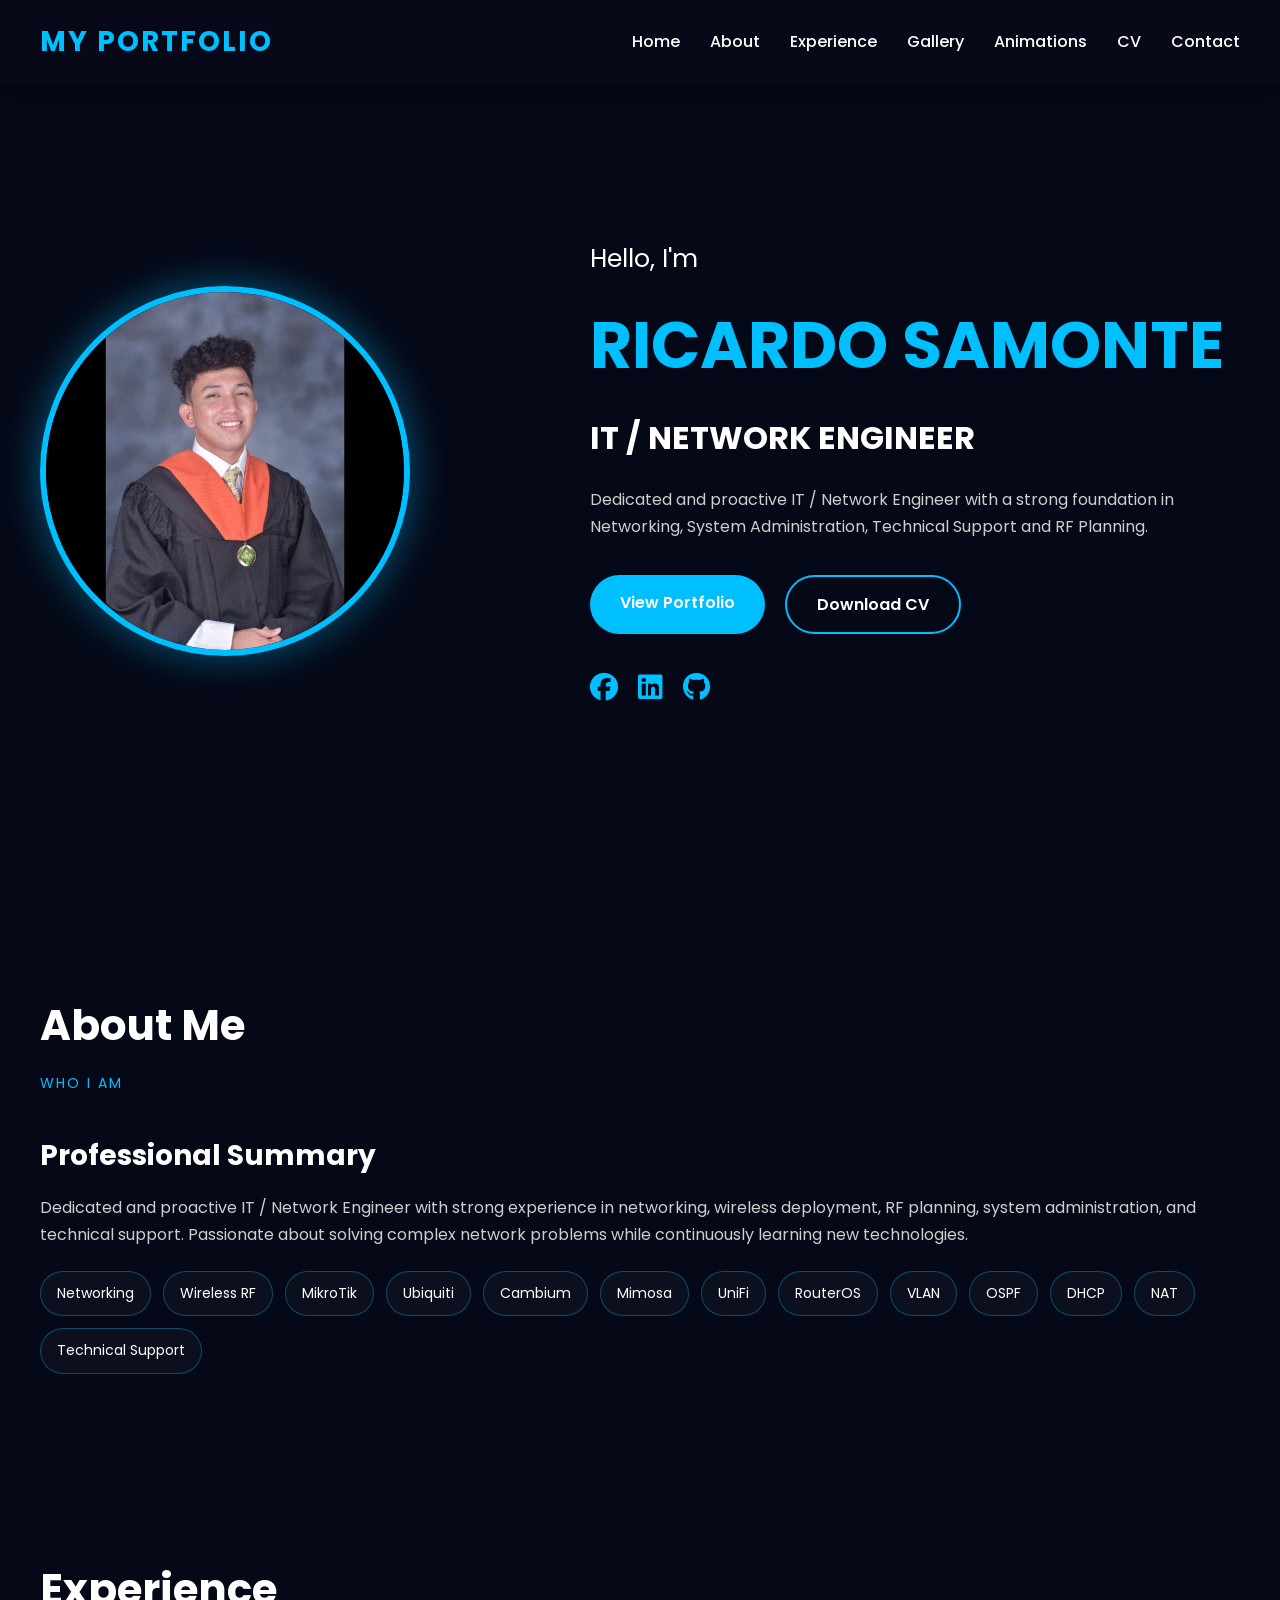
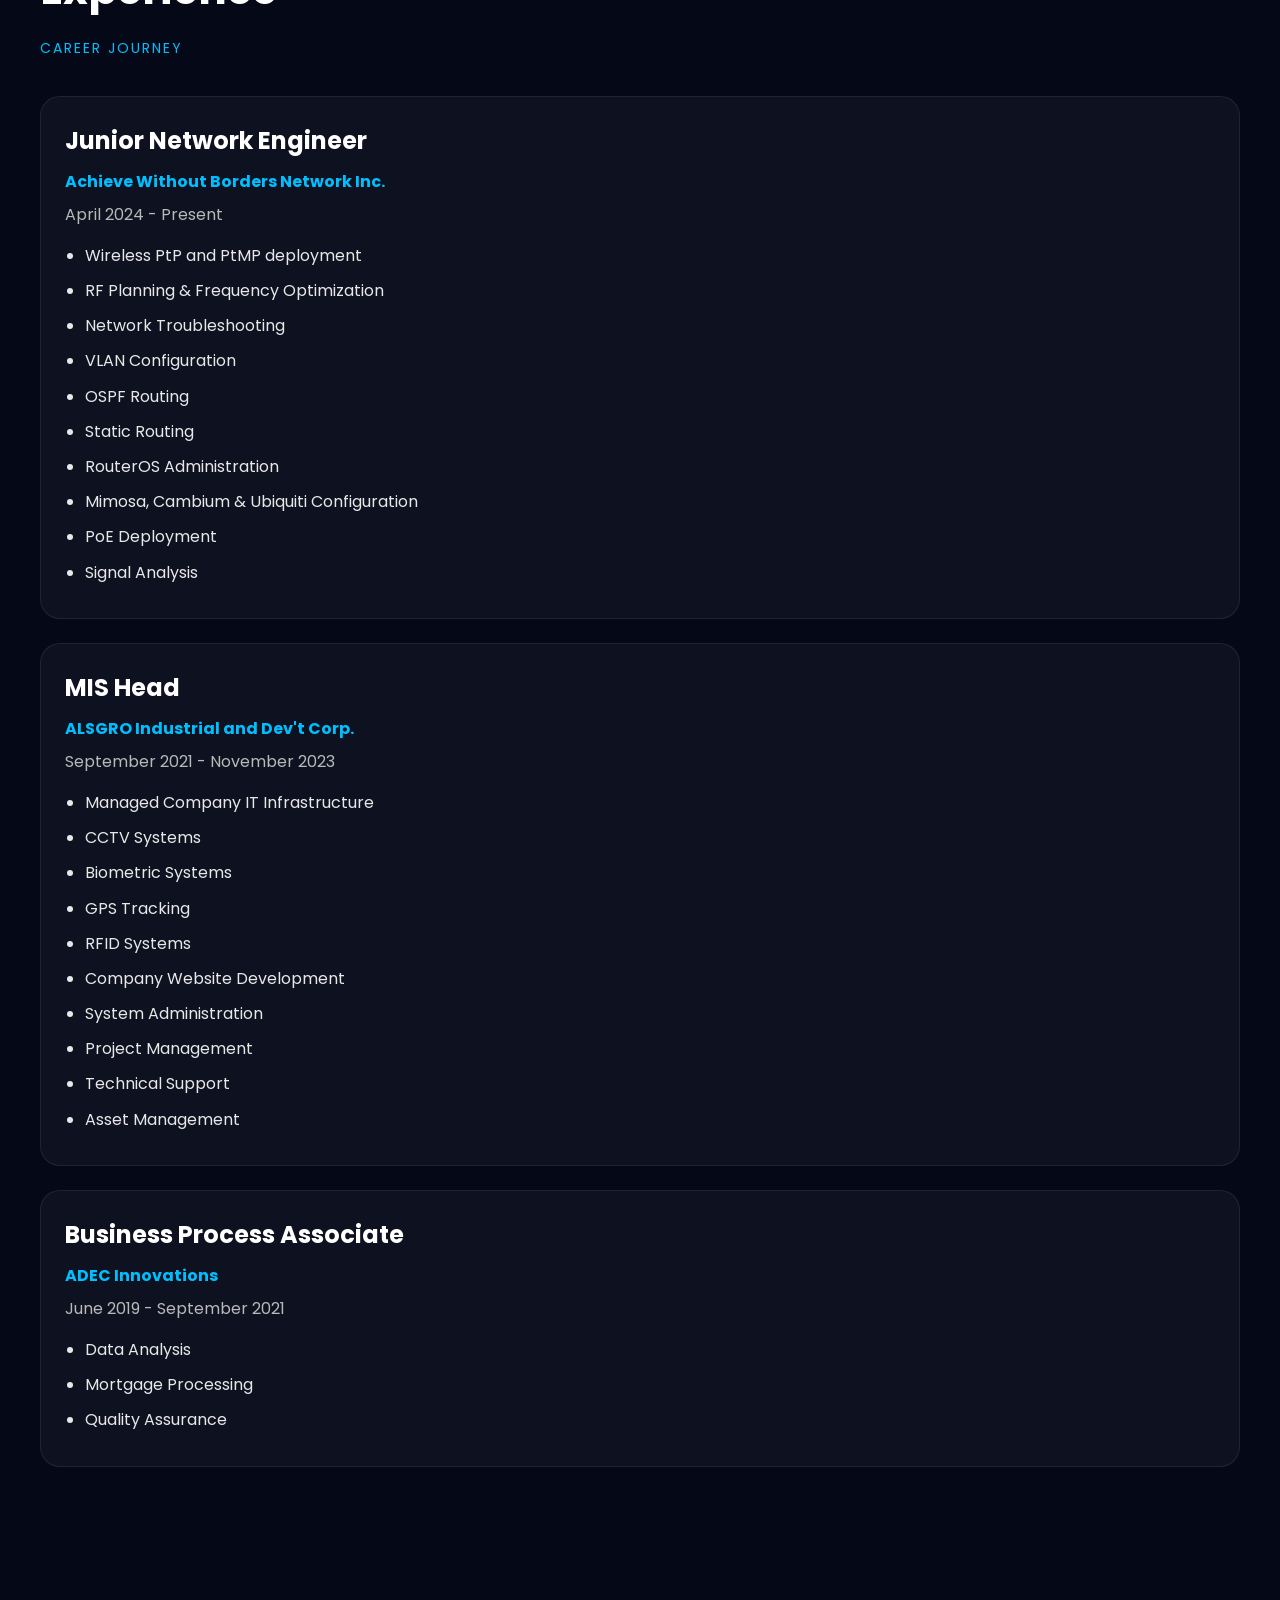
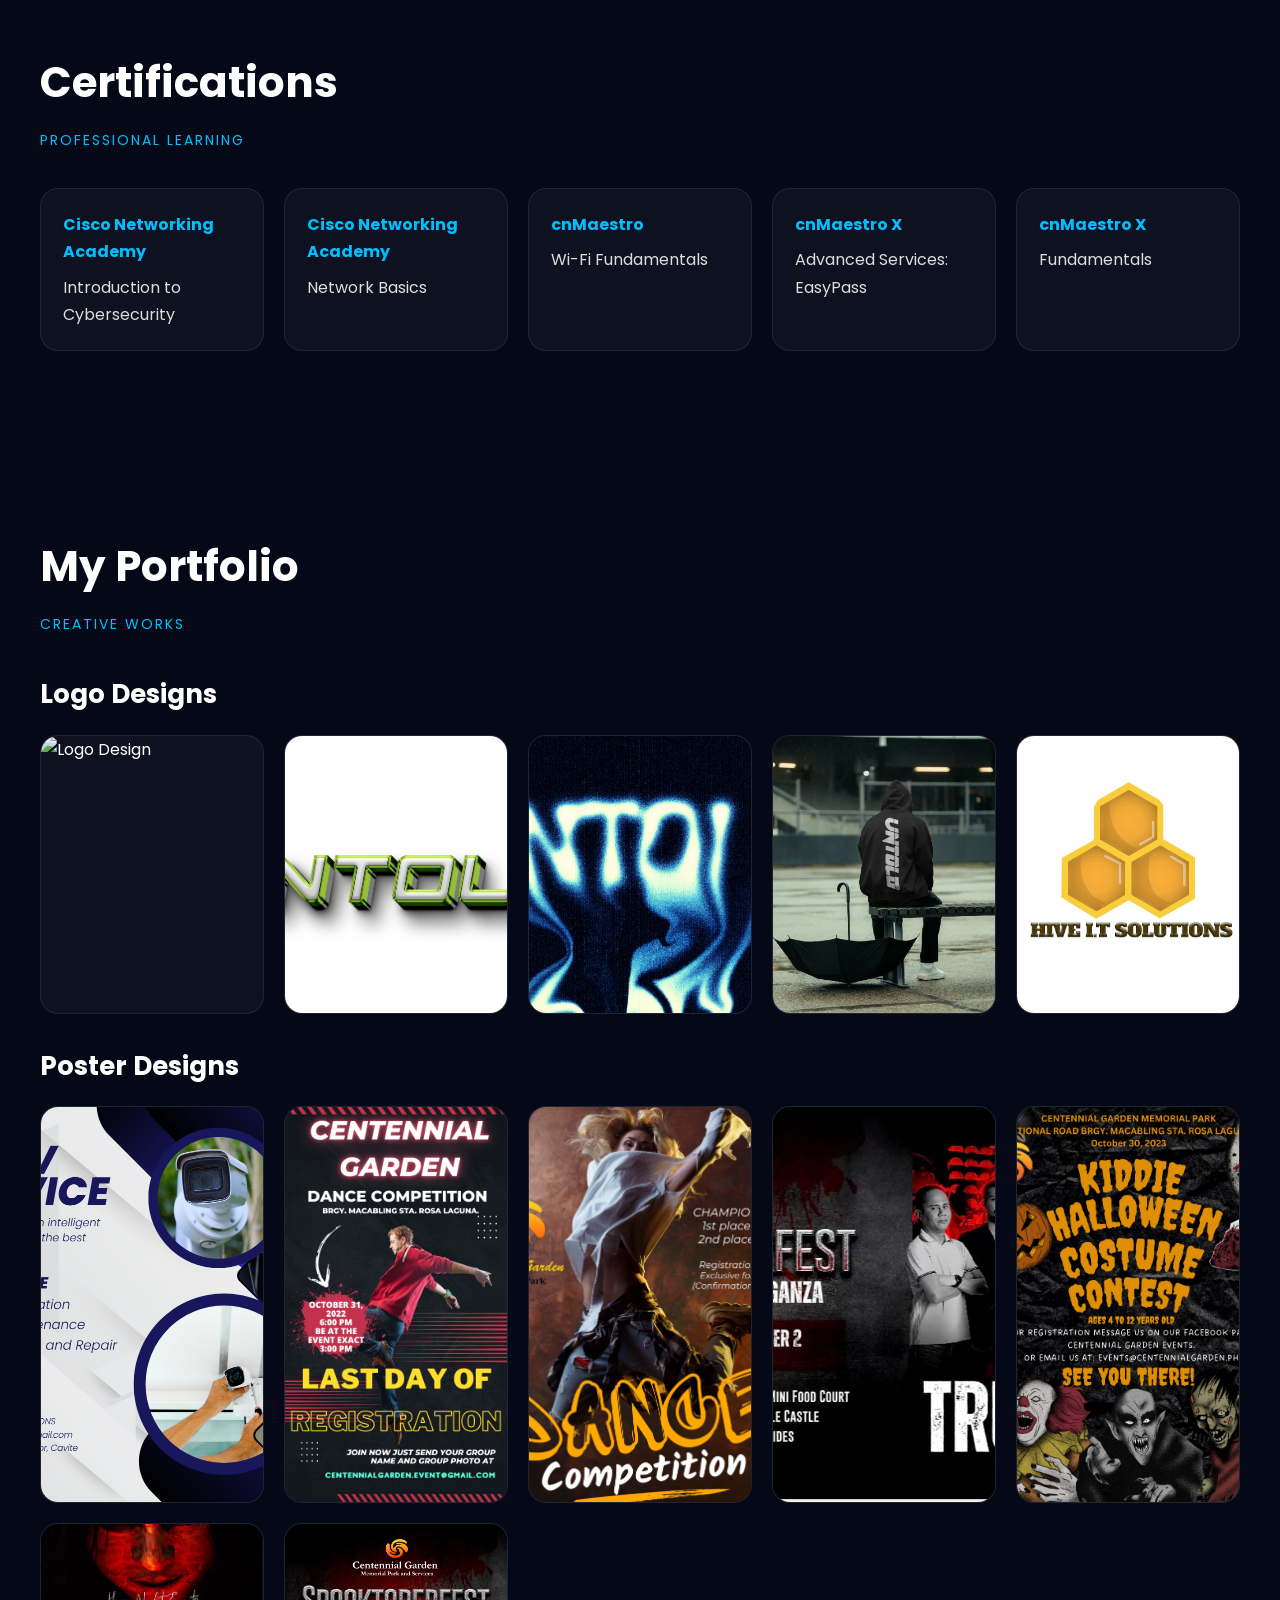
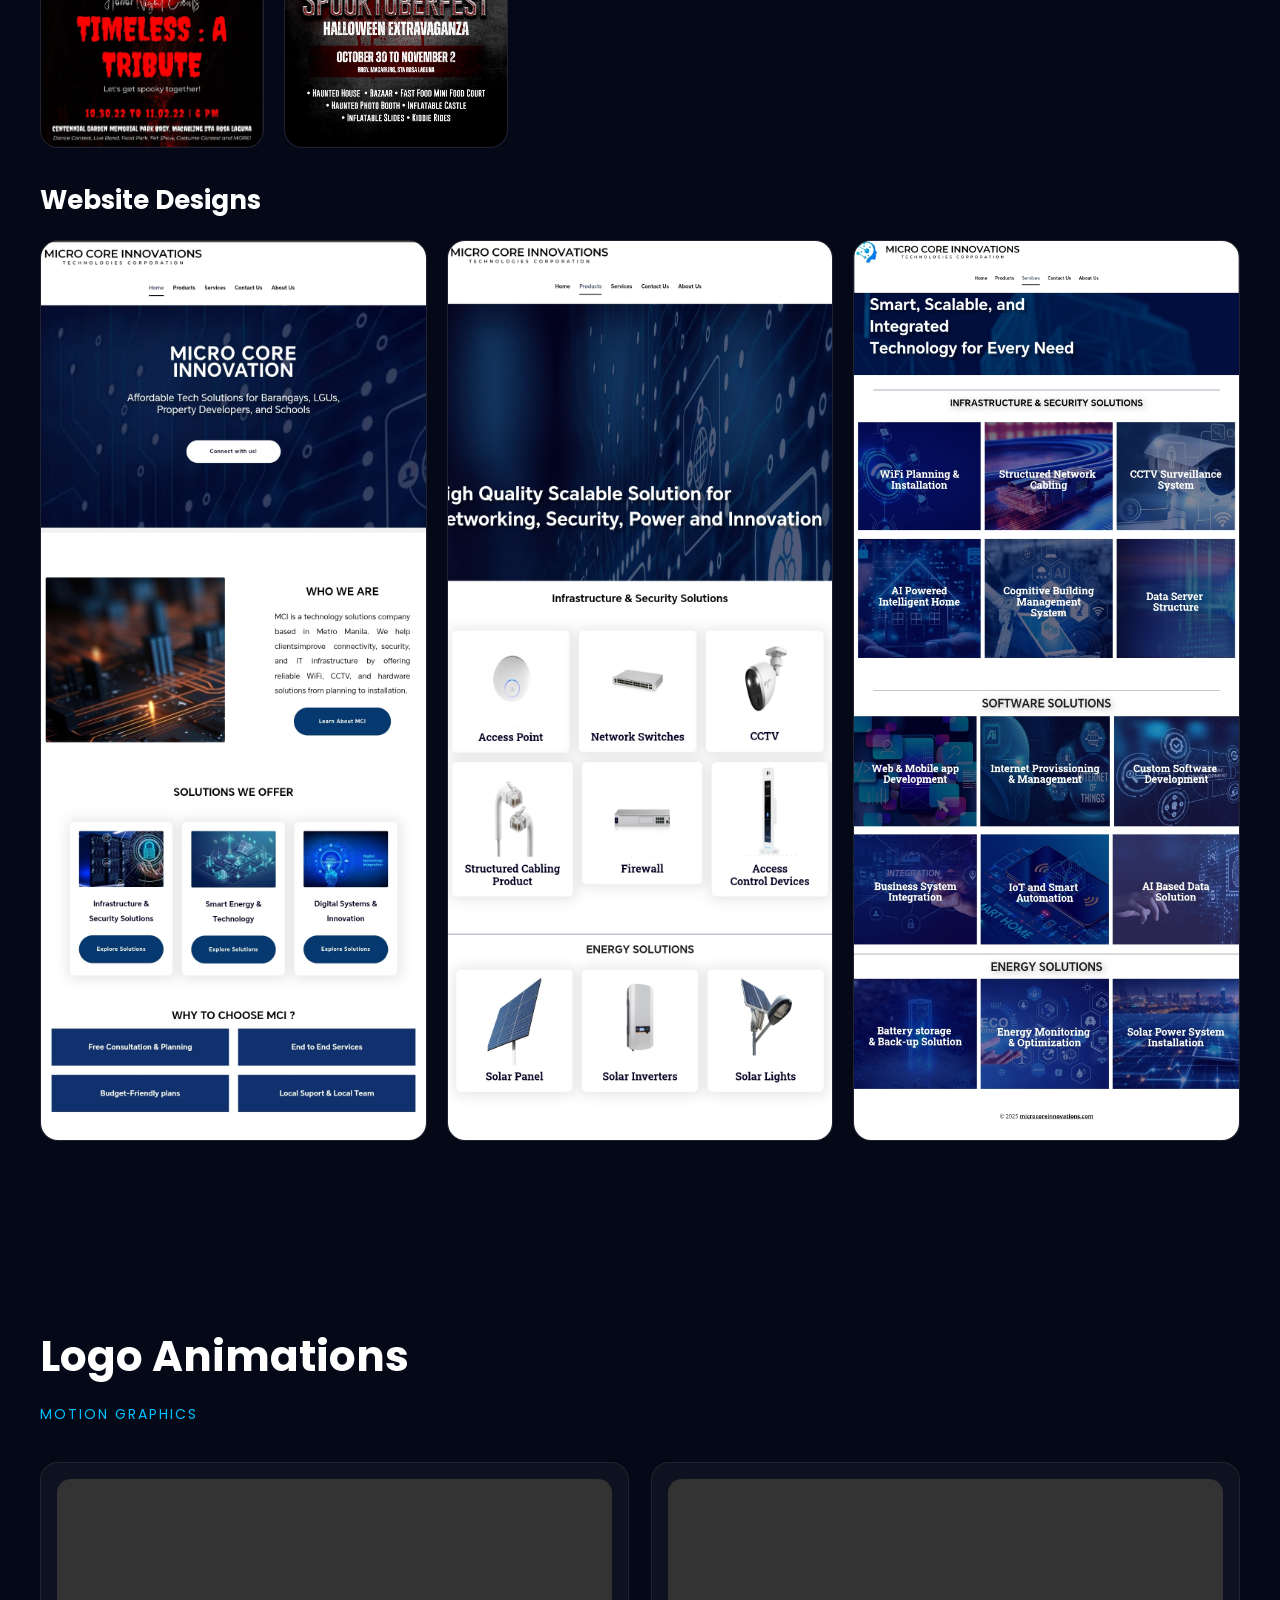
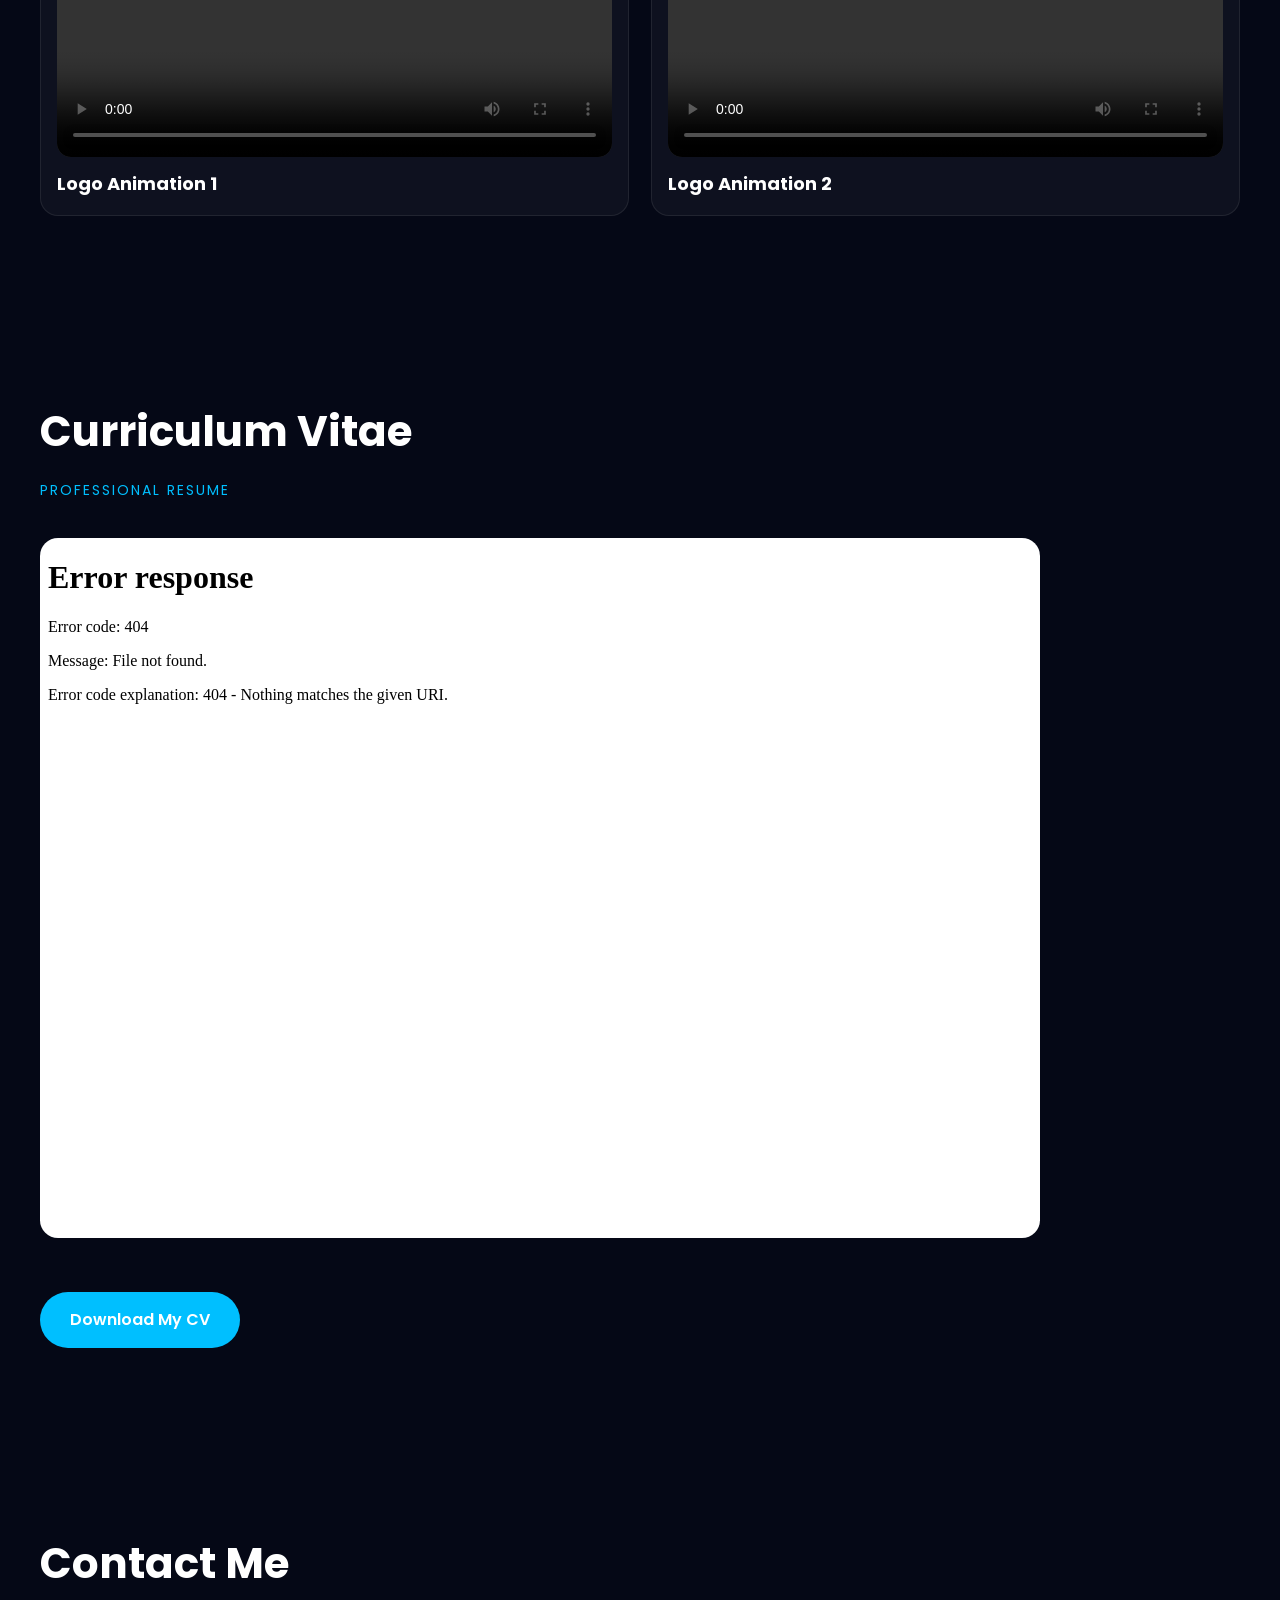
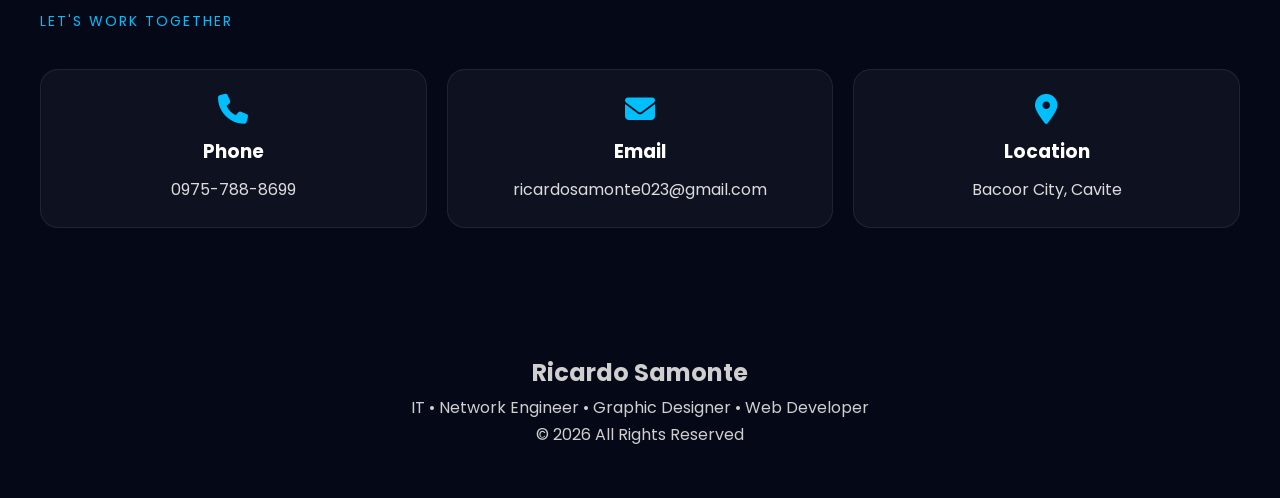
==== commit 6d3f8404: "Update index.html" ====
--- a/index.html
+++ b/index.html
@@ -408,15 +408,15 @@
     <div class="gallery-grid">
 
         <div class="gallery-card">
-            <img src="website1.jpg" alt="">
-        </div>
-
-        <div class="gallery-card">
-            <img src="website2.jpg" alt="">
-        </div>
-
-        <div class="gallery-card">
-            <img src="website3.jpg" alt="">
+            <img src="WEBSITE DESIGN.jpg" alt="">
+        </div>
+
+        <div class="gallery-card">
+            <img src="WEBSITE DESIGN1.jpg" alt="">
+        </div>
+
+        <div class="gallery-card">
+            <img src="WEBSITE DESIGN2.jpg" alt="">
         </div>
 
     </div>
--- a/style.css
+++ b/style.css
@@ -0,0 +1,574 @@
+/* ===========================
+   GOOGLE FONT
+=========================== */
+
+@import url('https://fonts.googleapis.com/css2?family=Poppins:wght@300;400;500;600;700;800&display=swap');
+
+/* ===========================
+RESET
+=========================== */
+
+*{
+margin:0;
+padding:0;
+box-sizing:border-box;
+scroll-behavior:smooth;
+}
+
+body{
+
+font-family:'Poppins',sans-serif;
+
+background:#050816;
+
+color:white;
+
+overflow-x:hidden;
+
+line-height:1.7;
+
+}
+
+/* Scroll Bar */
+
+::-webkit-scrollbar{
+
+width:8px;
+
+}
+
+::-webkit-scrollbar-track{
+
+background:#111;
+
+}
+
+::-webkit-scrollbar-thumb{
+
+background:#00BFFF;
+
+border-radius:20px;
+
+}
+
+/* ===========================
+NAVBAR
+=========================== */
+
+header{
+
+position:fixed;
+
+top:0;
+
+left:0;
+
+width:100%;
+
+background:rgba(10,10,25,.85);
+
+backdrop-filter:blur(15px);
+
+z-index:999;
+
+box-shadow:0 5px 25px rgba(0,0,0,.4);
+
+}
+
+.navbar{
+
+max-width:1300px;
+
+margin:auto;
+
+display:flex;
+
+justify-content:space-between;
+
+align-items:center;
+
+padding:18px 40px;
+
+}
+
+.logo{
+
+font-size:28px;
+
+font-weight:700;
+
+color:#00BFFF;
+
+letter-spacing:2px;
+
+}
+
+.navbar ul{
+
+display:flex;
+
+list-style:none;
+
+gap:30px;
+
+}
+
+.navbar ul li a{
+
+color:white;
+
+text-decoration:none;
+
+font-weight:500;
+
+transition:.3s;
+
+}
+
+.navbar ul li a:hover{
+
+color:#00BFFF;
+
+}
+
+/* ===========================
+HERO
+=========================== */
+
+.hero{
+
+max-width:1300px;
+
+margin:auto;
+
+padding:170px 40px 120px;
+
+display:flex;
+
+align-items:center;
+
+justify-content:space-between;
+
+gap:70px;
+
+min-height:100vh;
+
+}
+
+.hero-left img{
+
+width:370px;
+
+height:370px;
+
+border-radius:50%;
+
+object-fit:cover;
+
+border:6px solid #00BFFF;
+
+box-shadow:0 0 40px rgba(0,191,255,.45);
+
+}
+
+.hero-right h3{
+
+font-size:25px;
+
+font-weight:400;
+
+}
+
+.hero-right h1{
+
+font-size:65px;
+
+color:#00BFFF;
+
+margin:10px 0;
+
+}
+
+.hero-right h2{
+
+font-size:32px;
+
+margin-bottom:20px;
+
+}
+
+.hero-right p{
+
+max-width:650px;
+
+color:#cfcfcf;
+
+margin-bottom:35px;
+
+}
+
+/* BUTTONS */
+
+.hero-buttons{
+
+display:flex;
+
+gap:20px;
+
+margin-bottom:30px;
+
+}
+
+.btn{
+
+display:inline-block;
+
+padding:14px 30px;
+
+background:#00BFFF;
+
+color:#fff;
+
+text-decoration:none;
+
+border-radius:40px;
+
+font-weight:600;
+
+transition:.4s;
+
+}
+
+.btn:hover{
+
+transform:translateY(-5px);
+
+box-shadow:0 10px 25px rgba(0,191,255,.4);
+
+}
+
+.btn-outline{
+
+background:transparent;
+
+border:2px solid #00BFFF;
+
+}
+
+.btn-outline:hover{
+
+background:#00BFFF;
+
+}
+
+/* SOCIAL */
+
+.socials{
+
+display:flex;
+
+gap:20px;
+
+}
+
+.socials a{
+
+font-size:28px;
+
+color:#00BFFF;
+
+transition:.3s;
+
+}
+
+.socials a:hover{
+
+transform:translateY(-5px);
+
+}
+/* =========================
+   FIX SPACING + RESPONSIVE LAYOUT
+========================= */
+
+section {
+    max-width: 1300px;
+    margin: 0 auto;
+    padding: 90px 40px;
+}
+
+.section-title {
+    margin-bottom: 35px;
+}
+
+.section-title h2 {
+    font-size: 42px;
+    margin-bottom: 8px;
+}
+
+.section-title span {
+    color: #00BFFF;
+    letter-spacing: 2px;
+    font-size: 14px;
+    text-transform: uppercase;
+}
+
+/* ABOUT */
+.about-container {
+    display: flex;
+    gap: 30px;
+    align-items: flex-start;
+}
+
+.about-text {
+    width: 100%;
+}
+
+.about-text h3 {
+    font-size: 28px;
+    margin-bottom: 15px;
+}
+
+.about-text p {
+    margin-bottom: 22px;
+    color: #cfcfcf;
+}
+
+.skills {
+    display: flex;
+    flex-wrap: wrap;
+    gap: 12px;
+    margin-top: 20px;
+}
+
+.skills span {
+    padding: 10px 16px;
+    border: 1px solid rgba(0, 191, 255, 0.35);
+    border-radius: 999px;
+    background: rgba(255,255,255,0.03);
+    color: #fff;
+    font-size: 14px;
+}
+
+/* EXPERIENCE */
+.timeline {
+    display: grid;
+    gap: 24px;
+}
+
+.timeline-item {
+    background: rgba(255,255,255,0.04);
+    border: 1px solid rgba(255,255,255,0.08);
+    border-radius: 20px;
+    padding: 24px;
+}
+
+.timeline-item h3 {
+    font-size: 24px;
+    margin-bottom: 6px;
+}
+
+.timeline-item h4 {
+    color: #00BFFF;
+    margin-bottom: 6px;
+}
+
+.timeline-item p {
+    color: #b9b9b9;
+    margin-bottom: 14px;
+}
+
+.timeline-item ul {
+    padding-left: 20px;
+}
+
+.timeline-item li {
+    margin-bottom: 8px;
+    color: #e8e8e8;
+}
+
+/* CERTIFICATIONS */
+.cert-grid {
+    display: grid;
+    grid-template-columns: repeat(auto-fit, minmax(220px, 1fr));
+    gap: 20px;
+}
+
+.cert-card {
+    padding: 22px;
+    border-radius: 18px;
+    background: rgba(255,255,255,0.04);
+    border: 1px solid rgba(255,255,255,0.08);
+}
+
+.cert-card h4 {
+    margin-bottom: 8px;
+    color: #00BFFF;
+}
+
+.cert-card p {
+    color: #ddd;
+}
+
+/* GALLERY */
+.gallery-section {
+    padding-top: 90px;
+}
+
+.gallery-title {
+    font-size: 26px;
+    margin: 30px 0 18px;
+    color: #fff;
+}
+
+.gallery-grid {
+    display: grid;
+    grid-template-columns: repeat(auto-fit, minmax(220px, 1fr));
+    gap: 20px;
+}
+
+.gallery-card {
+    background: rgba(255,255,255,0.04);
+    border: 1px solid rgba(255,255,255,0.08);
+    border-radius: 18px;
+    overflow: hidden;
+    min-height: 220px;
+}
+
+.gallery-card img {
+    display: block;
+    width: 100%;
+    height: 100%;
+    object-fit: cover;
+}
+
+/* VIDEOS */
+.video-grid {
+    display: grid;
+    grid-template-columns: repeat(auto-fit, minmax(280px, 1fr));
+    gap: 22px;
+}
+
+.video-card {
+    background: rgba(255,255,255,0.04);
+    border: 1px solid rgba(255,255,255,0.08);
+    border-radius: 18px;
+    padding: 16px;
+}
+
+.video-card video {
+    display: block;
+    width: 100%;
+    border-radius: 14px;
+}
+
+.video-card h3 {
+    margin-top: 12px;
+    font-size: 18px;
+}
+
+/* CV */
+.cv-container {
+    max-width: 1000px;
+}
+
+.cv-container iframe {
+    display: block;
+    width: 100%;
+    height: 700px;
+    border: none;
+    border-radius: 18px;
+    background: #fff;
+}
+
+/* CONTACT */
+.contact-container {
+    display: grid;
+    grid-template-columns: repeat(auto-fit, minmax(220px, 1fr));
+    gap: 20px;
+}
+
+.contact-card {
+    padding: 24px;
+    border-radius: 18px;
+    background: rgba(255,255,255,0.04);
+    border: 1px solid rgba(255,255,255,0.08);
+    text-align: center;
+}
+
+.contact-card i {
+    font-size: 30px;
+    color: #00BFFF;
+    margin-bottom: 12px;
+}
+
+.contact-card h3 {
+    margin-bottom: 8px;
+}
+
+.contact-card p {
+    color: #dcdcdc;
+    word-break: break-word;
+}
+
+/* FOOTER */
+footer {
+    text-align: center;
+    padding: 35px 20px 50px;
+    color: #cfcfcf;
+}
+
+/* MOBILE */
+@media (max-width: 900px) {
+    .hero {
+        flex-direction: column;
+        text-align: center;
+        padding-top: 140px;
+    }
+
+    .hero-buttons,
+    .socials {
+        justify-content: center;
+    }
+
+    .about-container {
+        flex-direction: column;
+    }
+
+    .navbar {
+        flex-direction: column;
+        gap: 12px;
+    }
+
+    .navbar ul {
+        flex-wrap: wrap;
+        justify-content: center;
+        gap: 16px;
+    }
+}
+
+@media (max-width: 600px) {
+    section {
+        padding: 70px 18px;
+    }
+
+    .hero-right h1 {
+        font-size: 38px;
+    }
+
+    .hero-right h2 {
+        font-size: 22px;
+    }
+
+    .hero-left img {
+        width: 260px;
+        height: 260px;
+    }
+
+    .section-title h2 {
+        font-size: 30px;
+    }
+
+    .cv-container iframe {
+        height: 420px;
+    }
+   }
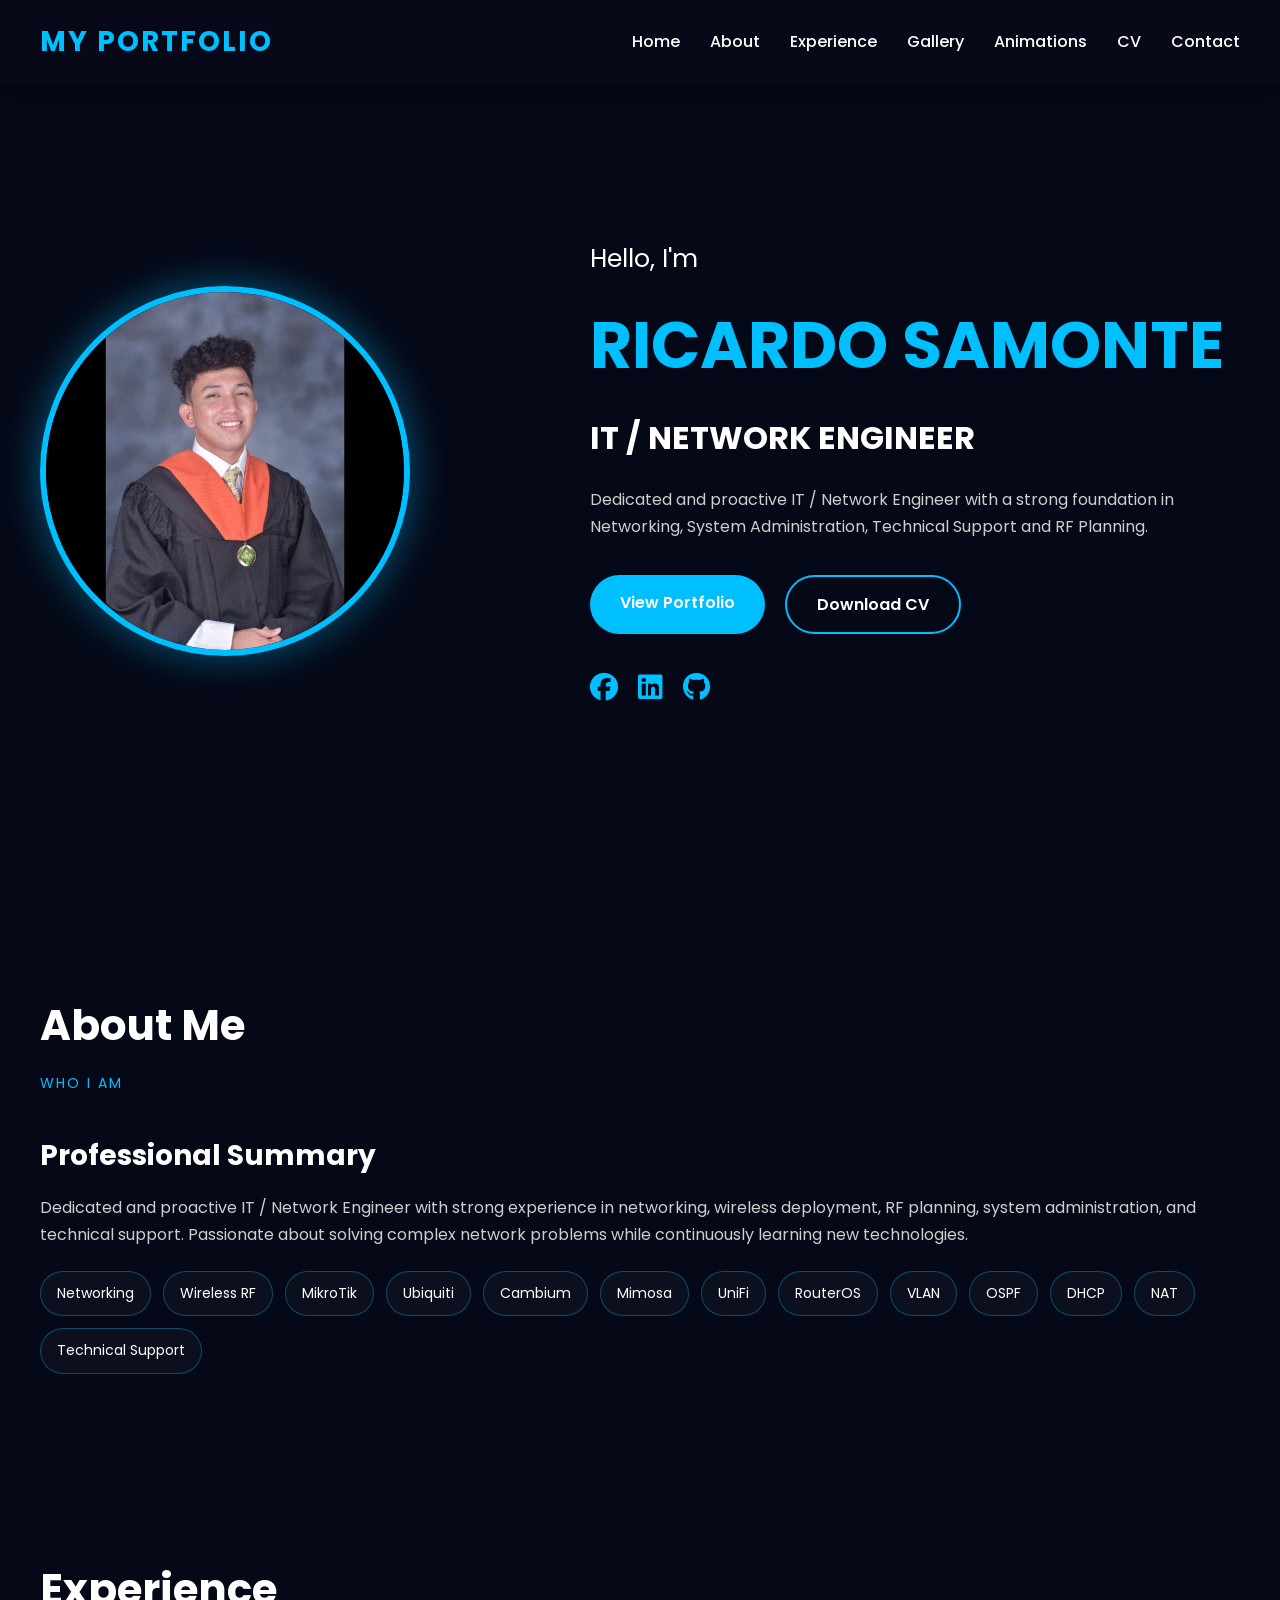
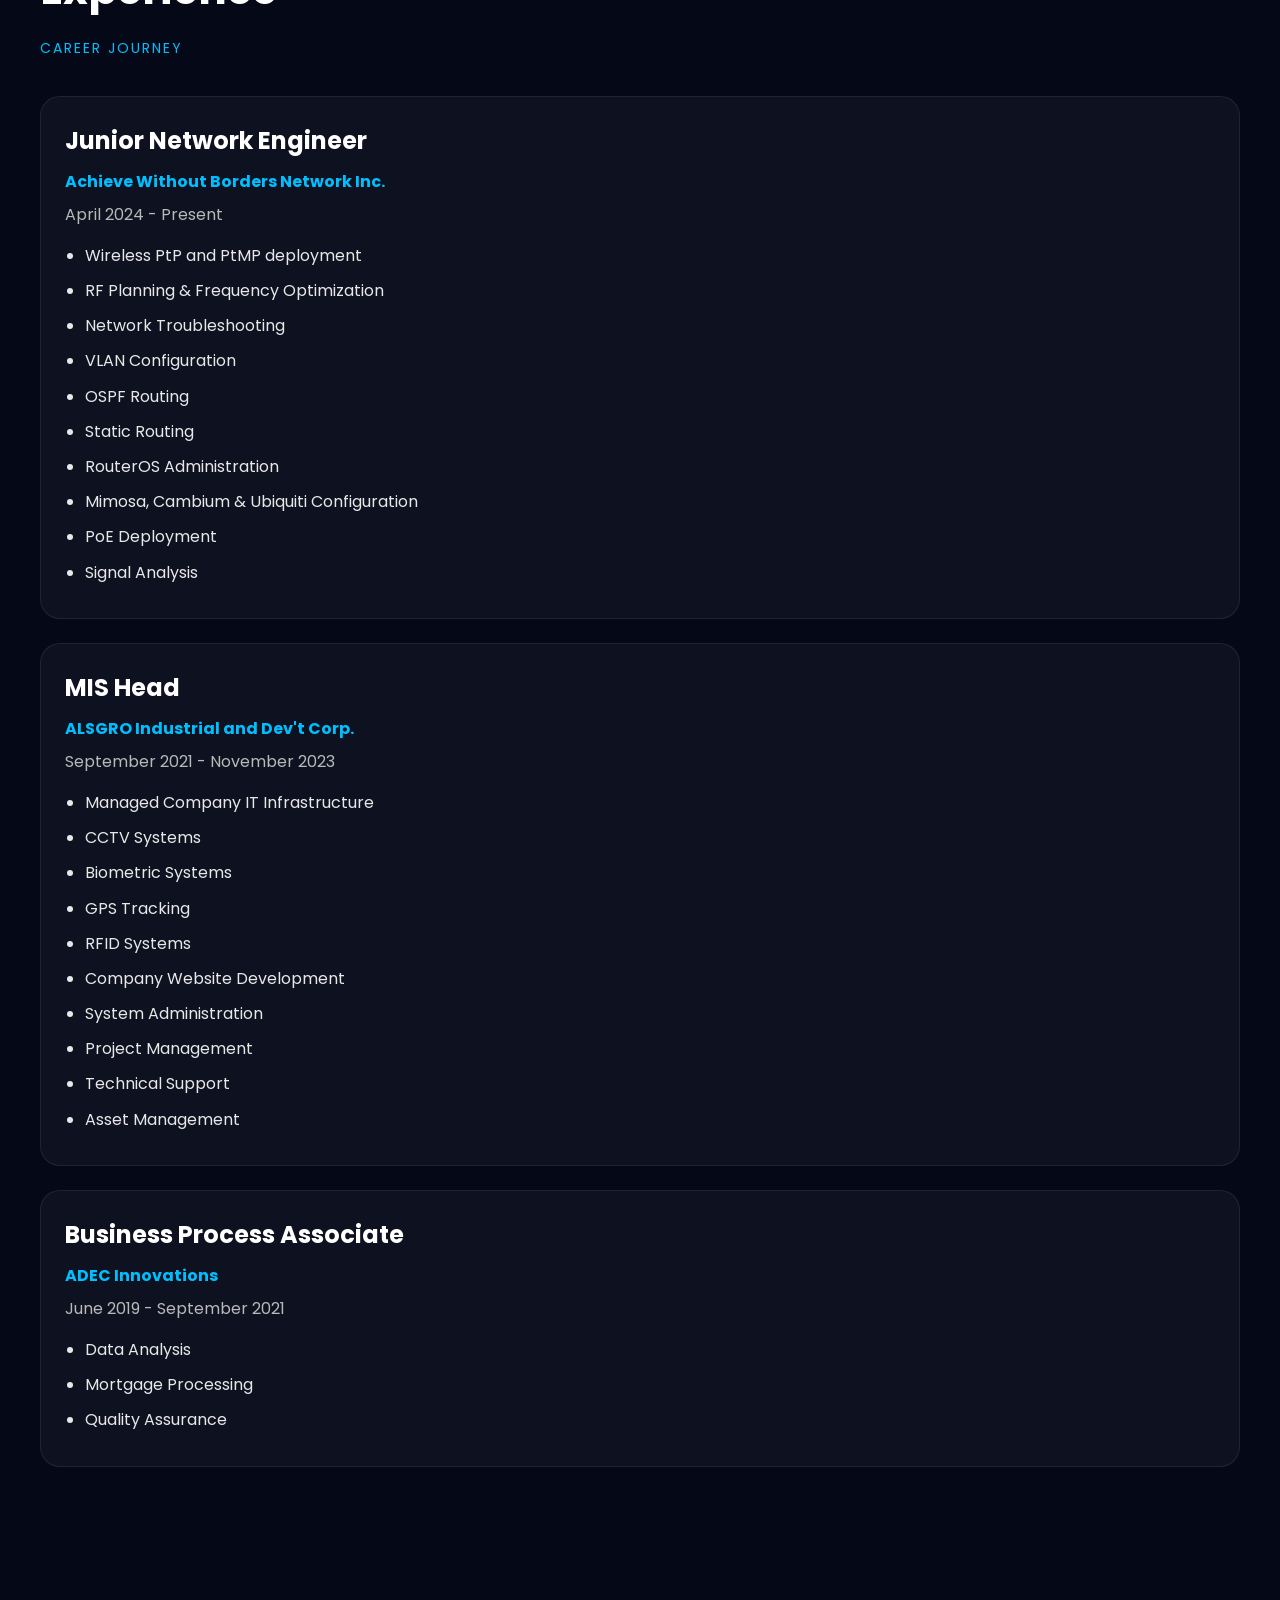
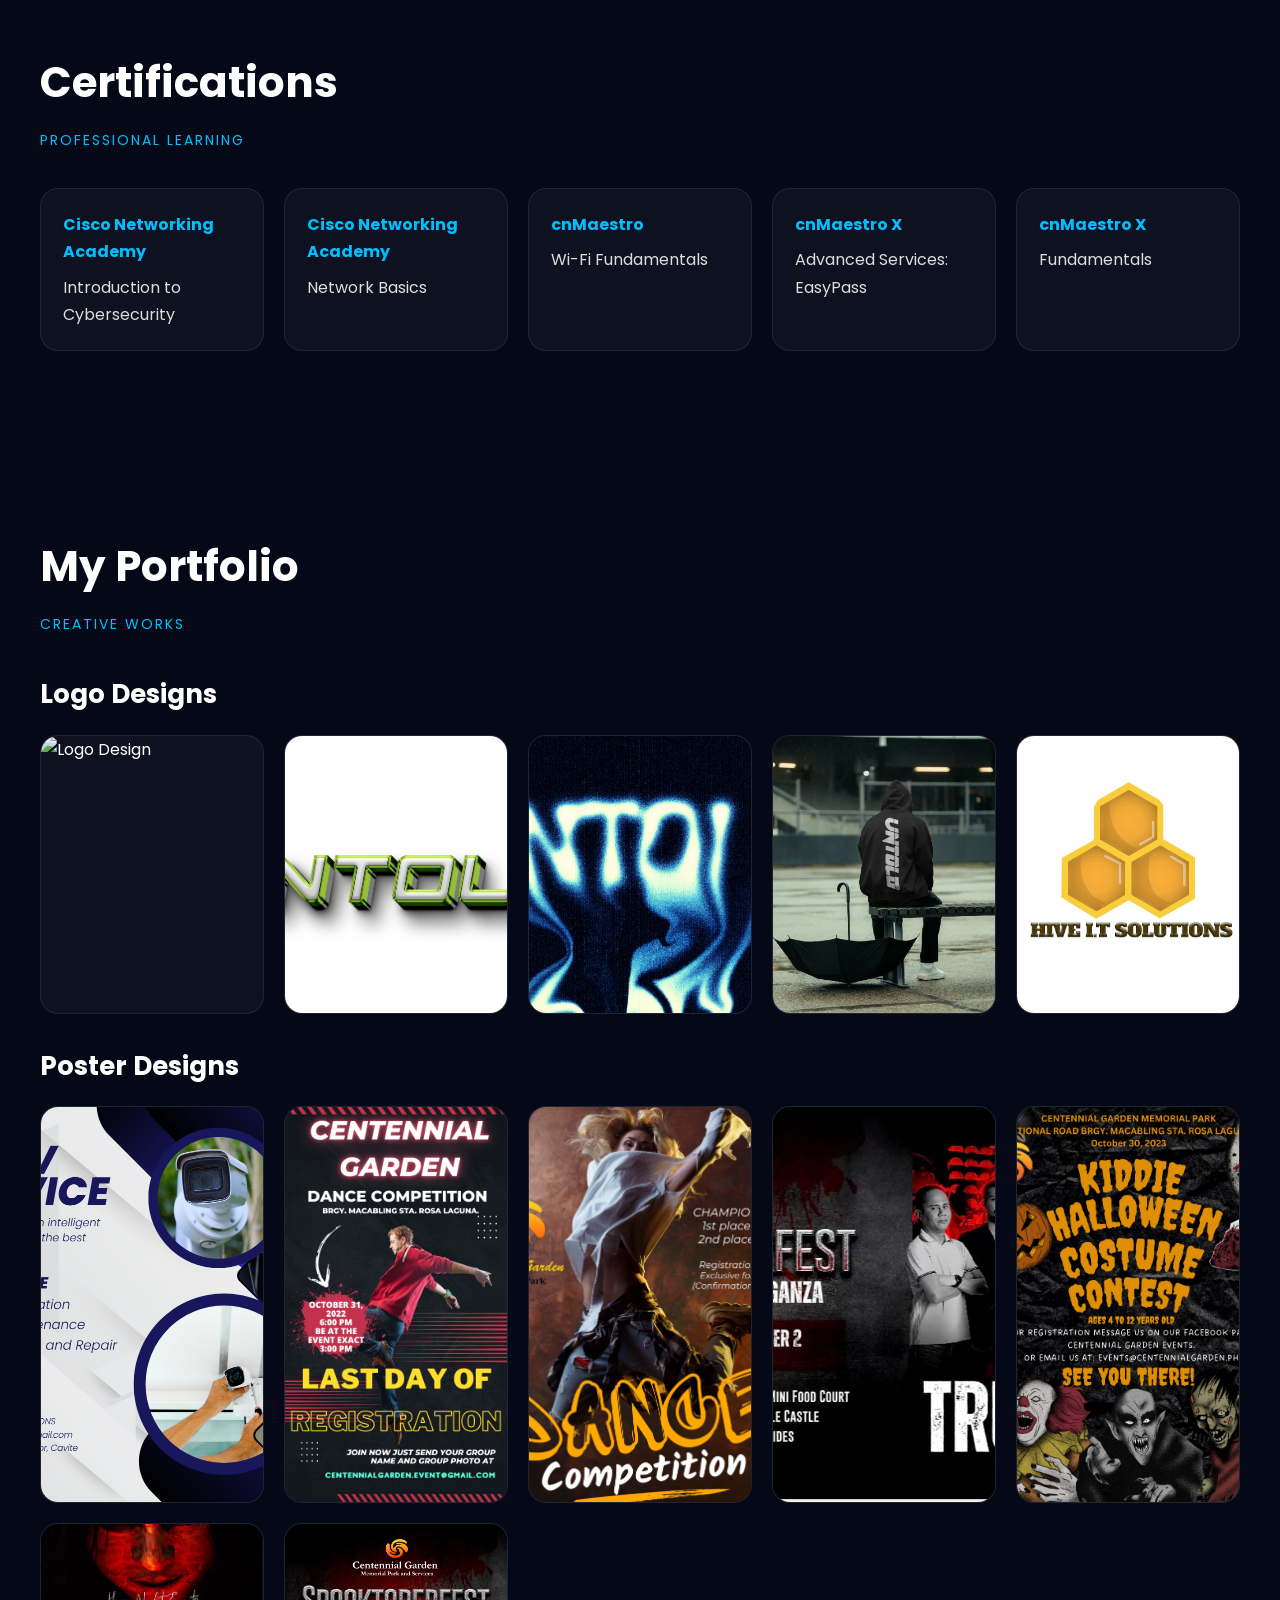
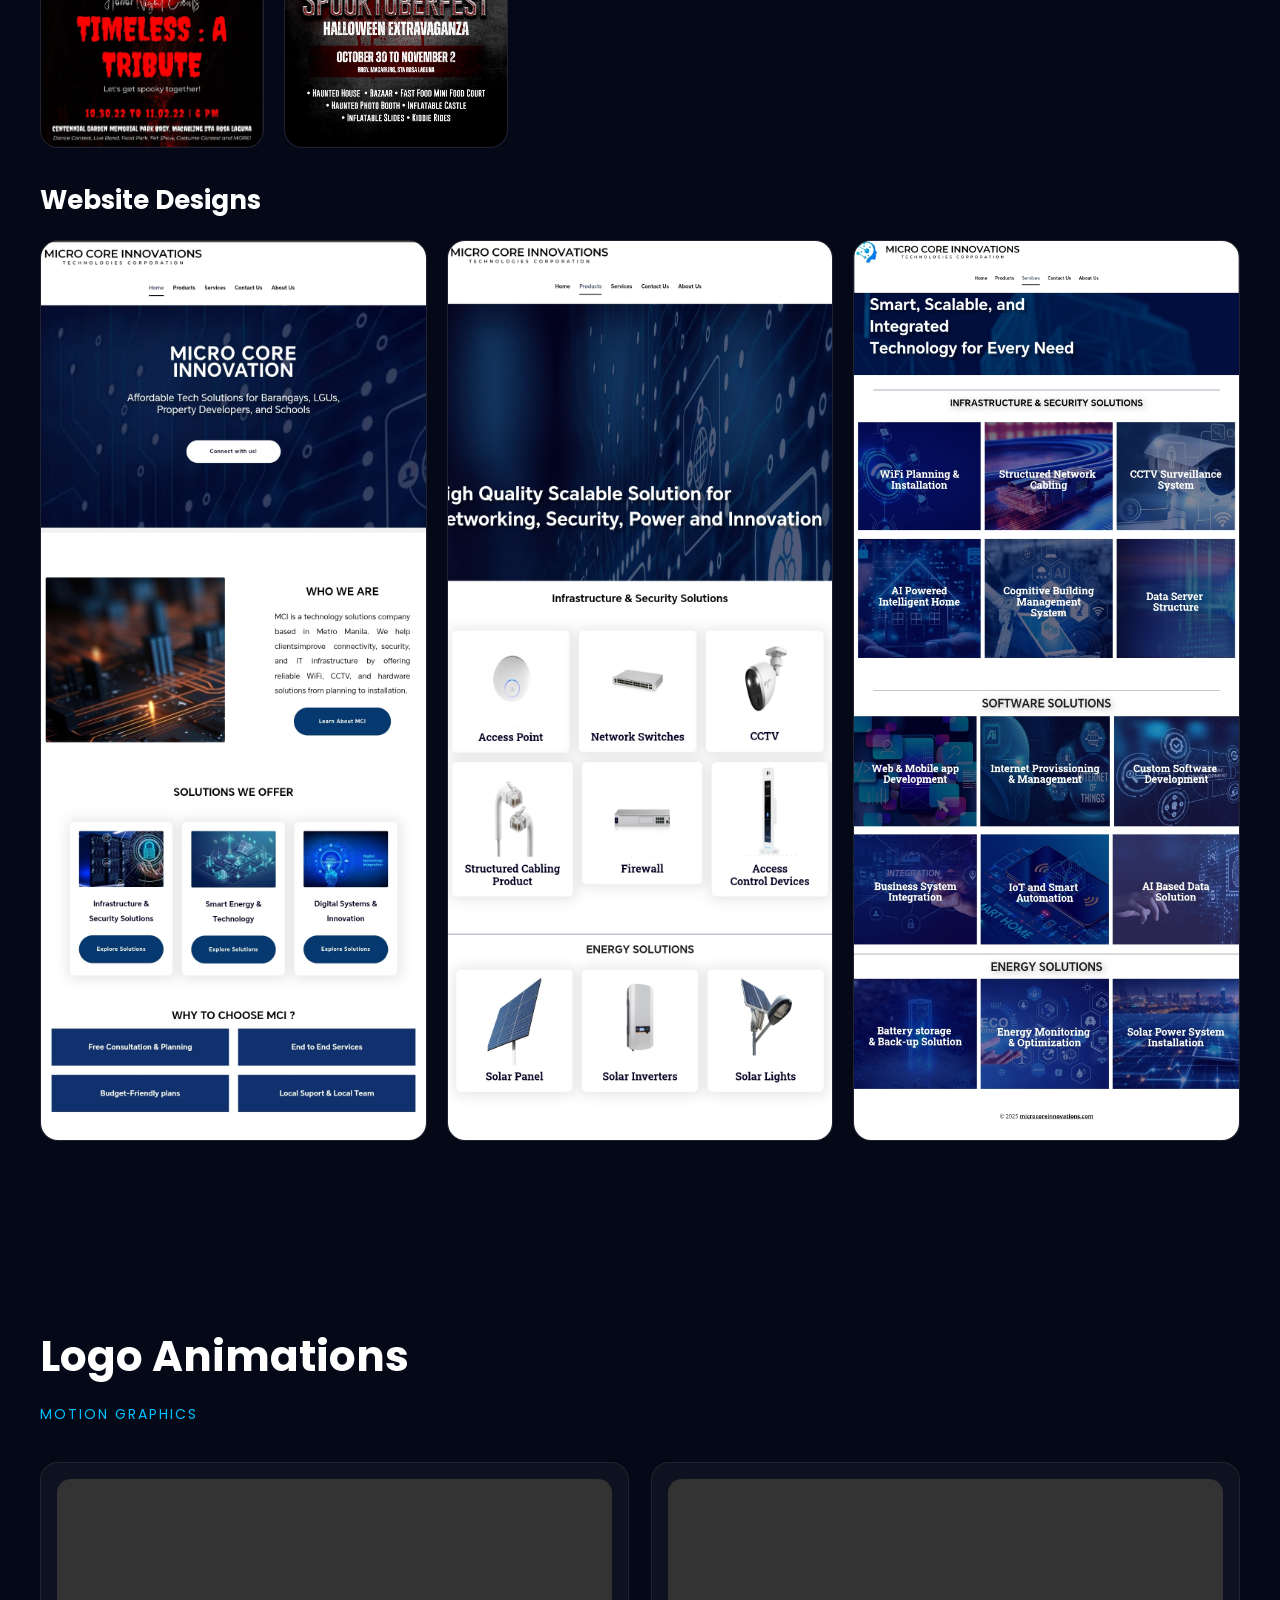
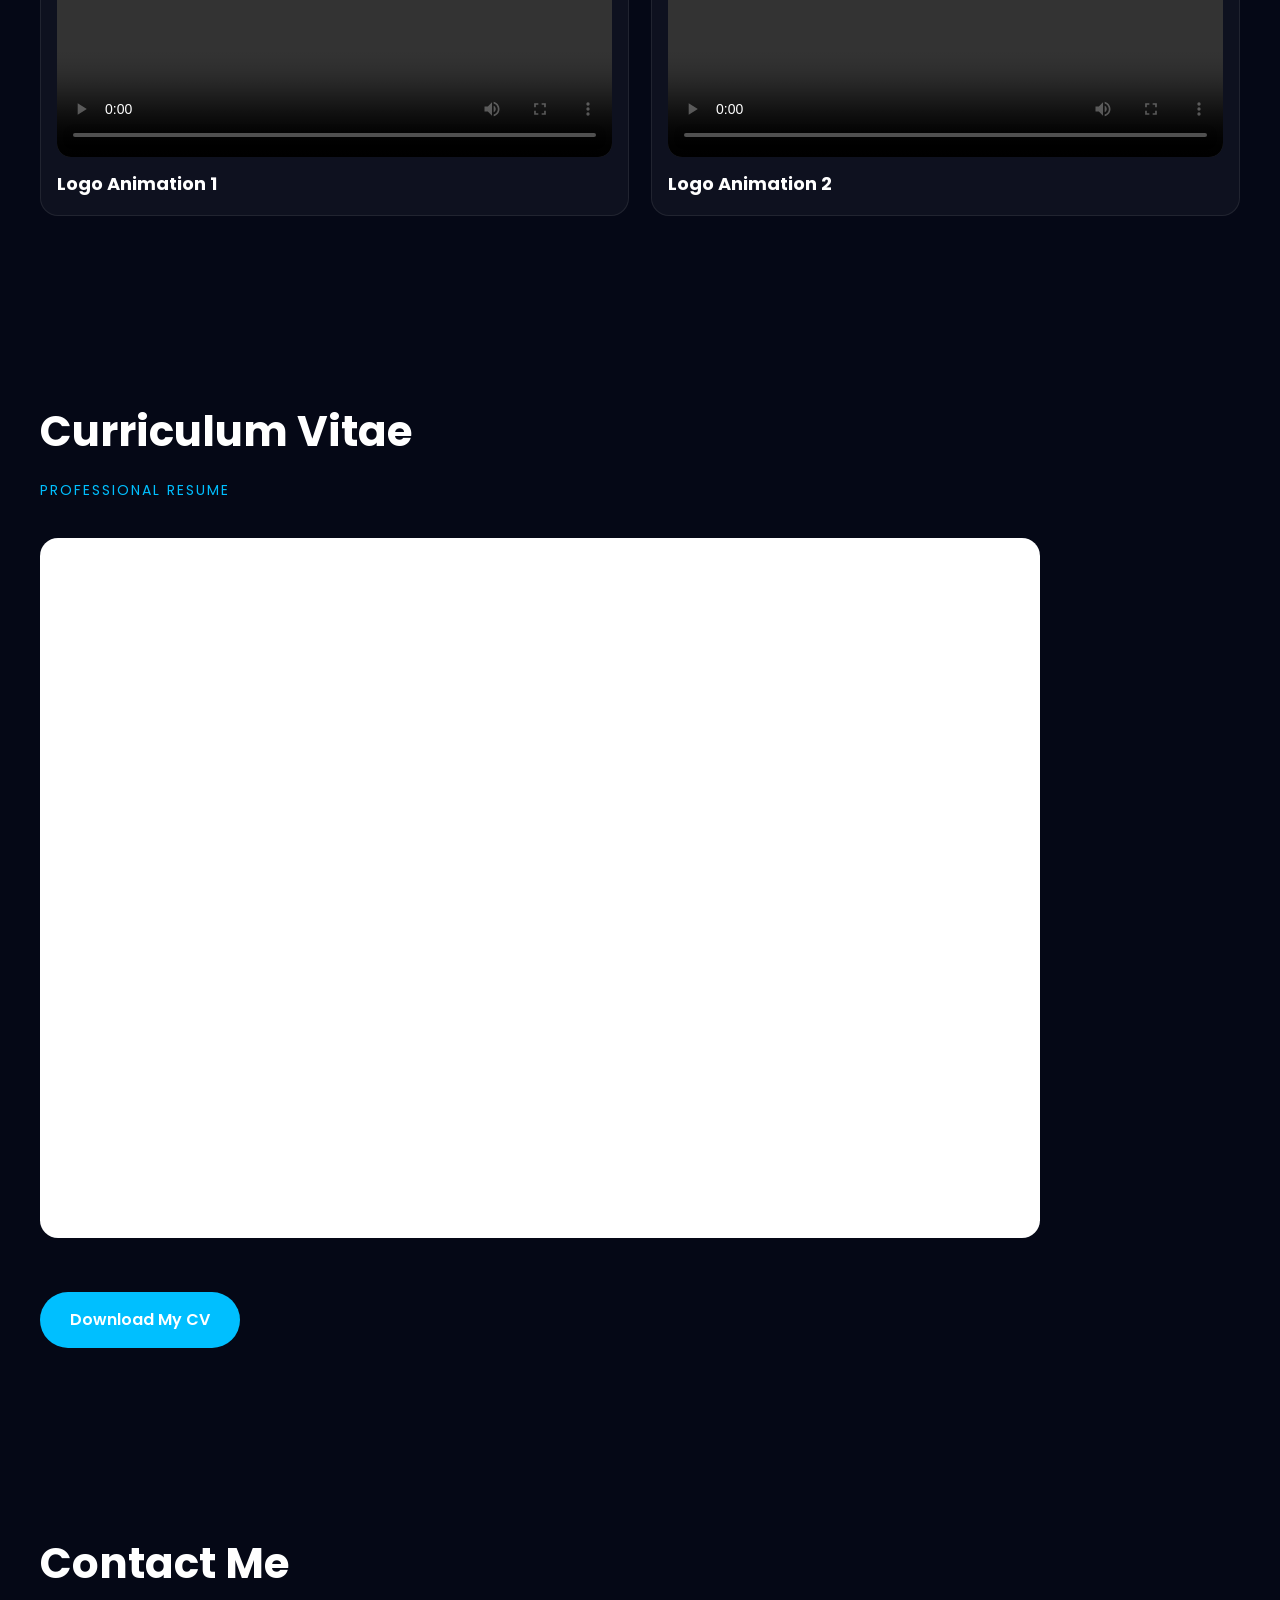
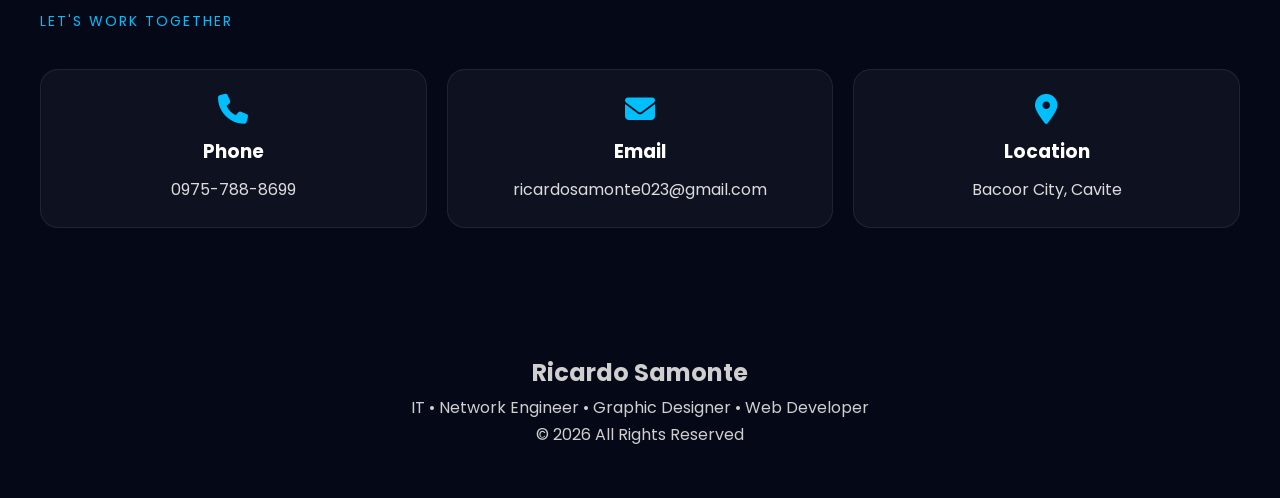
==== commit fb9b9435: "Update index.html" ====
--- a/index.html
+++ b/index.html
@@ -464,11 +464,11 @@
 
     <div class="cv-container">
 
-        <iframe src="CV.pdf"></iframe>
+        <iframe src="RICARDO SAMONT_CV2026.pdf"></iframe>
 
         <br><br>
 
-        <a href="CV.pdf" download class="btn">
+        <a href="RICARDO SAMONT_CV2026.pdf" download class="btn">
             Download My CV
         </a>
 
